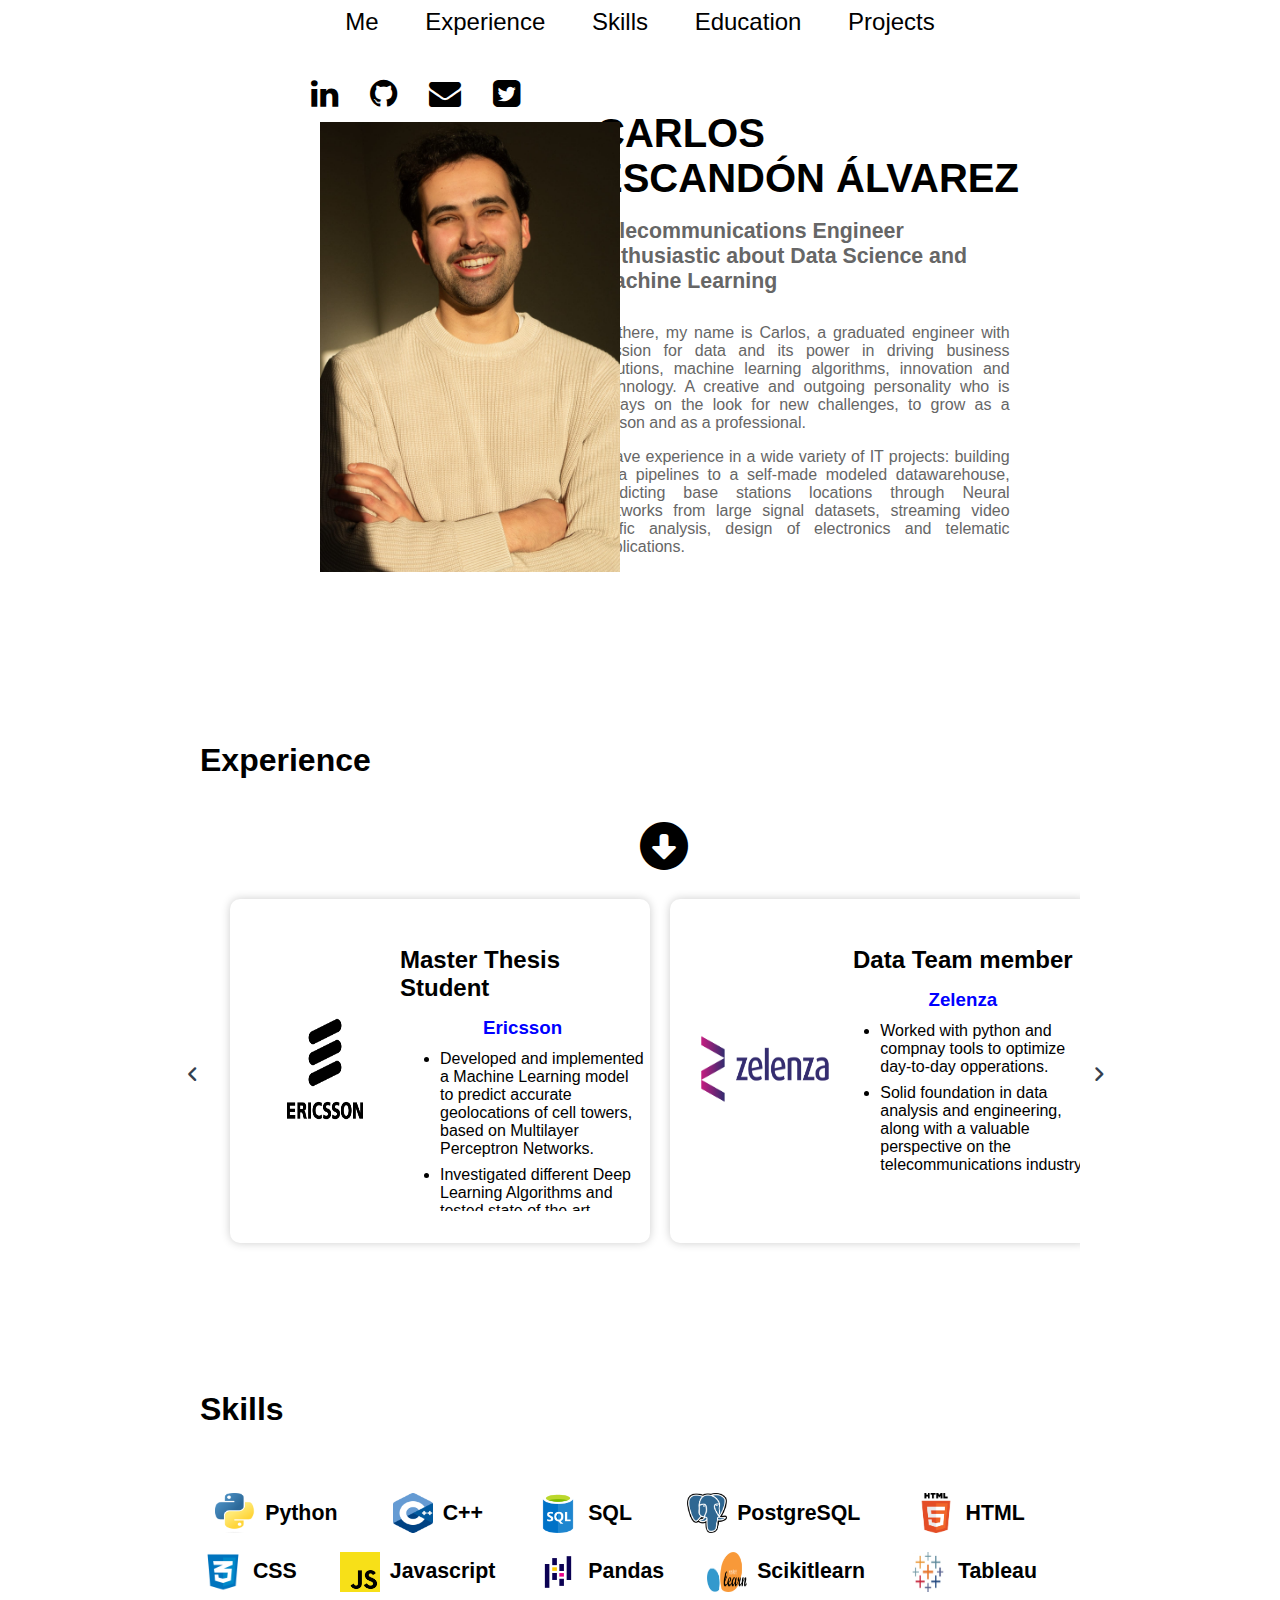
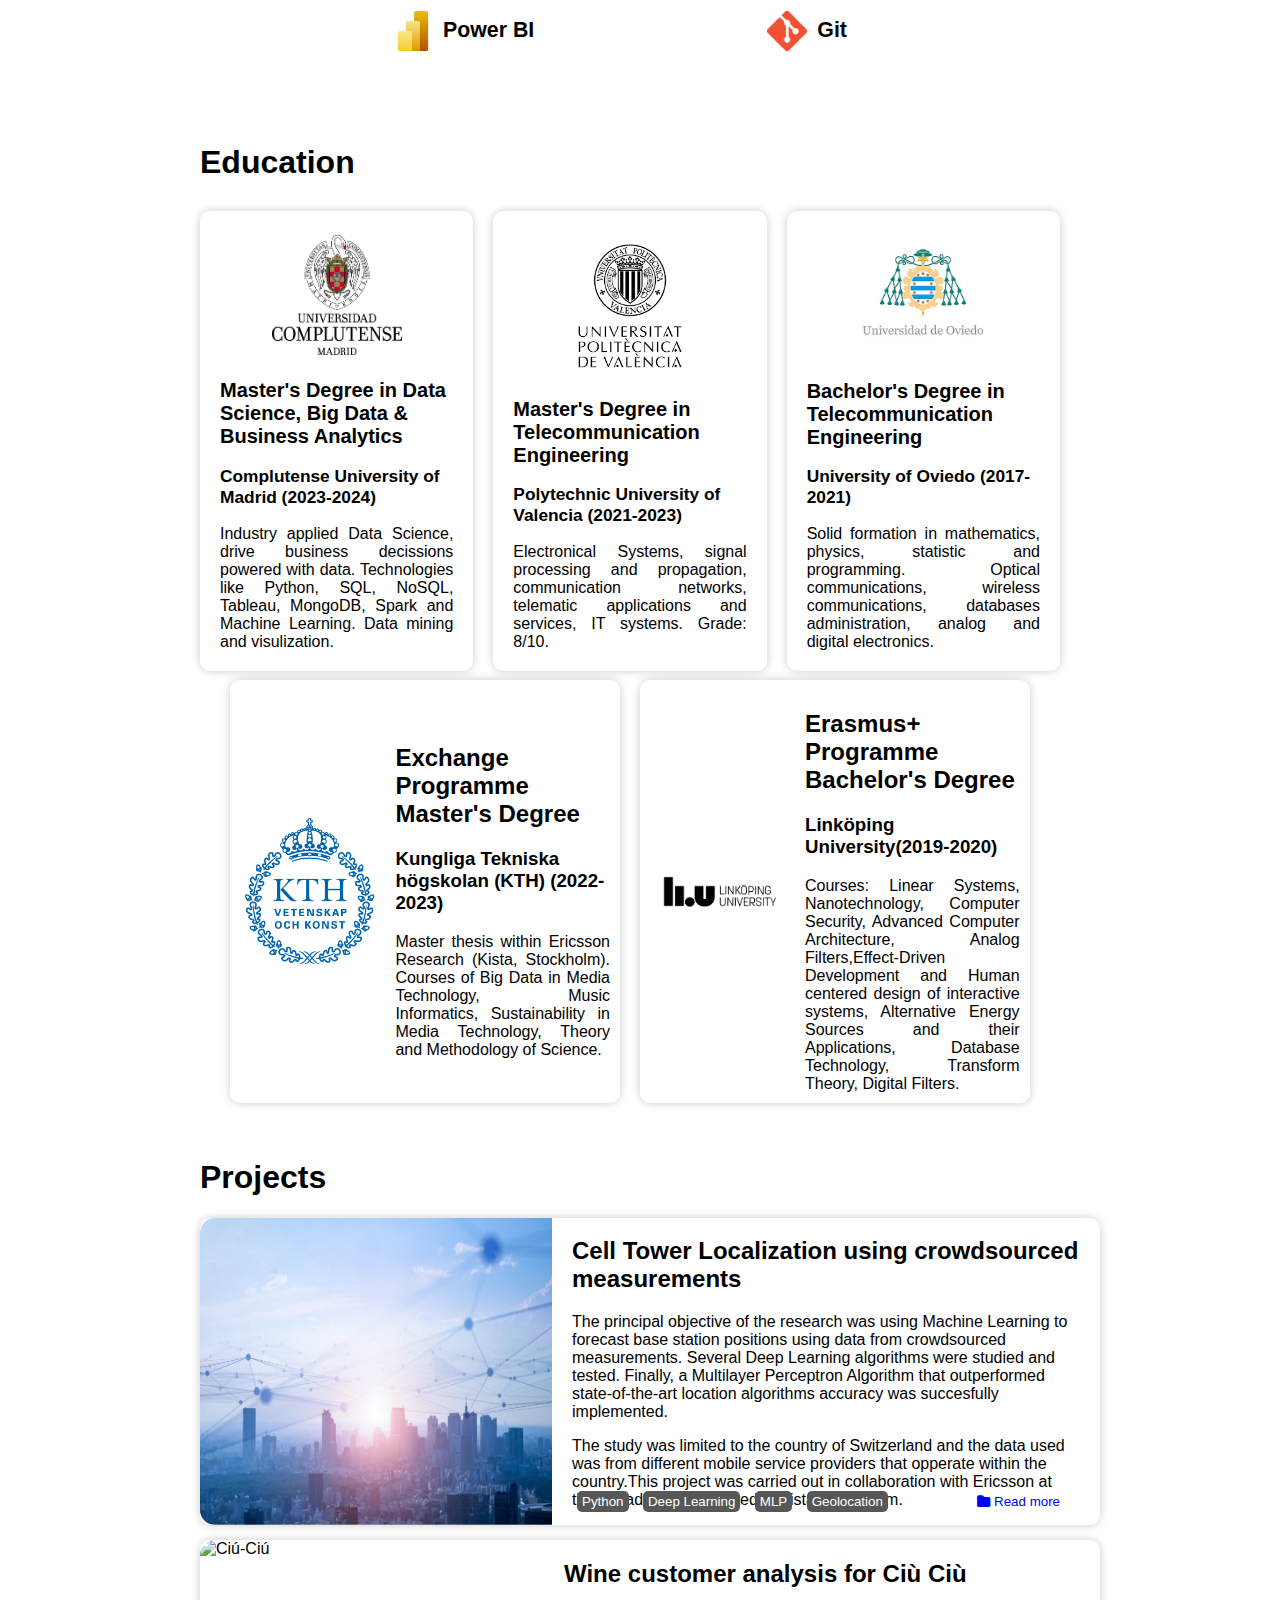
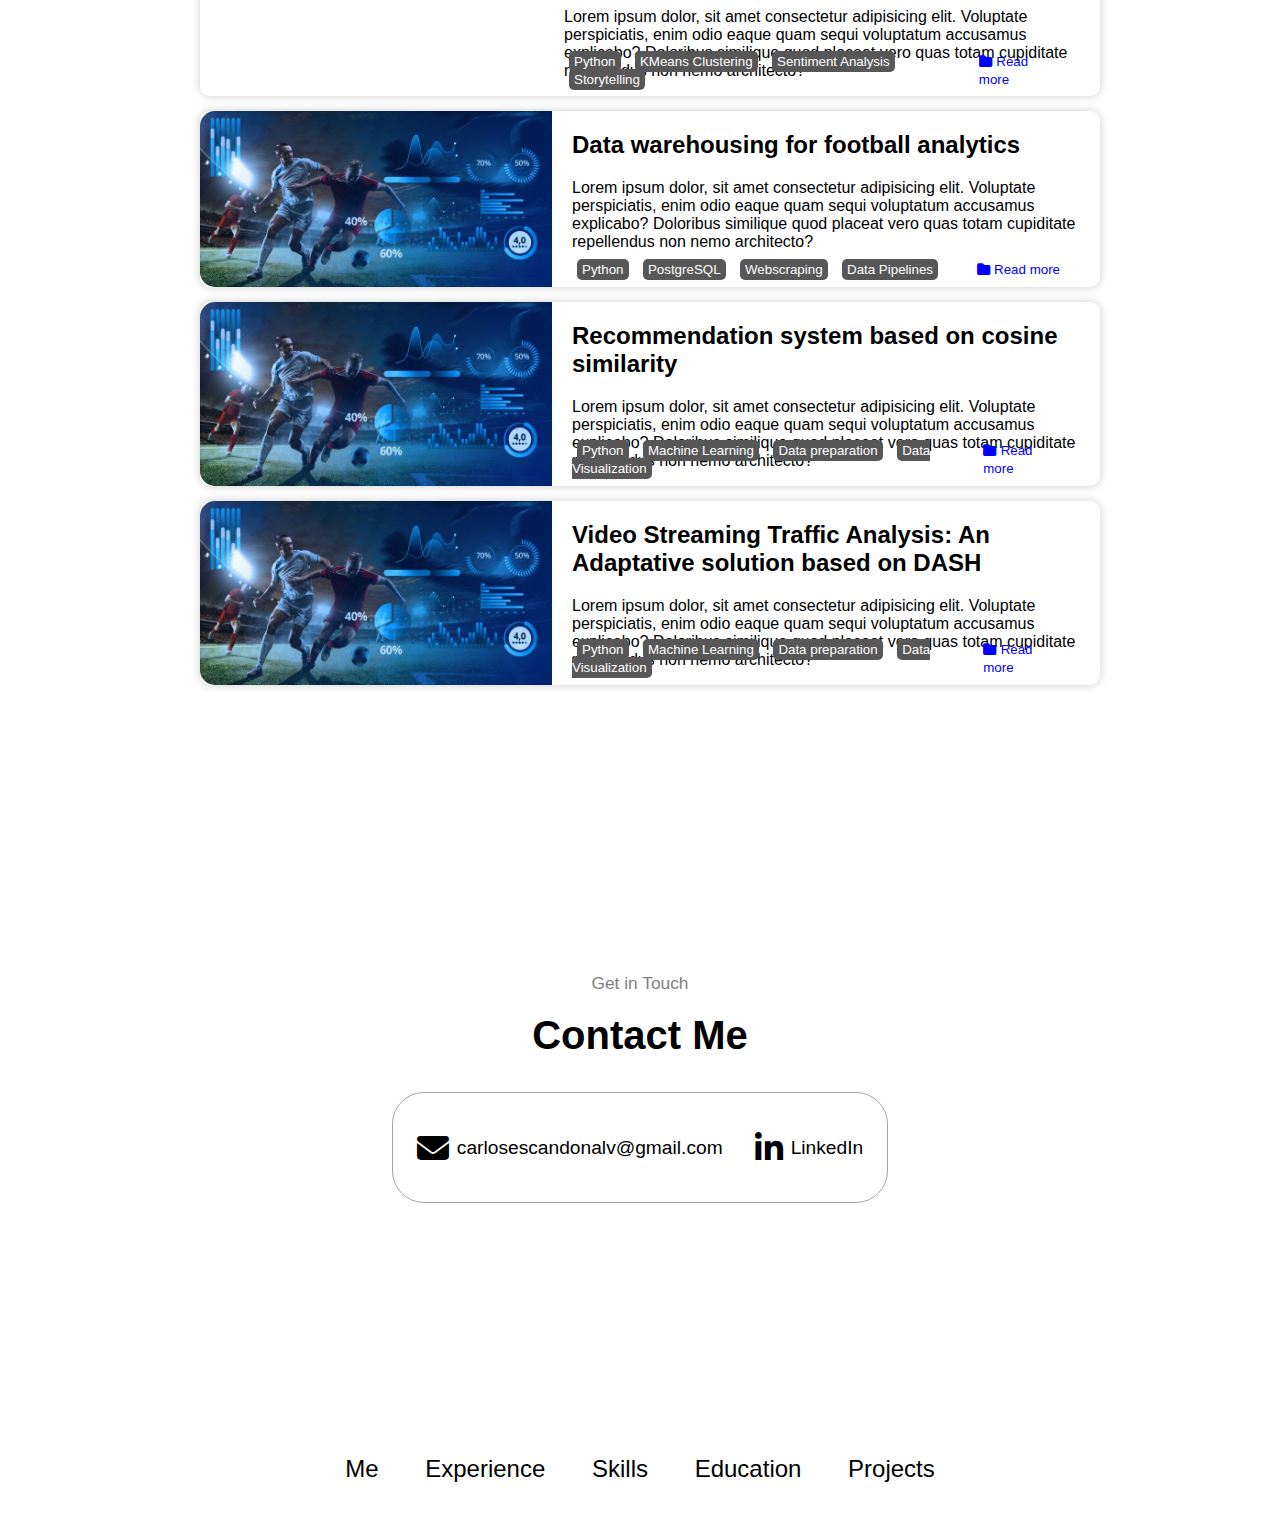
==== index.html @ fb6f3d0a "20/03/2024" ====
<!DOCTYPE html>
<html lang="en">
<head>
    <meta charset="UTF-8">
    <meta name="viewport" content="width=device-width, initial-scale=1.0">
    <title>Personal Portfolio</title>
    <link rel="stylesheet" href="style.css">
    <link rel="stylesheet" href="https://cdnjs.cloudflare.com/ajax/libs/font-awesome/6.2.0/css/all.min.css">
    <link rel="stylesheet" href="https://cdnjs.cloudflare.com/ajax/libs/font-awesome/4.7.0/css/font-awesome.min.css">

    <script src="java"></script>

</head>
<body>
 <!-- Barra de navegación -->
    <nav>
        <ul>
          <li><a href="#me">Me</a></li>
          <li><a href="#experience">Experience</a></li>
          <li><a href="#skills">Skills</a></li>
          <li><a href="#education">Education</a></li>
          <li><a href="#projects">Projects</a></li>
        </ul>
      </nav>
 <!-- Foto nombre y descripción -->
      <header>
        <div class="container" id="me">
            <div class="profile">
              <div class="profile_container">
                <div class="socials">
                  <a href="https://www.linkedin.com/in/carlosescandonalv" class="fa fa-linkedin fa-2x"></a>
                  <a href="https://github.com/carlosescandonalv?tab=repositories" class="fa fa-github fa-2x"></a>
                  <a href="mailto:carlosescandonalv@gmail.com" class="fa fa-envelope fa-2x"></a>
                  <a href="https://twitter.com/xLaFrontal" class="fa fa-square-twitter fa-2x"> </a>
                </div>
                <div class="pic_container">
                  <img src="imagenes/profile_pic.jpeg" alt="Tu Foto">
                </div>
              </div>
              <div class="description">
                <h1>CARLOS <br>ESCANDÓN ÁLVAREZ</h1>
                <h2>Telecommunications Engineer <br> enthusiastic about Data Science 
                  and Machine Learning</h2>
                <p>Hi there, my name is Carlos, a graduated engineer with passion for data and its power 
                  in driving business solutions, machine learning algorithms, innovation and technology. 
                  A creative and outgoing personality who is always on the look for new challenges, to grow 
                  as a person and as a professional.</p>


                <p>I have experience in a wide variety of IT projects: building data pipelines to a 
                  self-made modeled datawarehouse, predicting base stations locations through Neural Networks
                  from large signal datasets, streaming video traffic analysis, design of electronics and telematic applications.
                </p>
              </div>
            </div>
            <div class="next"> 
              <a href="#experience" class="text-next">
                <i class="fa-solid fa-circle-down fa-3x">
                </i>
              </a></div>
          </div>
        </header>

      <main>
        <div class="experience" id="experience"> 
          <h1>Experience</h1>
          <div class="position_container">
            <!-- left arrow -->
            <i id="left" class="fa-solid fa-angle-left"></i>
            <div class = "prof_positions">
                <div class="position">
                    <img src="imagenes/ericsson logo.png" alt="Ericsson">
                    <div class="project-details">
                      <h2>Master Thesis Student</h2>
                      <h3>Ericsson</h3>
                      <ul>
                        <li>Developed and implemented a Machine Learning model to predict accurate geolocations
                        of cell towers, based on Multilayer Perceptron Networks. </li>
                        <li>Investigated different Deep Learning Algorithms and tested state of the art geolocation algorithms.</li> 
                        <li>Performed data extraction tasks, handling and preprocessing of crowdsourced signal datasets. </li>
                      </ul>
                    </div>
                </div>
                <div class="position">
                    <img src="imagenes/zelenza_logo.png" alt="Zelenza">
                    <div class="project-details">
                      <h2>Data Team member</h2>
                      <h3>Zelenza</h3>
                      <ul>
                        <li>Worked with python and compnay tools to optimize day-to-day opperations. </li>
                        <li>Solid foundation in data analysis and engineering, along with a valuable perspective on the
                          telecommunications industry.</li> 
                      </ul>
                    </div>
                </div>
                <div class="position">
                    <img src="imagenes/privatetutor.png" alt="PrivateTutor">
                    <div class="project-details">
                      <h2>Private Tutor</h2>
                      <h3></h3>
                      <ul>
                        <li>Helped students improve academical performance</li>
                        <li>Focused on STEM subjects and languages (Spanish, English, German)</li>
                      </ul>
                    </div>
                </div>
            </div>
            <!-- right arrow -->

            <i id="right" class="fa-solid fa-angle-right"></i>
          </div>
          
           
        </div>

        <div class="skills" id="skills">
          <h1>Skills</h1>
          <div class="skills-container">
            <div class="skill">
              <img src="imagenes/skills_logo/python.png" alt="Python">
              <span class="skill-name">Python</span>
            </div>
            <div class="skill">
              <img src="imagenes/skills_logo/c++.png" alt="C++">
              <span class="skill-name">C++</span>
            </div>
            <div class="skill">
              <img src="imagenes/skills_logo/sql.png" alt="SQL">
              <span class="skill-name">SQL</span>
            </div>
            <div class="skill">
              <img src="imagenes/skills_logo/postgresql.png" alt="PostgreSQL">
              <span class="skill-name">PostgreSQL</span>
            </div>
            <div class="skill">
              <img src="imagenes/skills_logo/html.png" alt="HTML5">
              <span class="skill-name">HTML</span>
            </div>
            <div class="skill">
              <img src="imagenes/skills_logo/css.png" alt="CSS">
              <span class="skill-name">CSS</span>
            </div>
            <div class="skill">
              <img src="imagenes/skills_logo/javascript.png" alt="Javascript">
              <span class="skill-name">Javascript</span>
            </div>
            <div class="skill">
              <img src="imagenes/skills_logo/pndas.png" alt="Pandas">
              <span class="skill-name">Pandas</span>
            </div>
            <div class="skill">
              <img src="imagenes/skills_logo/scikitlearn.png" alt="Scikitlearn">
              <span class="skill-name">Scikitlearn</span>
            </div>
            <div class="skill">
              <img src="imagenes/skills_logo/tableau.jpg" alt="Tableau">
              <span class="skill-name">Tableau</span>
            </div>
            <div class="skill">
              <img src="imagenes/skills_logo/powerbi.png" alt="Powerbi">
              <span class="skill-name">Power BI</span>
            </div>
            <div class="skill">
              <img src="imagenes/skills_logo/git.png" alt="Git">
              <span class="skill-name">Git</span>
            </div>
          </div>    
        </div>
        
        <div class="education" id="education"> 
          <h1>Education</h1>
          <div class="education_container">
            <div class="degree">
              <img src="imagenes/education_logo/ucm_logo.png" alt="UCM">
              <div class="education_details">
                <h2>Master's Degree in Data Science, Big Data & Business Analytics </h2>
                <h3>Complutense University of Madrid (2023-2024)</h3>
                <p>Industry applied Data Science, drive business decissions powered with data. 
                  Technologies like Python, SQL, NoSQL, Tableau, MongoDB, Spark and Machine Learning. Data 
                  mining and visulization.
                </p>
              </div>
            </div>

            <div class="degree">
              <img src="imagenes/education_logo/upv_logo.png" alt="UPV">
              <div class="education_details">
                <h2>Master's Degree in Telecommunication Engineering</h2>
                <h3>Polytechnic University of Valencia (2021-2023)</h3>
                <p>Electronical Systems, signal processing and propagation, communication networks,
                  telematic applications and services, IT systems. Grade: 8/10.
                </p>
              </div>
              
            </div>

            <div class="degree">
              <img src="imagenes/education_logo/uniovi_logo.jpg" alt="UNIOVI" id="uniovi">
              <div class="education_details">
                <h2>Bachelor's Degree in Telecommunication Engineering</h2>
                <h3>University of Oviedo (2017-2021)</h3>
                <p>Solid formation in mathematics, physics, statistic and programming. Optical communications, 
                  wireless communications, databases administration, analog and digital electronics.

                </p>
              </div>  
            </div>
          </div>
          
          <div class="abroad_container">
            <div class="abroad_exp">
              <img src="imagenes/education_logo/kth_logo.png" alt="KTH">
              <div class="abroad_details">
                <h2>Exchange Programme Master's Degree</h2>
                <h3>Kungliga Tekniska högskolan (KTH) (2022-2023)</h3>
                <p> Master thesis within Ericsson Research (Kista, Stockholm). Courses of Big Data 
                  in Media Technology, Music Informatics, Sustainability in Media Technology, Theory 
                  and Methodology of Science. 
                </p>
              </div>  
            </div>

            <div class="abroad_exp">
              <img src="imagenes/education_logo/liu_logo.png" alt="LIU">
              <div class="abroad_details">
                <h2>Erasmus+ Programme Bachelor's Degree</h2>
                <h3>Linköping University(2019-2020)</h3>
                <p>Courses: Linear Systems, Nanotechnology, Computer Security, Advanced Computer Architecture,
                  Analog Filters,Effect-Driven Development and Human centered design of interactive systems,
                   Alternative Energy Sources and their Applications, Database Technology, Transform Theory, Digital Filters.
                </p>
                </p>
              </div>  
            </div>

          </div>
        </div>


        <div class="Projects" id="projects">
          <h1>Projects</h1>
          <div class="project_container">
            <div class="project">
              <img src="imagenes/projects/telecom_cities.jpeg" alt="MLP-city">
              <div class="proj_details">
                <div class="proj_title">
                  <h2>Cell Tower Localization using crowdsourced measurements</h2>
                  <p>The principal objective of the research was using Machine Learning to forecast base station positions
                    using data from crowdsourced measurements. Several Deep Learning algorithms were studied and tested. 
                    Finally, a Multilayer Perceptron Algorithm that outperformed state-of-the-art location algorithms 
                    accuracy was succesfully implemented. 
                  </p>
                  <p>The study was limited to the country of Switzerland and the data used was from different mobile 
                    service providers that opperate within the country.This project was carried out in collaboration with Ericsson at
                    their headquarters located in Kista, Stockholm. 
                  </p>
                </div>
                <div class = "bottom_div">
                  <div class ="tech_div">
                    <span class="tech">Python</span> 
                    <span class="tech">Deep Learning</span>
                    <span class="tech">MLP</span>
                    <span class="tech">Geolocation</span>
                  </div>
                  <div class ="read_div">
                    <i class="fa-sharp fa-solid fa-folder"></i>
                    <span class="read">Read more</span>
                  </div>
                </div>
              </div>
            </div>
          
          
            <div class="project">
              <img src="imagenes/projects/ciuciu.png" alt="Ciú-Ciú">
              <div class="proj_details">
                <div class="proj_title">
                  <h2>Wine customer analysis for Ciù Ciù</h2>
                  <p>Lorem ipsum dolor, sit amet consectetur adipisicing elit. Voluptate perspiciatis, enim odio eaque quam sequi voluptatum accusamus explicabo? Doloribus similique quod placeat vero quas totam cupiditate repellendus non nemo architecto?
                  </p>
                </div>
                <div class = "bottom_div">
                  <div class ="tech_div">
                    <span class="tech">Python</span> 
                    <span class="tech">KMeans Clustering</span>
                    <span class="tech">Sentiment Analysis</span>
                    <span class="tech">Storytelling</span>
                  </div>
                  <div class ="read_div">
                    <i class="fa-sharp fa-solid fa-folder"></i>
                    <span class="read">Read more</span>
                  </div>
                </div>
              </div>
            </div>

            <div class="project">
              <img src="imagenes/projects/football.jpg" alt="Football">
              <div class="proj_details">
                <div class="proj_title">
                  <h2 class="proj_title">Data warehousing for football analytics</h2>
                  <p>Lorem ipsum dolor, sit amet consectetur adipisicing elit. Voluptate perspiciatis, enim odio eaque quam sequi voluptatum accusamus explicabo? Doloribus similique quod placeat vero quas totam cupiditate repellendus non nemo architecto?
                  </p>
                </div>
                <div class = "bottom_div">
                  <div class ="tech_div">
                    <span class="tech">Python</span> 
                    <span class="tech">PostgreSQL</span>
                    <span class="tech">Webscraping</span>
                    <span class="tech">Data Pipelines</span>
                  </div>
                  <div class ="read_div">
                    <i class="fa-sharp fa-solid fa-folder"></i>
                    <span class="read">Read more</span>
                  </div>
                </div>
              </div>
            </div>  

            <div class="project">
              <img src="imagenes/projects/football.jpg" alt="Recommender">
              <div class="proj_details">
                <div class="proj_title">
                  <h2 class="proj_title">Recommendation system based on cosine similarity</h2>
                  <p>Lorem ipsum dolor, sit amet consectetur adipisicing elit. Voluptate perspiciatis, enim odio eaque quam sequi voluptatum accusamus explicabo? Doloribus similique quod placeat vero quas totam cupiditate repellendus non nemo architecto?
                  </p>
                </div>
                <div class = "bottom_div">
                  <div class ="tech_div">
                    <span class="tech">Python</span> 
                    <span class="tech">Machine Learning</span>
                    <span class="tech">Data preparation</span>
                    <span class="tech">Data Visualization</span>
                  </div>
                  <div class ="read_div">
                    <i class="fa-sharp fa-solid fa-folder"></i>
                    <span class="read">Read more</span>
                  </div>
                </div>
              </div> 
            </div>

            <div class="project">
              <img src="imagenes/projects/football.jpg" alt="Recommender">
              <div class="proj_details">
                <div class="proj_title">
                  <h2 class="proj_title">Video Streaming Traffic Analysis: An Adaptative solution based on DASH</h2>
                  <p>Lorem ipsum dolor, sit amet consectetur adipisicing elit. Voluptate perspiciatis, enim odio eaque quam sequi voluptatum accusamus explicabo? Doloribus similique quod placeat vero quas totam cupiditate repellendus non nemo architecto?
                  </p>
                </div>
                <div class = "bottom_div">
                  <div class ="tech_div">
                    <span class="tech">Python</span> 
                    <span class="tech">Machine Learning</span>
                    <span class="tech">Data preparation</span>
                    <span class="tech">Data Visualization</span>
                  </div>
                  <div class ="read_div">
                    <i class="fa-sharp fa-solid fa-folder"></i>
                    <span class="read">Read more</span>
                  </div>
                </div>
              </div> 
            </div>    
            
            </div>
        </div>
        

        <div id="contact" class="Contact">
          <p class="section_text_p1">Get in Touch</p>
          <h1 class="contact_title">Contact Me</h1>
          <div class="contact-info-upper-container">
            <div class="contact_info_container">
              <i class="fa-solid fa-envelope fa-2x"></i>
              <p><a href="mailto:carlosescandonalv@gmail.com">carlosescandonalv@gmail.com</a></p>
            </div>

            <div class="contact_info_container">
              <i class="fa-brands fa-linkedin-in fa-2x"></i>
              <p><a href="https://www.linkedin.com/in/carlosescandonalv">LinkedIn</a></p>
            </div>

          </div>
        </div>




      </main>
      <footer>
        <nav>
          <div class="nav-links-container">
            <ul>
              <li><a href="#me">Me</a></li>
              <li><a href="#experience">Experience</a></li>
              <li><a href="#skills">Skills</a></li>
              <li><a href="#education">Education</a></li>
              <li><a href="#projects">Projects</a></li>
            </ul>
          </div>
        </nav>   
      </nav>
      </footer>
</body>
</html>
---- style.css ----
@import url('https://fonts.googleapis.com/css2?family=Big+Shoulders+Stencil+Display&family=Molengo&family=Questrial&family=Yanone+Kaffeesatz:wght@400;600&display=swap');

html{
  scroll-behavior: smooth;
}
body {
  font-family: 'Helvetica';
  margin-right:200px;
  margin-left:200px;
}

nav {
  background-color: white;
 
}

nav ul {
  list-style-type: none;
  font-size: 1.5rem;
  gap: 2.4rem;
  margin: 0;
  padding: 0;
  text-align:center;
}


nav ul li {
  display: inline;
}

nav ul li a {
  color:black;
  display: inline-block;
  padding: 0px 20px;
  text-decoration: none;
  transition: all 0.2s ease-out;
  scroll-behavior:smooth;
}
 

nav ul li a:hover {
  color: blue;
  font-weight: bold;
  text-decoration: underline;
  text-underline-offset: 1rem;
  text-decoration-color: (181,181,181);
}

header {
  background-color: white;
  padding-bottom: 5%;
}

.container {
  width: 100%;
  margin: 0 ;
  padding-bottom: 100px;
}

.profile {
  width: 100%;
  display: flex;
  align-items: center;
}

.profile_container{
  width:50%;
  display:flex;
  float: left;
  flex-direction: column;
  margin-top: 4%;
}
.socials {
  position:relative;
  display:flex;
  float:top;
  justify-content: center;
  gap: 1rem;
  padding-bottom: 5px;
  margin-right: 8px;
}


.fa {
  border-radius: 50%;
  text-decoration: none;
  font-weight: 400;
  font-size: 40px;
  padding:7px;
  color:black
}
.fa.fa-linkedin{
  color: black;
}
.fa.fa-github{
  color: black;
}
.fa.fa-envelope{
  color: black;
}
.fa.fa-square-twitter{
  color: black;
}

.fa:hover{
  color: blue;
}


.socials a {
  margin-right: 2px; 
}

.pic_container {
  float:left;
  margin-left: 120px; /* Adjust margin for image positioning */
  margin-right: 100px;
  position:relative;

}

.pic_container img {
  height: 450px;
  width:auto;
  object-fit: cover; 
}

.description {
  float: left;
  top:  8vi;
  margin-top: 5%;
  width: 50%;
}

.description h1 {
  width:100%;
  margin-left: -10%;
  text-align: left;
  margin-bottom: 10px;
  font-size: 30pt;
  font-weight: bold;
}

.description h2{
  font-size: 16pt;
  width:100%;
  margin-left: -10%;
  padding-bottom: 1vi;
  font-weight: bold;
  color: #666;
  text-align: left;
}
.description p {
  width:94%;
  margin-left: -10%;
  text-align: justify;
  color: #666;
}

.next{
  position:absolute;
  bottom: 30px;
  left:50%;

}
.text-next{
  text-align: center !important;
}

.next a {
  cursor:pointer; 
  scroll-behavior: smooth;
  transition: color 4s ease-in-out;
  color: #38B;
}



.fa-circle-down{
  display: block;
  margin-top: 18%;
  border-radius: 50%;
  color:black;
 
}


/* Experience Section */
.experience div{
  position:relative;
  margin-top: 1%;
  padding-bottom: 3%;
  display:flex;
 
}

.position_container div{
  position: relative;
  display:flex;
  overflow-x: hidden;
  overflow-y: auto;
  align-items: center;
}

.prof_positions {
  padding-top: 1% ;
  padding-left: 30px;
  padding-right:20px;
  display: flex;
  position: relative;
  justify-content: left;
  scroll-snap-type: x mandatory;
  scroll-behavior: smooth;
  
}

.position {
  width:calc(100%/2.1);
  height:60%;
  flex: 0 0 auto;
  margin-right: 20px;
  background-color:white; /* Shaded background color */
  border-radius: 10px; /* Rounded borders */
  padding: 20px; /* Adds some spacing inside the rectangle */
  padding-right: 5px;
  box-shadow: 0px 0px 10px rgba(0, 0, 0, 0.2); /* Adds a shadow effect */
  
}

.position li{
  margin-bottom: 8px;

}

.position img {
  width: 150px; 
  height:150px;
  top: 5%;
  display:flex;
  align-items: center;
  border-radius: 50%; 
}

.position:hover {
  background-color:#9DC9FB;
  z-index: 2;
}



.project-details {
  display: flex;
  flex-direction: column; /* Allows the details to take up remaining space */
  height:90%;
  width:100%;
}

.project-details h2 {
  margin-top: 1rem; /* Removes default margin */
}

.project-details h3 {
  margin-top: -5px; 
  margin-bottom: -5px;
  color:blue;
}

.project-details p{
  text-align: justify;
  margin: 0;
}


.position_container i{
  top: 50%;
  height: 64px;
  width: 64px;
  color: #343F4F;
  cursor: pointer;
  font-size: 1.15rem;
  position: absolute;
  text-align: center;
  line-height: 44px;
  
  border-radius: 50%;
  transform: translateY(-50%);
  transition: transform 0.1s linear;
}

.position_container i:hover{
  color:black;
  font-weight: bold;
}
.position_container i:active{
  transform: translateY(-50%) scale(1);
}
.position_container i:first-child{
  left: -40px;
 
}
.position_container i:last-child{
  right: -50px;
}

/*Skills Section */
.skills div{
  margin-top: 1%;
 
}

.skills-container {
  padding-top: 4%;
  display: flex;
  flex-wrap: wrap;
  justify-content: space-evenly;
  padding-bottom: 7%;

}

.skill {
  display: flex;
  margin-right: 40px; /* Adjust as needed */
  margin-bottom: 10px; /* Adjust as needed */
  align-items: center;
}

.skill img {
  width: 40px; /* Adjust image size as needed */
  height: 40px; /* Adjust image size as needed */
  margin-right: 10px; /* Adjust as needed */
}

.skill-name {
  font-size: 16pt; /* Adjust font size as needed */
  font-weight: bold;
}


/*Education Section*/
.education{
  position:relative;
  margin-top: 1%;
  padding-bottom: 4%;
}

.education_container {
  display: flex;
  flex-direction: row;
  padding-top: 1%;
  padding-bottom: 1%;
}

.degree {
  width: 33%;
  margin-right: 20px;
  background-color:white;
  align-items: center; 
  border-radius: 10px; 
  padding: 20px; 
  box-shadow: 0px 0px 10px rgba(0, 0, 0, 0.2);  
  display:flex;
  flex-direction: column;
}

.degree img {
  display: block;
  width:130px;
  height: auto;
  top: 5%;
  margin:auto;
}

.education_details{
  margin-top: auto;
  overflow-wrap: break-word;
}

.education_details h2{
  font-size: 15pt;
 
}

.education_details h3{
  font-size: 13pt;
}

.education_details p{
  text-align: justify;
  margin:0;
}

.abroad_container {
  display:flex;
  justify-content: center;
}

.abroad_exp{
  width:42%;
  background-color:white;
  align-items: center; 
  border-radius: 10px; 
  padding: 10px; 
  box-shadow: 0px 0px 10px rgba(0, 0, 0, 0.2);  
  display:flex;
  flex-direction: row;
  margin-right: 20px;
}

.abroad_exp img {
  display: flex;
  align-items: center;
  width:130px;
  height: auto;
  top: 2%;
  margin-right: 20px;
  margin-left: 5px;
}

.abroad_details{
  justify-content: baseline;
}

.abroad_details p{
  text-align: justify;
  margin: 0;
}





/*Projects Section*/

.project_container{
  width:100%;
  display:flex;
  flex-direction: column;
  padding-bottom: 4%;
}

.project{
  width:100%;
  border-radius: 10px; 
  box-shadow: 0px 0px 10px rgba(0, 0, 0, 0.2);  
  display:flex;
  padding-right: 20px;
  margin-bottom: 15px;
 
}

.proj_details{
  width:60%;
  position:relative;
  display:flex;
  flex-direction: column;
}

.project img{
  width:40%;
  padding-right: 20px; 
  border-radius:15px;
}

.bottom_div{
  width:100%;
  position: absolute;
  bottom: 5%;
  display:flex;
  justify-content: space-between;
}

.read_div .tech_div{
  padding-top:1%;
}

.read_div{
 
 align-items: right;
 margin-right: 20px;
}

.read_div span, i{
 color: blue;
 align-items: right;
 font-size: 10pt;
}

.tech{
  justify-content: center;
  color:white;
  background-color: rgb(88, 87, 87);
  border-radius: 5px;
  margin: 5px;
  padding:5px;
  padding-top:3px;
  padding-bottom:3px;
  font-size: 10pt;
  margin-bottom: auto;
}


.Contact{
  display:flex;
  height:80vh;
  align-items: center;
  justify-content: center;
  flex-direction: column;
}

.section_text_p1{
  font-size: 13pt;
  color:grey;
}

.contact_title{
  margin-top:0.1rem;
  font-size: 30pt;
  font-weight: bold;
}

.contact-info-upper-container{
  display: flex;
  justify-content: center;
  border-radius:2rem;
  border: rgb(53,53,53) 0.1rem solid;
  border-color: rgb(163,163,163);
  background: (250,250,250);
  margin: 2rem auto;
  margin-top: 0.5rem;
  padding: 0.5rem;
}

.contact_info_container{
  display: flex;
  align-items: center;
  justify-content: center;
  gap:0.5rem;
  margin: 1rem;
}

.contact_info_container p{
  font-size: larger;
}

.contact_info_container a{
  text-decoration: none;
  color:black
}

.contact_info_container i{
  cursor: default;
  height:2rem;
  color:black;
}

footer {
  padding-bottom: 5%;
}
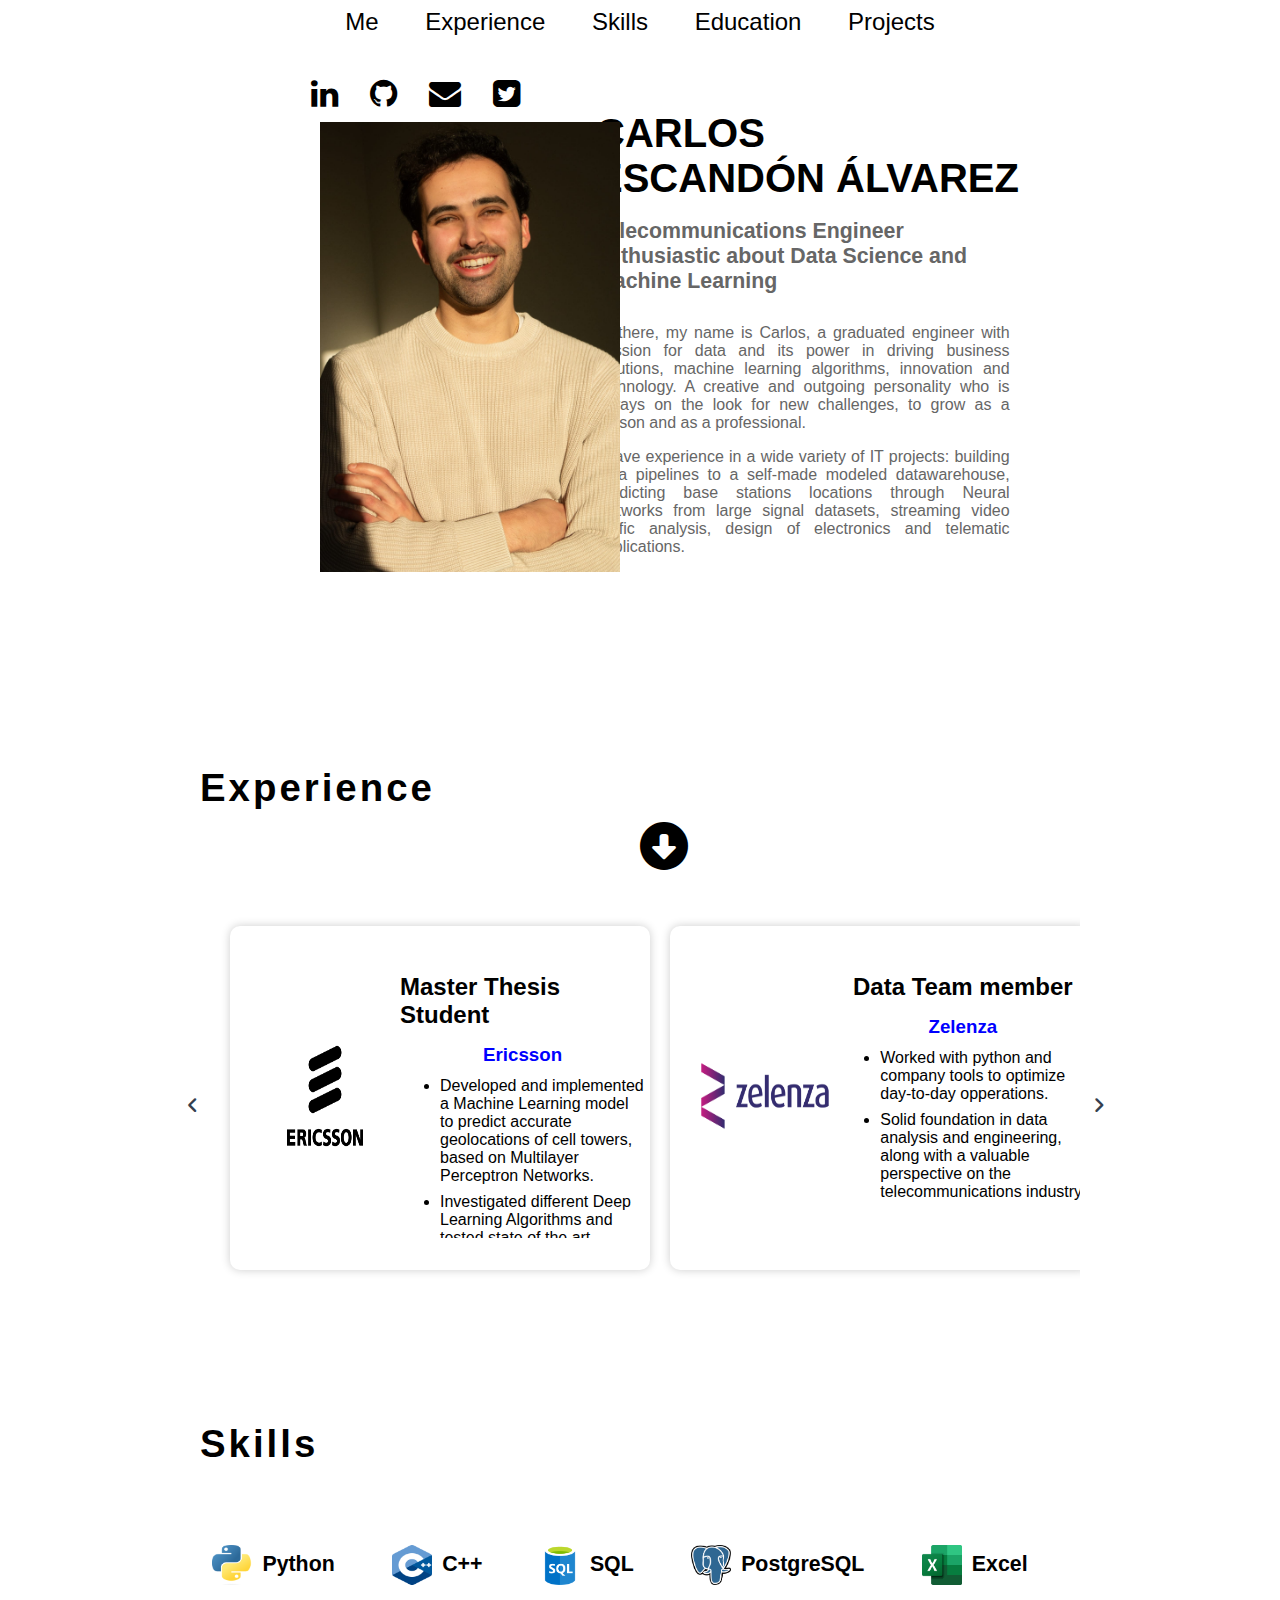
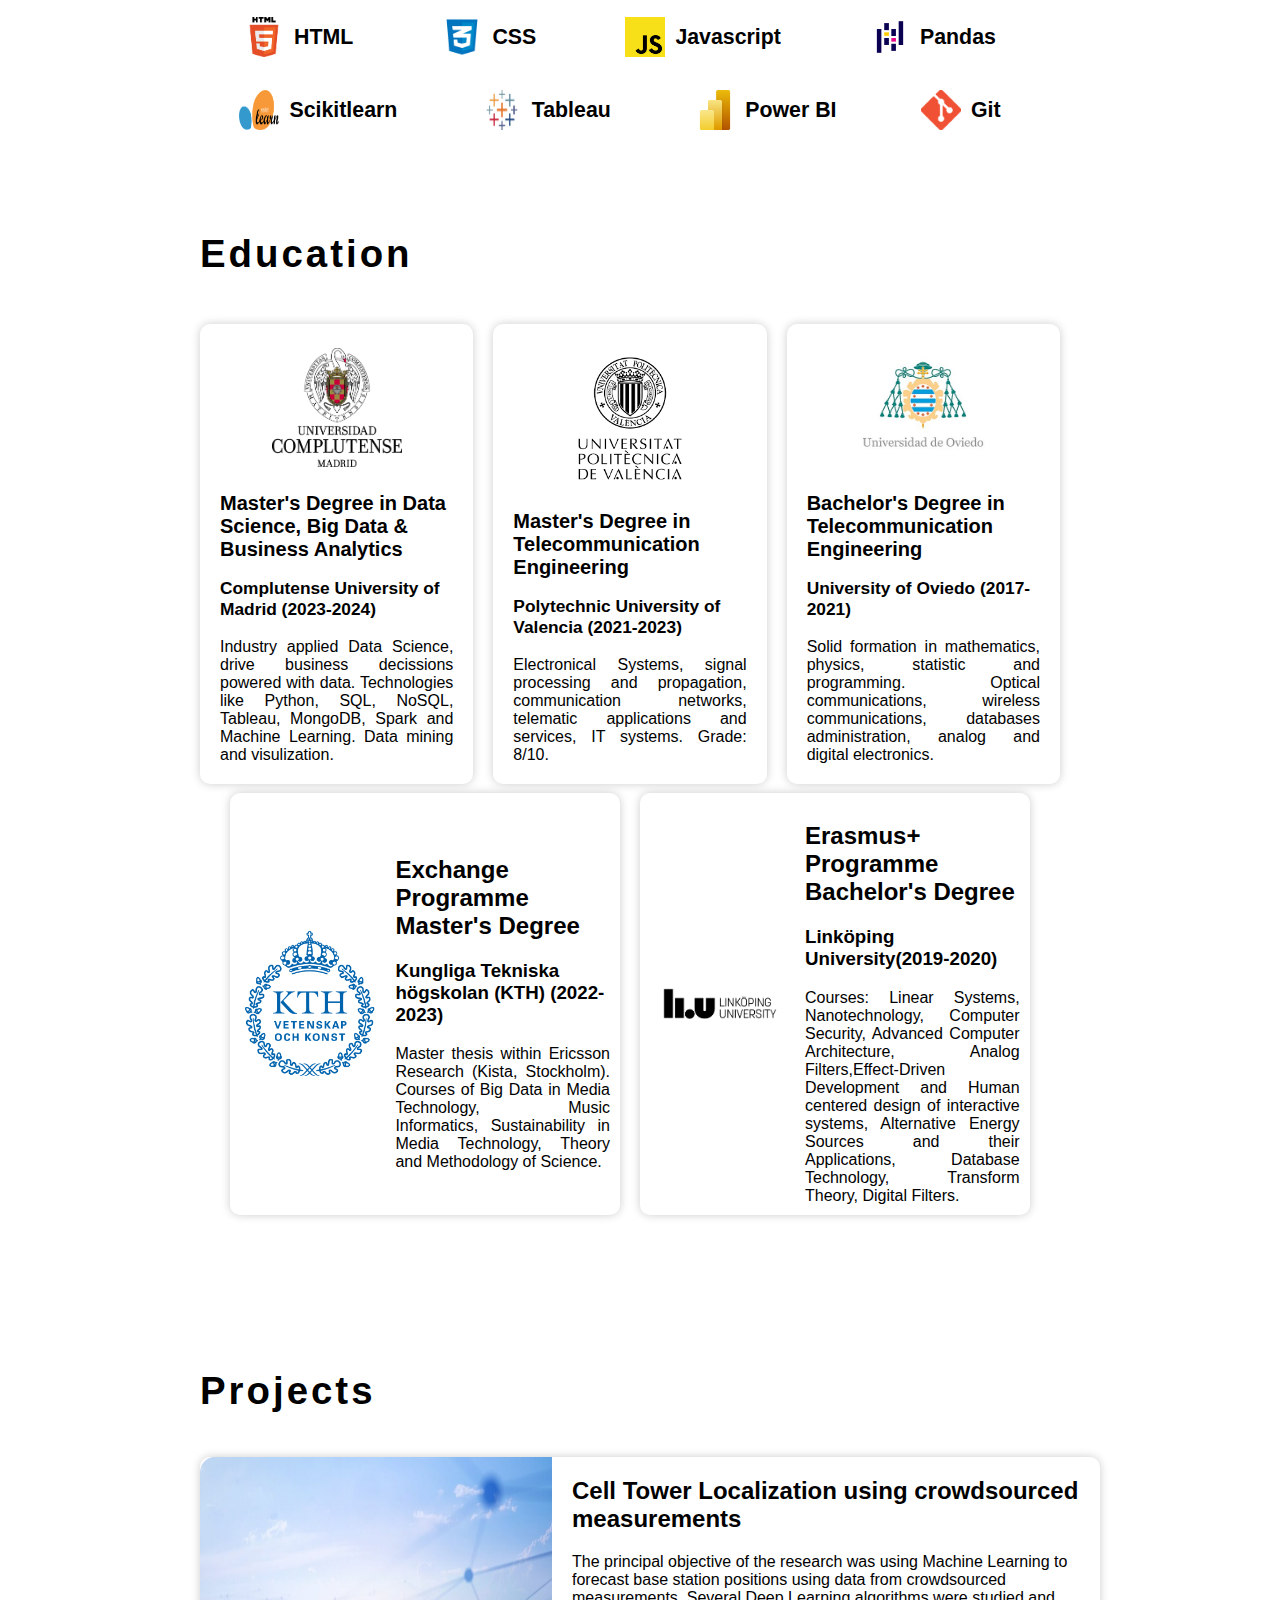
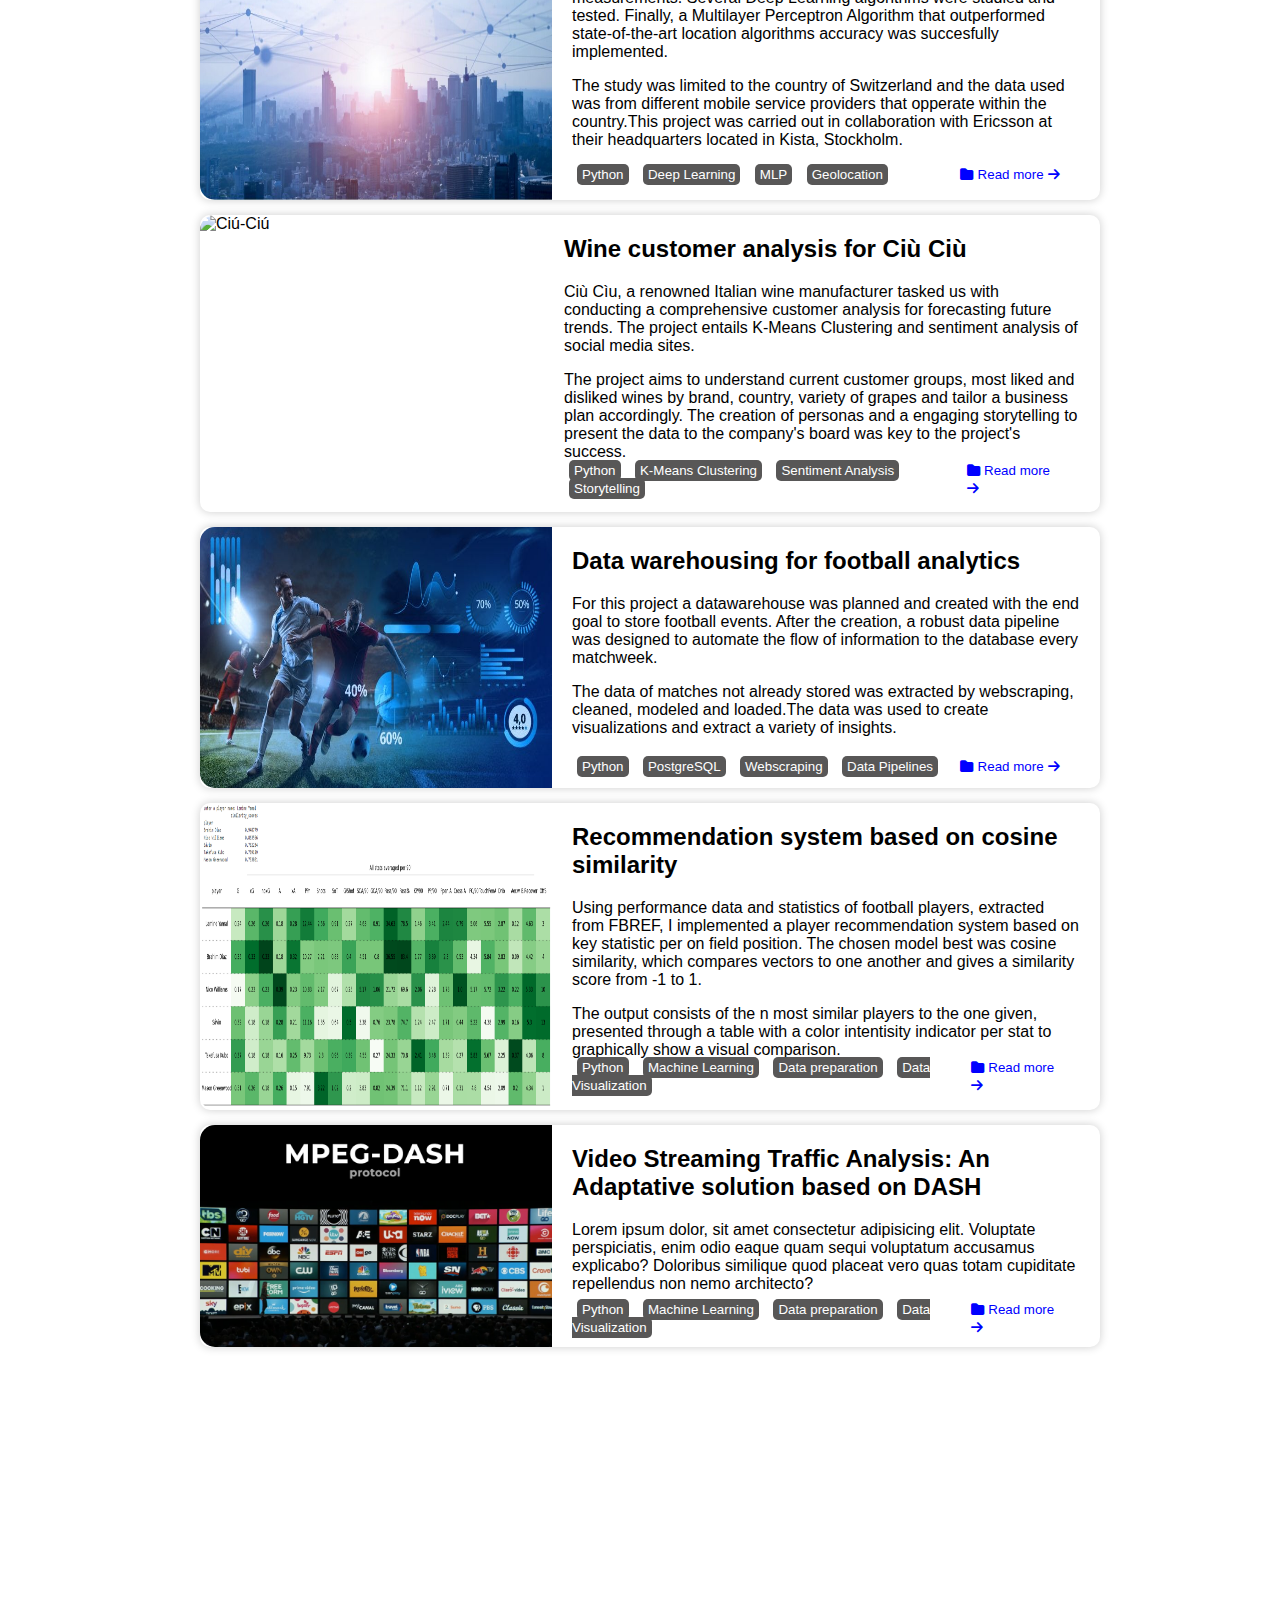
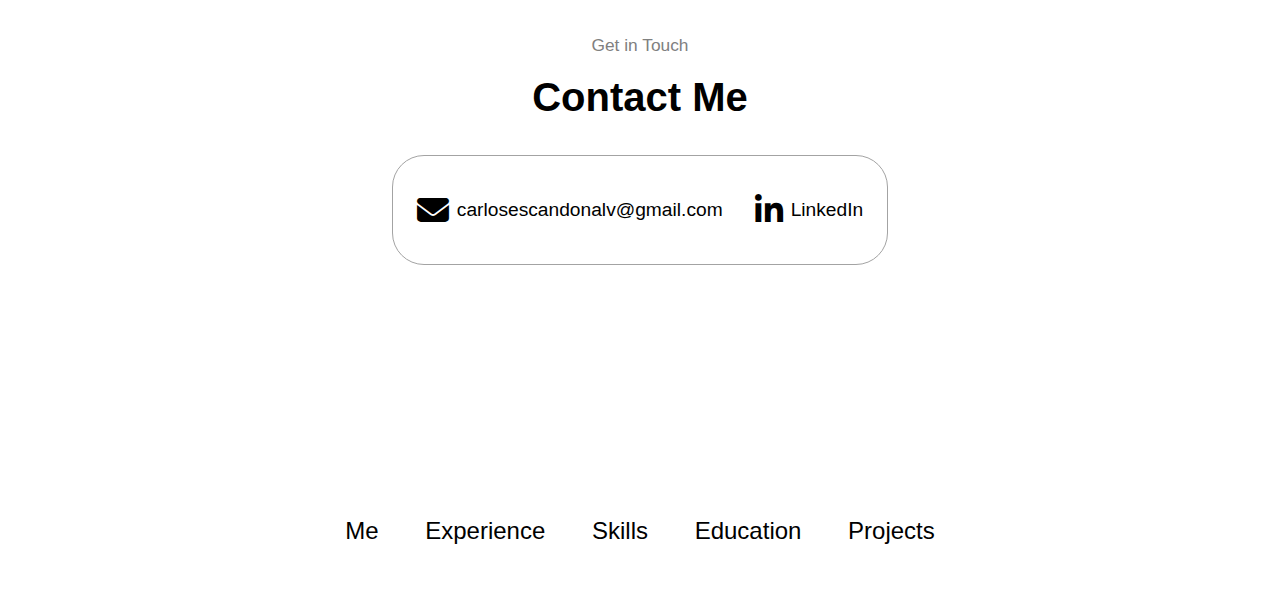
==== commit 17cd889f: "20/03/2024" ====
--- a/index.html
+++ b/index.html
@@ -87,7 +87,7 @@
                       <h2>Data Team member</h2>
                       <h3>Zelenza</h3>
                       <ul>
-                        <li>Worked with python and compnay tools to optimize day-to-day opperations. </li>
+                        <li>Worked with python and company tools to optimize day-to-day opperations. </li>
                         <li>Solid foundation in data analysis and engineering, along with a valuable perspective on the
                           telecommunications industry.</li> 
                       </ul>
@@ -131,6 +131,10 @@
             <div class="skill">
               <img src="imagenes/skills_logo/postgresql.png" alt="PostgreSQL">
               <span class="skill-name">PostgreSQL</span>
+            </div>
+            <div class="skill">
+              <img src="imagenes/skills_logo/excel.png" alt="Excel">
+              <span class="skill-name">Excel</span>
             </div>
             <div class="skill">
               <img src="imagenes/skills_logo/html.png" alt="HTML5">
@@ -265,6 +269,7 @@
                   <div class ="read_div">
                     <i class="fa-sharp fa-solid fa-folder"></i>
                     <span class="read">Read more</span>
+                    <i class="fa-solid fa-arrow-right"></i>
                   </div>
                 </div>
               </div>
@@ -276,19 +281,26 @@
               <div class="proj_details">
                 <div class="proj_title">
                   <h2>Wine customer analysis for Ciù Ciù</h2>
-                  <p>Lorem ipsum dolor, sit amet consectetur adipisicing elit. Voluptate perspiciatis, enim odio eaque quam sequi voluptatum accusamus explicabo? Doloribus similique quod placeat vero quas totam cupiditate repellendus non nemo architecto?
+                  <p>Ciù Cìu, a renowned Italian wine manufacturer tasked us with conducting
+                    a comprehensive customer analysis for forecasting future trends. The project
+                    entails K-Means Clustering and sentiment analysis of social media sites.</p>
+                  <p>The project aims to understand current customer groups, most liked and disliked
+                    wines by brand, country, variety of grapes and tailor a business plan accordingly.
+                    The creation of personas and a engaging storytelling to present the data to the company's 
+                    board was key to the project's success.
                   </p>
                 </div>
                 <div class = "bottom_div">
                   <div class ="tech_div">
                     <span class="tech">Python</span> 
-                    <span class="tech">KMeans Clustering</span>
+                    <span class="tech">K-Means Clustering</span>
                     <span class="tech">Sentiment Analysis</span>
                     <span class="tech">Storytelling</span>
                   </div>
                   <div class ="read_div">
                     <i class="fa-sharp fa-solid fa-folder"></i>
                     <span class="read">Read more</span>
+                    <i class="fa-solid fa-arrow-right"></i>
                   </div>
                 </div>
               </div>
@@ -299,7 +311,11 @@
               <div class="proj_details">
                 <div class="proj_title">
                   <h2 class="proj_title">Data warehousing for football analytics</h2>
-                  <p>Lorem ipsum dolor, sit amet consectetur adipisicing elit. Voluptate perspiciatis, enim odio eaque quam sequi voluptatum accusamus explicabo? Doloribus similique quod placeat vero quas totam cupiditate repellendus non nemo architecto?
+                  <p>For this project a datawarehouse was planned and created with the end goal to store football events. 
+                    After the creation, a robust data pipeline was designed to automate the flow of information to the 
+                    database every matchweek.</p>
+                  <p>The data of matches not already stored was extracted by webscraping, cleaned, modeled 
+                    and loaded.The data was used to create visualizations and extract a variety of insights.
                   </p>
                 </div>
                 <div class = "bottom_div">
@@ -312,17 +328,23 @@
                   <div class ="read_div">
                     <i class="fa-sharp fa-solid fa-folder"></i>
                     <span class="read">Read more</span>
+                    <i class="fa-solid fa-arrow-right"></i>
                   </div>
                 </div>
               </div>
             </div>  
 
             <div class="project">
-              <img src="imagenes/projects/football.jpg" alt="Recommender">
+              <img src="imagenes/projects/player_comp.png" alt="Recommender">
               <div class="proj_details">
                 <div class="proj_title">
                   <h2 class="proj_title">Recommendation system based on cosine similarity</h2>
-                  <p>Lorem ipsum dolor, sit amet consectetur adipisicing elit. Voluptate perspiciatis, enim odio eaque quam sequi voluptatum accusamus explicabo? Doloribus similique quod placeat vero quas totam cupiditate repellendus non nemo architecto?
+                  <p>Using performance data and statistics of football players, extracted from FBREF,
+                    I implemented a player recommendation system based on key statistic per on field position. 
+                    The chosen model best was cosine similarity, which compares vectors to one another and gives
+                    a similarity score from -1 to 1. </p>
+                  <p>The output consists of the n most similar players to the one given, presented through a table 
+                    with a color intentisity indicator per stat to graphically show a visual comparison.
                   </p>
                 </div>
                 <div class = "bottom_div">
@@ -335,13 +357,14 @@
                   <div class ="read_div">
                     <i class="fa-sharp fa-solid fa-folder"></i>
                     <span class="read">Read more</span>
+                    <i class="fa-solid fa-arrow-right"></i>
                   </div>
                 </div>
               </div> 
             </div>
 
             <div class="project">
-              <img src="imagenes/projects/football.jpg" alt="Recommender">
+              <img src="imagenes/projects/dash.png" alt="DASH">
               <div class="proj_details">
                 <div class="proj_title">
                   <h2 class="proj_title">Video Streaming Traffic Analysis: An Adaptative solution based on DASH</h2>
@@ -358,6 +381,7 @@
                   <div class ="read_div">
                     <i class="fa-sharp fa-solid fa-folder"></i>
                     <span class="read">Read more</span>
+                    <i class="fa-solid fa-arrow-right"></i>
                   </div>
                 </div>
               </div> 
--- a/style.css
+++ b/style.css
@@ -8,6 +8,8 @@
   margin-right:200px;
   margin-left:200px;
 }
+
+
 
 nav {
   background-color: white;
@@ -48,7 +50,7 @@
 
 header {
   background-color: white;
-  padding-bottom: 5%;
+  padding-bottom: 5vi;
 }
 
 .container {
@@ -194,16 +196,23 @@
  
 }
 
+.experience h1 {
+  font-size: 2.4rem;
+  font-weight: bold;
+  letter-spacing: 3px;
+}
+
 .position_container div{
   position: relative;
   display:flex;
   overflow-x: hidden;
   overflow-y: auto;
   align-items: center;
+  
 }
 
 .prof_positions {
-  padding-top: 1% ;
+  padding-top: 0vi;
   padding-left: 30px;
   padding-right:20px;
   display: flex;
@@ -211,7 +220,7 @@
   justify-content: left;
   scroll-snap-type: x mandatory;
   scroll-behavior: smooth;
-  
+  padding-bottom: 5vi;
 }
 
 .position {
@@ -304,8 +313,13 @@
 
 /*Skills Section */
 .skills div{
-  margin-top: 1%;
- 
+  margin-top: 1vi;
+}
+
+.skills h1 {
+  font-size: 2.4rem;
+  font-weight: bold;
+  letter-spacing: 3px;
 }
 
 .skills-container {
@@ -322,8 +336,13 @@
   margin-right: 40px; /* Adjust as needed */
   margin-bottom: 10px; /* Adjust as needed */
   align-items: center;
-}
-
+  padding: 5px;
+}
+
+.skill:hover{
+  box-shadow: 0px 0px 10px 10px #9DC9FB;
+  border-radius: 10px;
+}
 .skill img {
   width: 40px; /* Adjust image size as needed */
   height: 40px; /* Adjust image size as needed */
@@ -339,8 +358,15 @@
 /*Education Section*/
 .education{
   position:relative;
-  margin-top: 1%;
-  padding-bottom: 4%;
+  margin-top: 2vi;
+  padding-bottom: 10vi;
+}
+
+.education h1 {
+  font-size: 2.4rem;
+  font-weight: bold;
+  letter-spacing: 3px;
+  margin-bottom: 3vi;
 }
 
 .education_container {
@@ -362,6 +388,10 @@
   flex-direction: column;
 }
 
+.degree:hover{
+  background-color: #E5F0EE
+}
+
 .degree img {
   display: block;
   width:130px;
@@ -406,6 +436,10 @@
   margin-right: 20px;
 }
 
+.abroad_exp:hover{
+  background-color: #E5F0EE
+}
+
 .abroad_exp img {
   display: flex;
   align-items: center;
@@ -432,10 +466,18 @@
 /*Projects Section*/
 
 .project_container{
+  margin-top: 5%;
   width:100%;
   display:flex;
   flex-direction: column;
   padding-bottom: 4%;
+}
+
+.Projects h1 {
+  font-size: 2.4rem;
+  font-weight: bold;
+  letter-spacing: 3px;
+  margin-bottom: 2vi;
 }
 
 .project{
@@ -445,7 +487,7 @@
   display:flex;
   padding-right: 20px;
   margin-bottom: 15px;
- 
+  min-height: 10vi;
 }
 
 .proj_details{
@@ -455,6 +497,9 @@
   flex-direction: column;
 }
 
+.proj_details p:last-child{
+  margin-bottom:4vi;
+}
 .project img{
   width:40%;
   padding-right: 20px; 
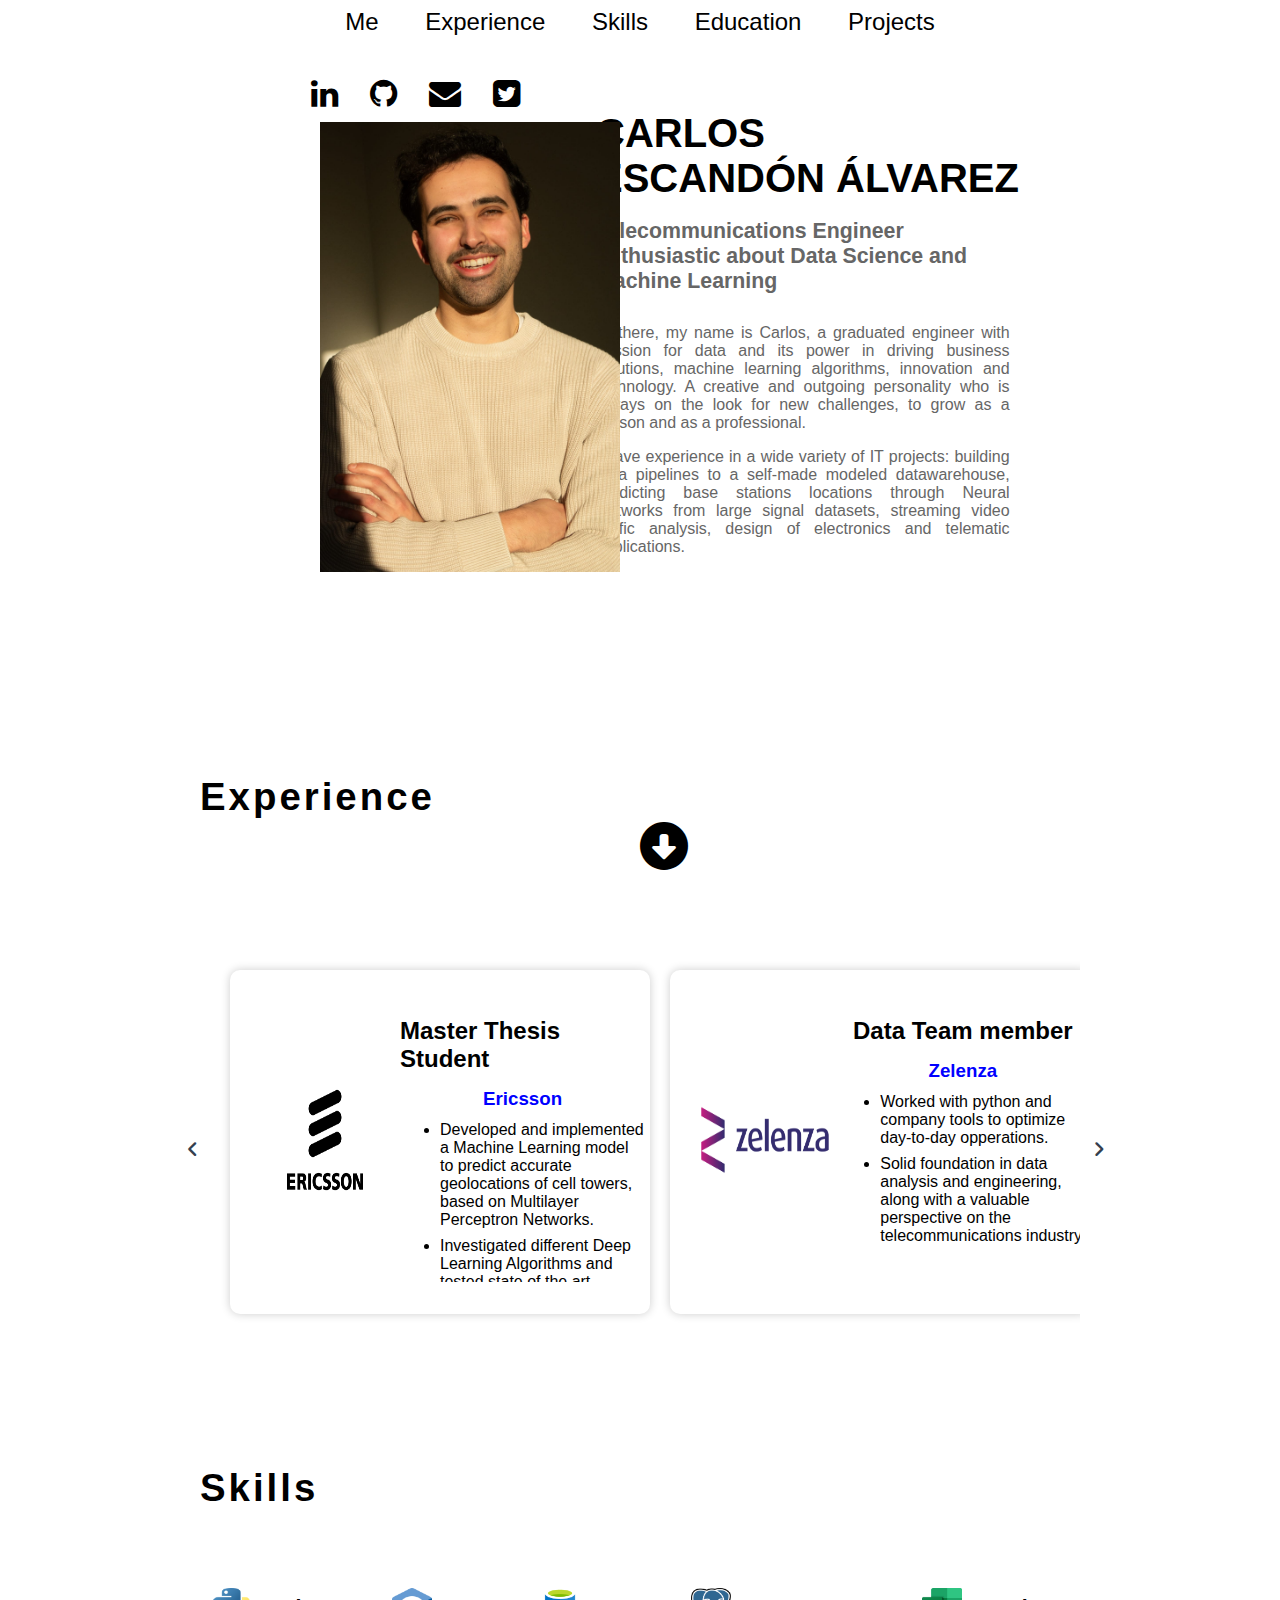
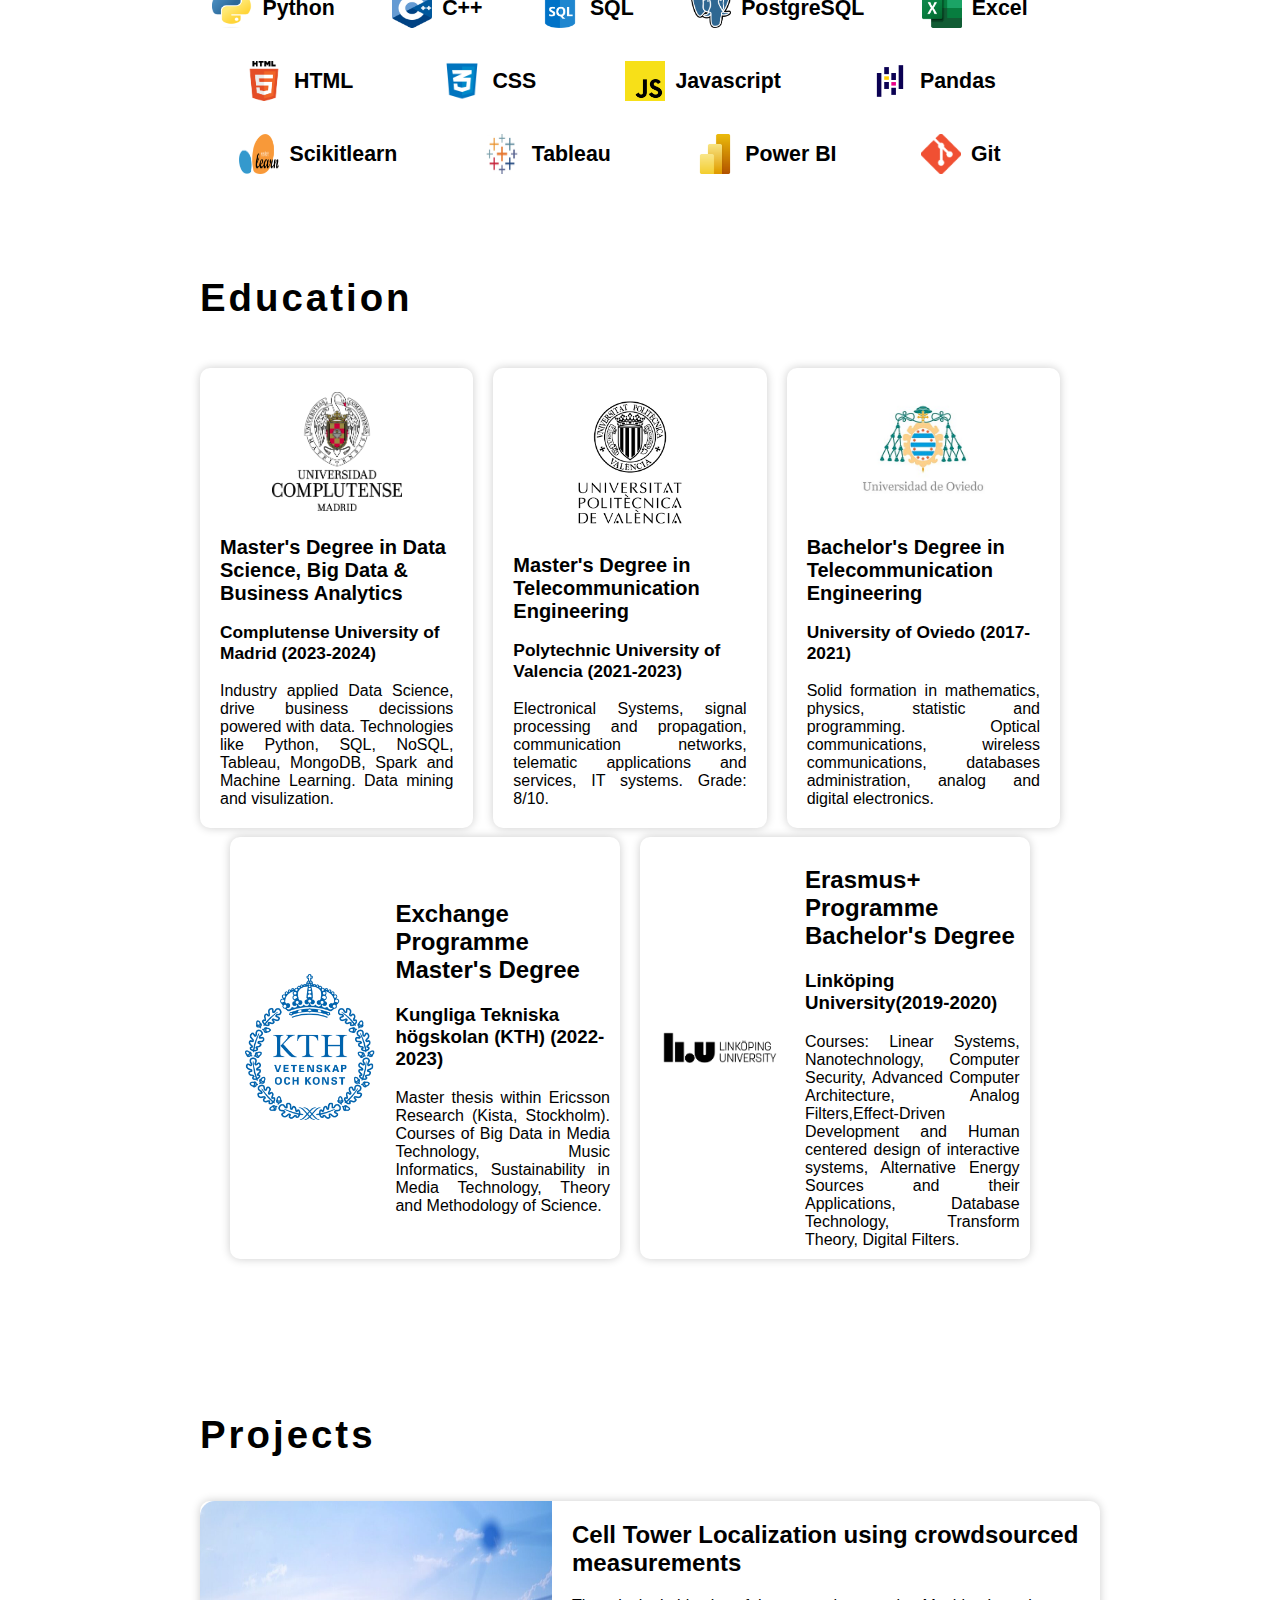
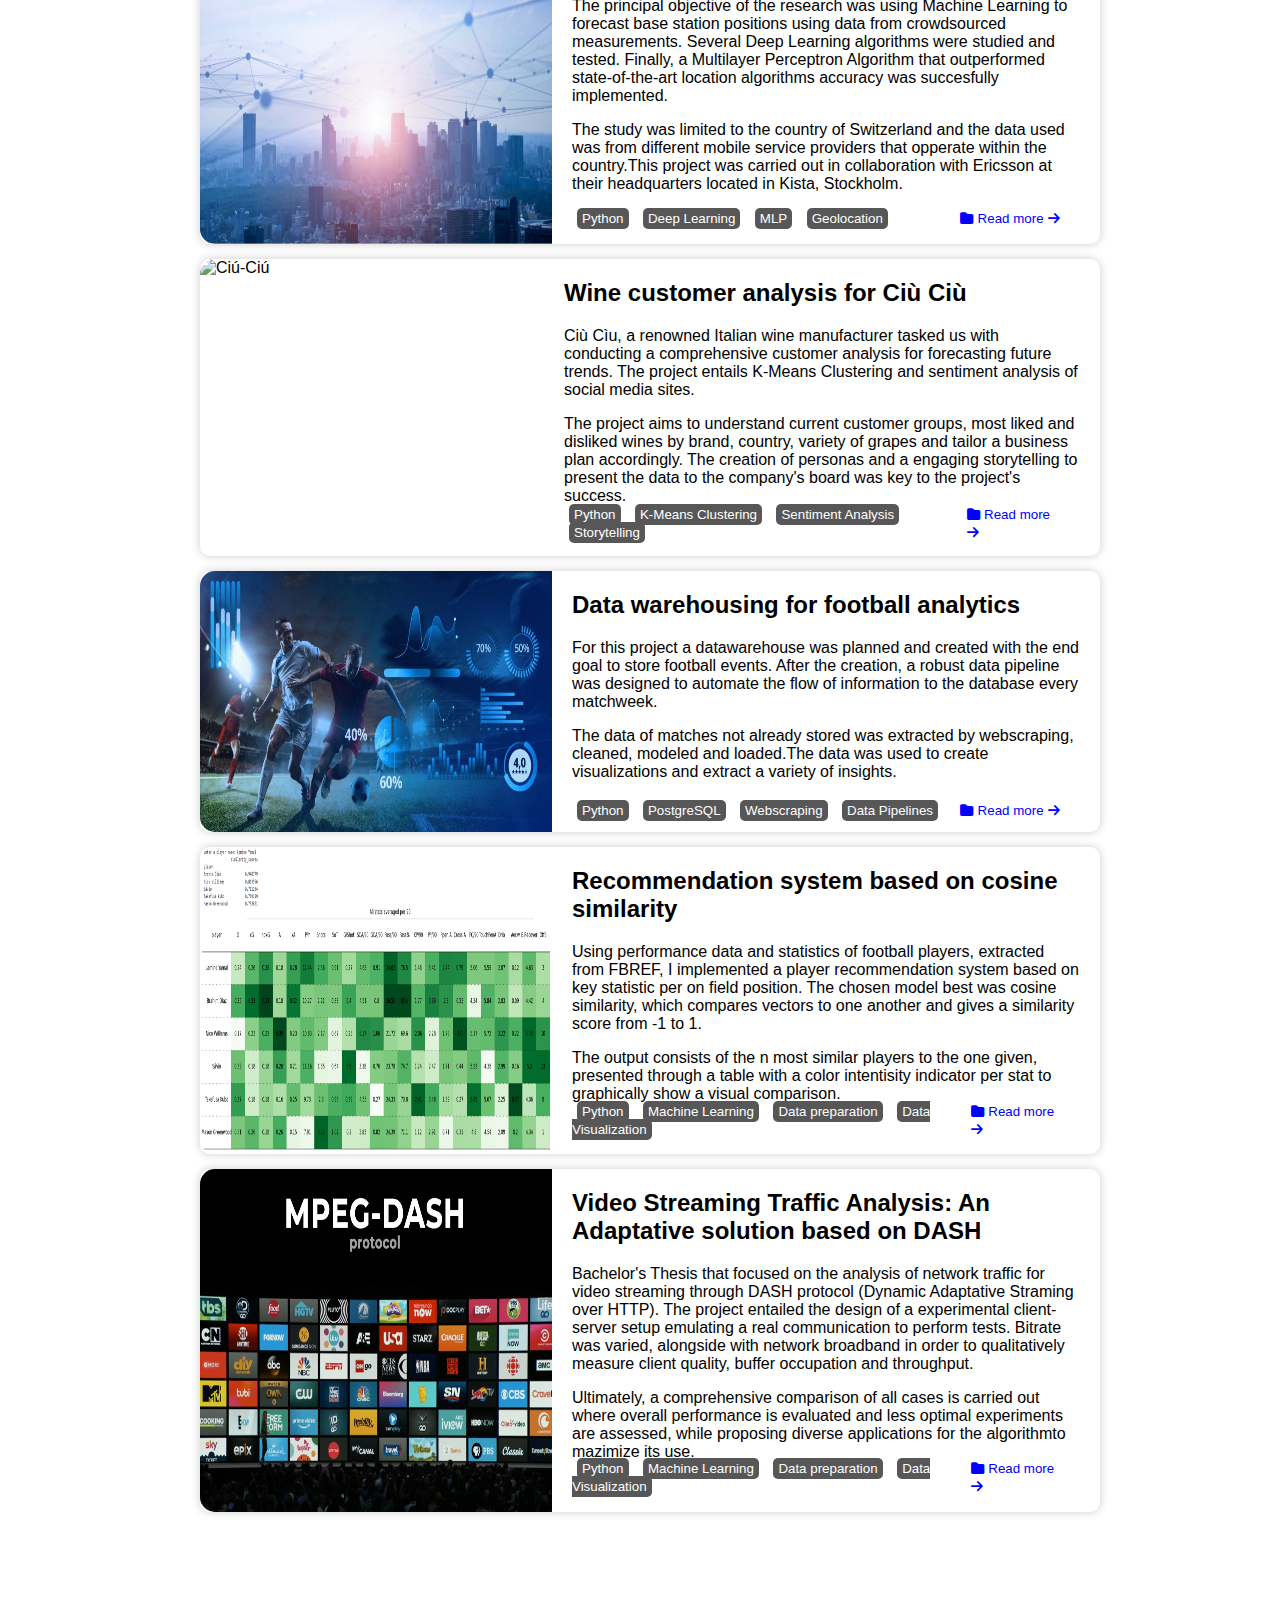
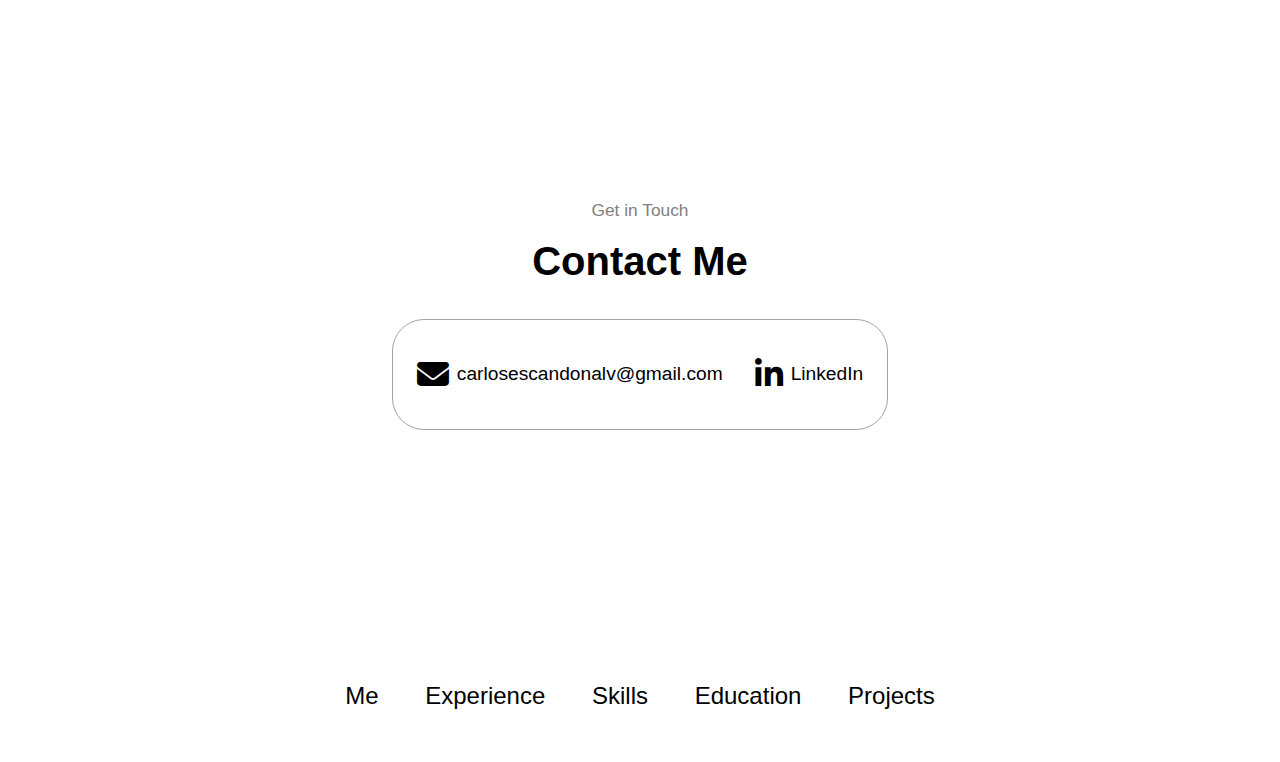
==== commit bd42a146: "21/03/2024" ====
--- a/index.html
+++ b/index.html
@@ -63,7 +63,7 @@
 
       <main>
         <div class="experience" id="experience"> 
-          <h1>Experience</h1>
+          <div class="title_lines"><h1>Experience</h1></div>
           <div class="position_container">
             <!-- left arrow -->
             <i id="left" class="fa-solid fa-angle-left"></i>
@@ -114,7 +114,7 @@
         </div>
 
         <div class="skills" id="skills">
-          <h1>Skills</h1>
+          <div class="title_lines"><h1>Skills</h1></div>
           <div class="skills-container">
             <div class="skill">
               <img src="imagenes/skills_logo/python.png" alt="Python">
@@ -172,7 +172,7 @@
         </div>
         
         <div class="education" id="education"> 
-          <h1>Education</h1>
+          <div class="title_lines"><h1>Education</h1></div>
           <div class="education_container">
             <div class="degree">
               <img src="imagenes/education_logo/ucm_logo.png" alt="UCM">
@@ -242,7 +242,7 @@
 
 
         <div class="Projects" id="projects">
-          <h1>Projects</h1>
+          <div class="title_lines"><h1>Projects</h1></div>
           <div class="project_container">
             <div class="project">
               <img src="imagenes/projects/telecom_cities.jpeg" alt="MLP-city">
@@ -368,7 +368,16 @@
               <div class="proj_details">
                 <div class="proj_title">
                   <h2 class="proj_title">Video Streaming Traffic Analysis: An Adaptative solution based on DASH</h2>
-                  <p>Lorem ipsum dolor, sit amet consectetur adipisicing elit. Voluptate perspiciatis, enim odio eaque quam sequi voluptatum accusamus explicabo? Doloribus similique quod placeat vero quas totam cupiditate repellendus non nemo architecto?
+                  <p>Bachelor's Thesis that focused on the analysis of network traffic for video streaming 
+                    through DASH protocol (Dynamic Adaptative Straming over HTTP). The project entailed the design of a 
+                    experimental client-server setup emulating a real communication to perform tests. Bitrate was varied,
+                    alongside with network broadband in order to qualitatively measure client quality, buffer occupation
+                    and throughput.  
+                  </p>
+                  <p>
+                    Ultimately, a comprehensive comparison of all cases is carried out where overall performance is evaluated
+                    and less optimal experiments are assessed, while proposing diverse applications for the algorithmto mazimize 
+                    its use.
                   </p>
                 </div>
                 <div class = "bottom_div">
--- a/style.css
+++ b/style.css
@@ -490,6 +490,10 @@
   min-height: 10vi;
 }
 
+.project:hover{
+  background-color: #E5F0EE;
+}
+
 .proj_details{
   width:60%;
   position:relative;
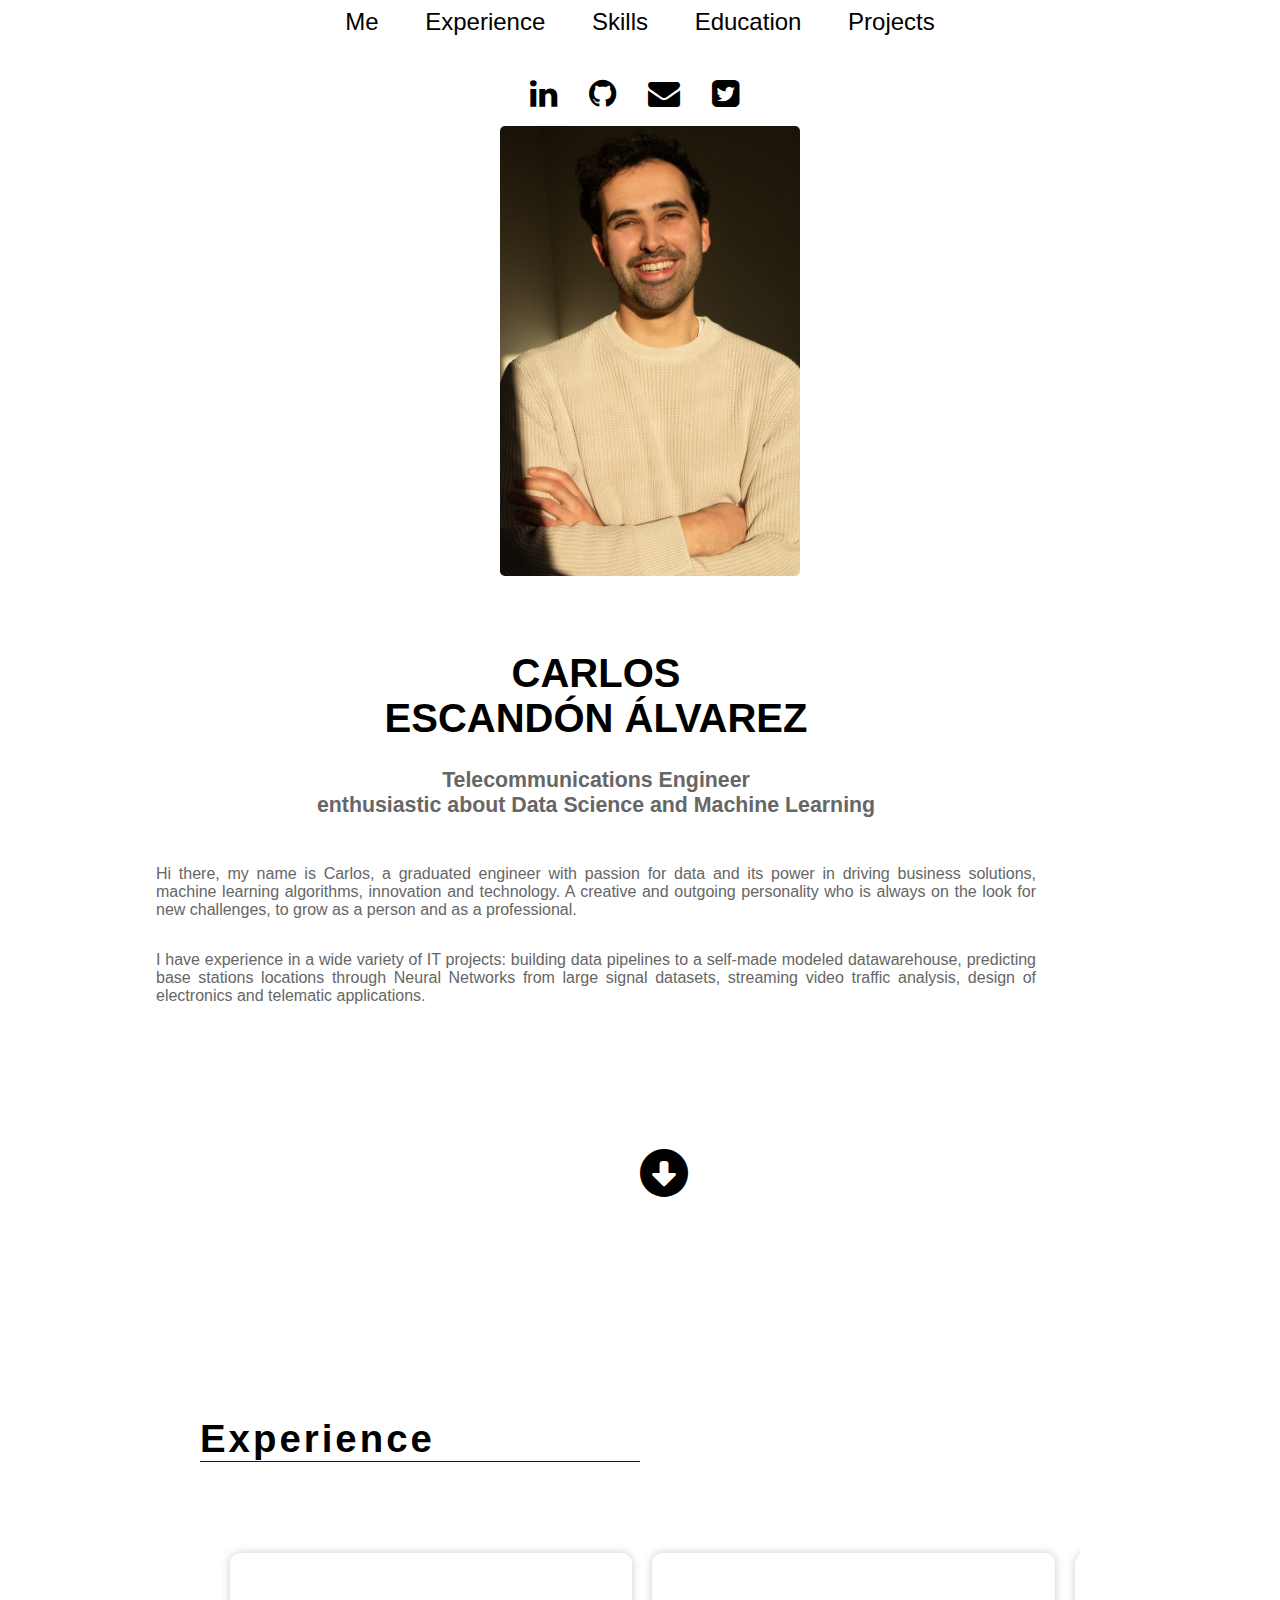
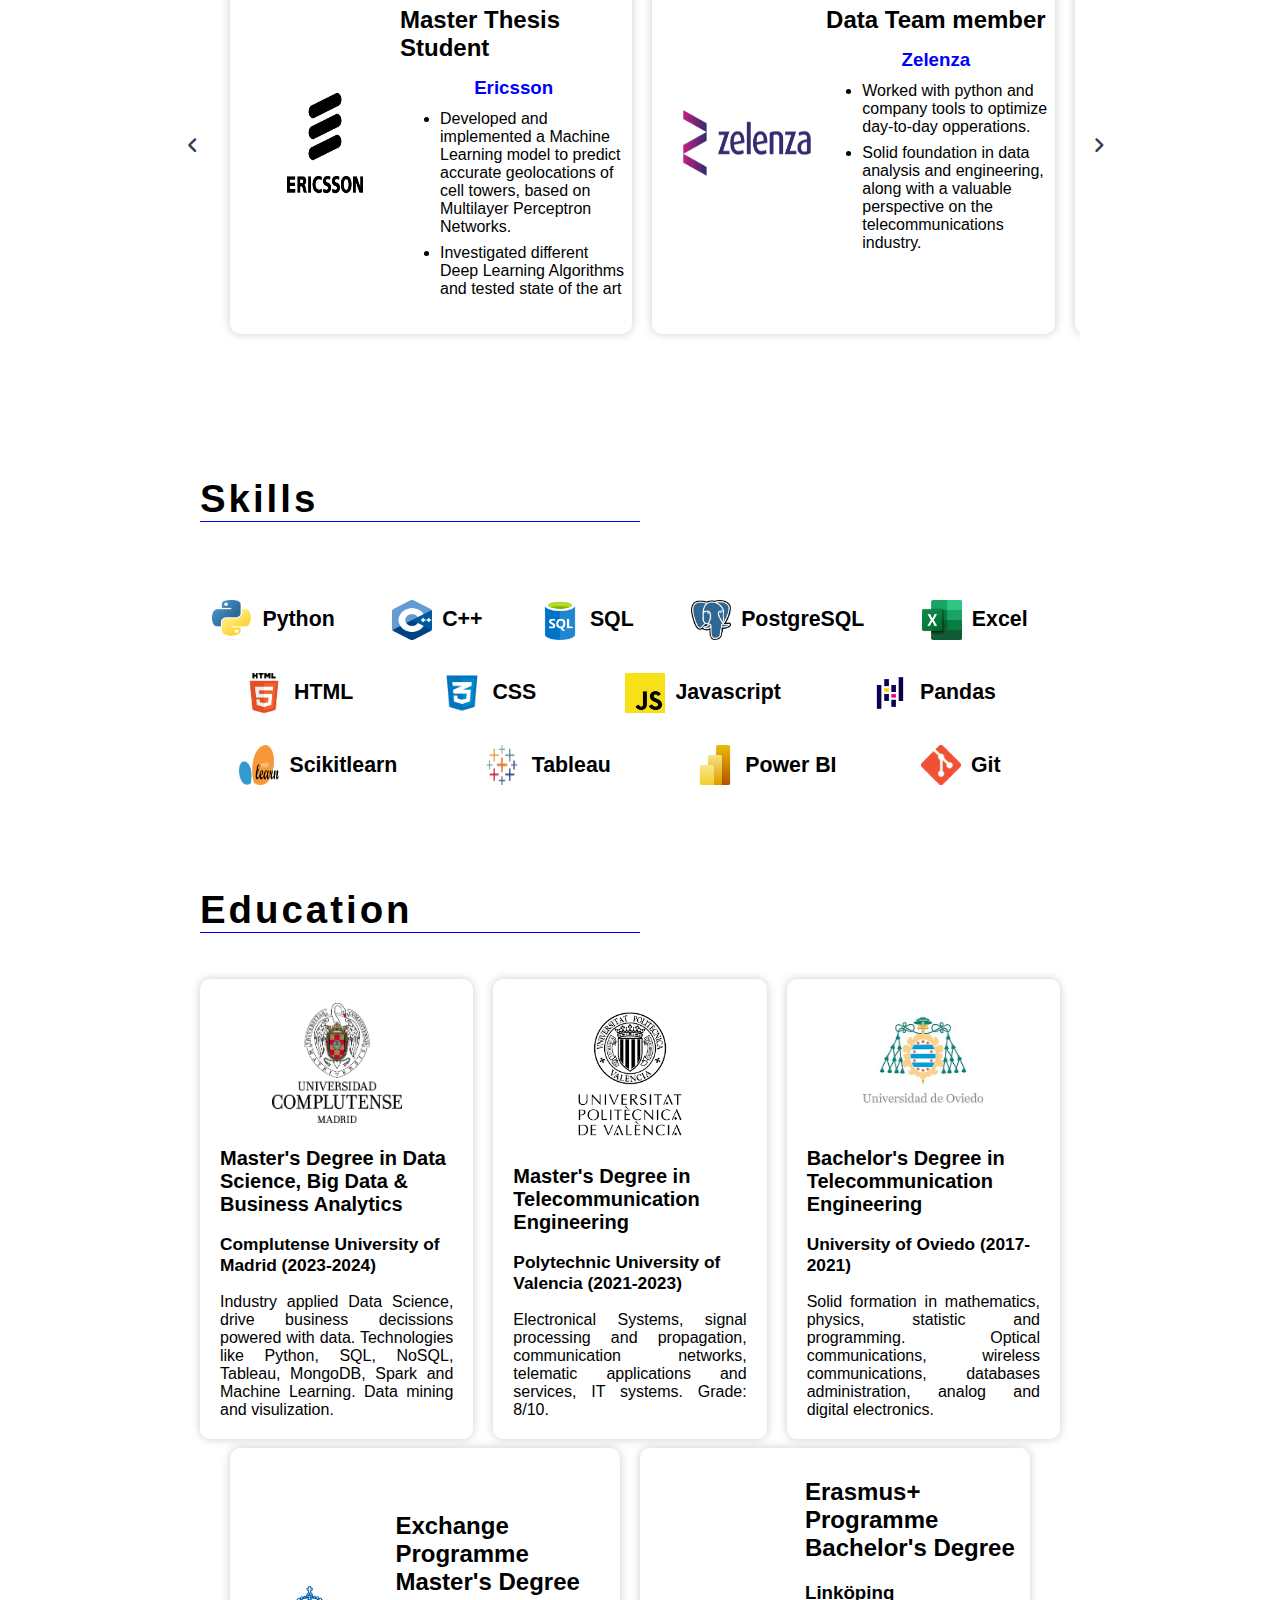
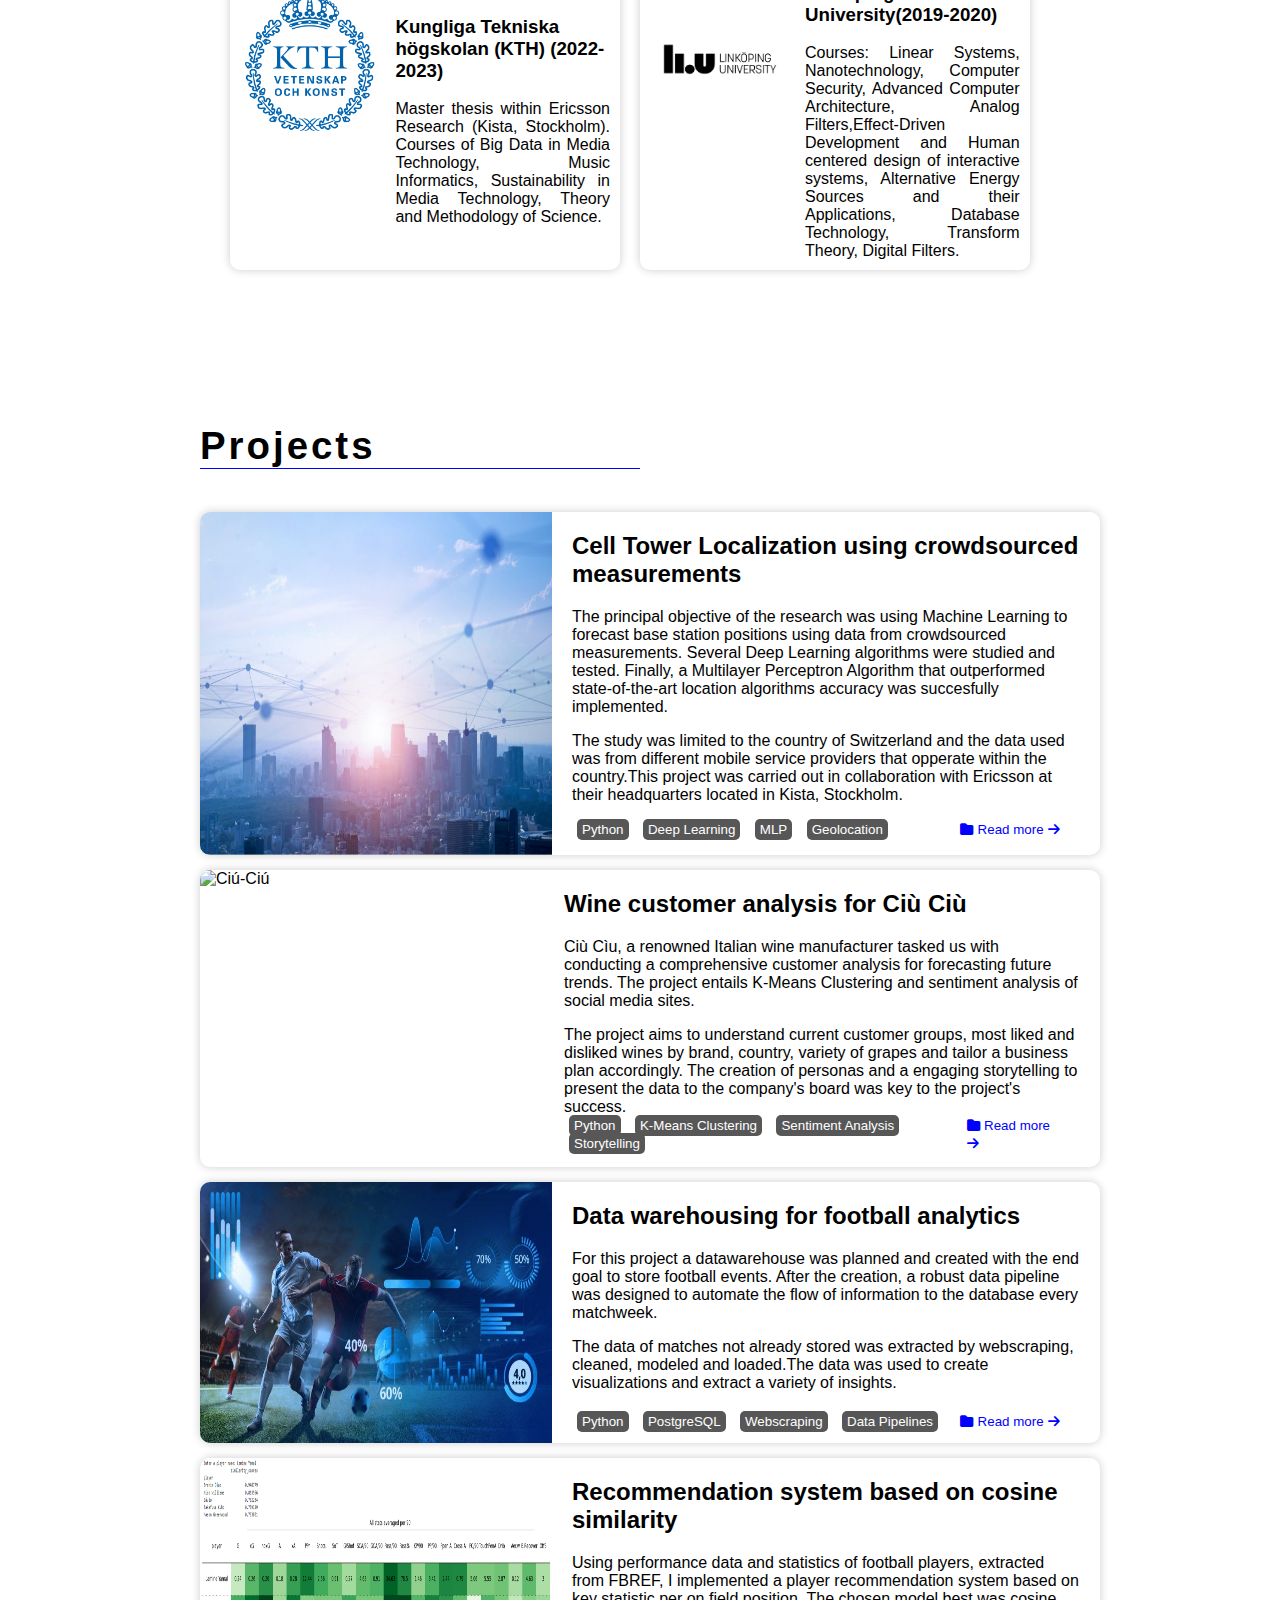
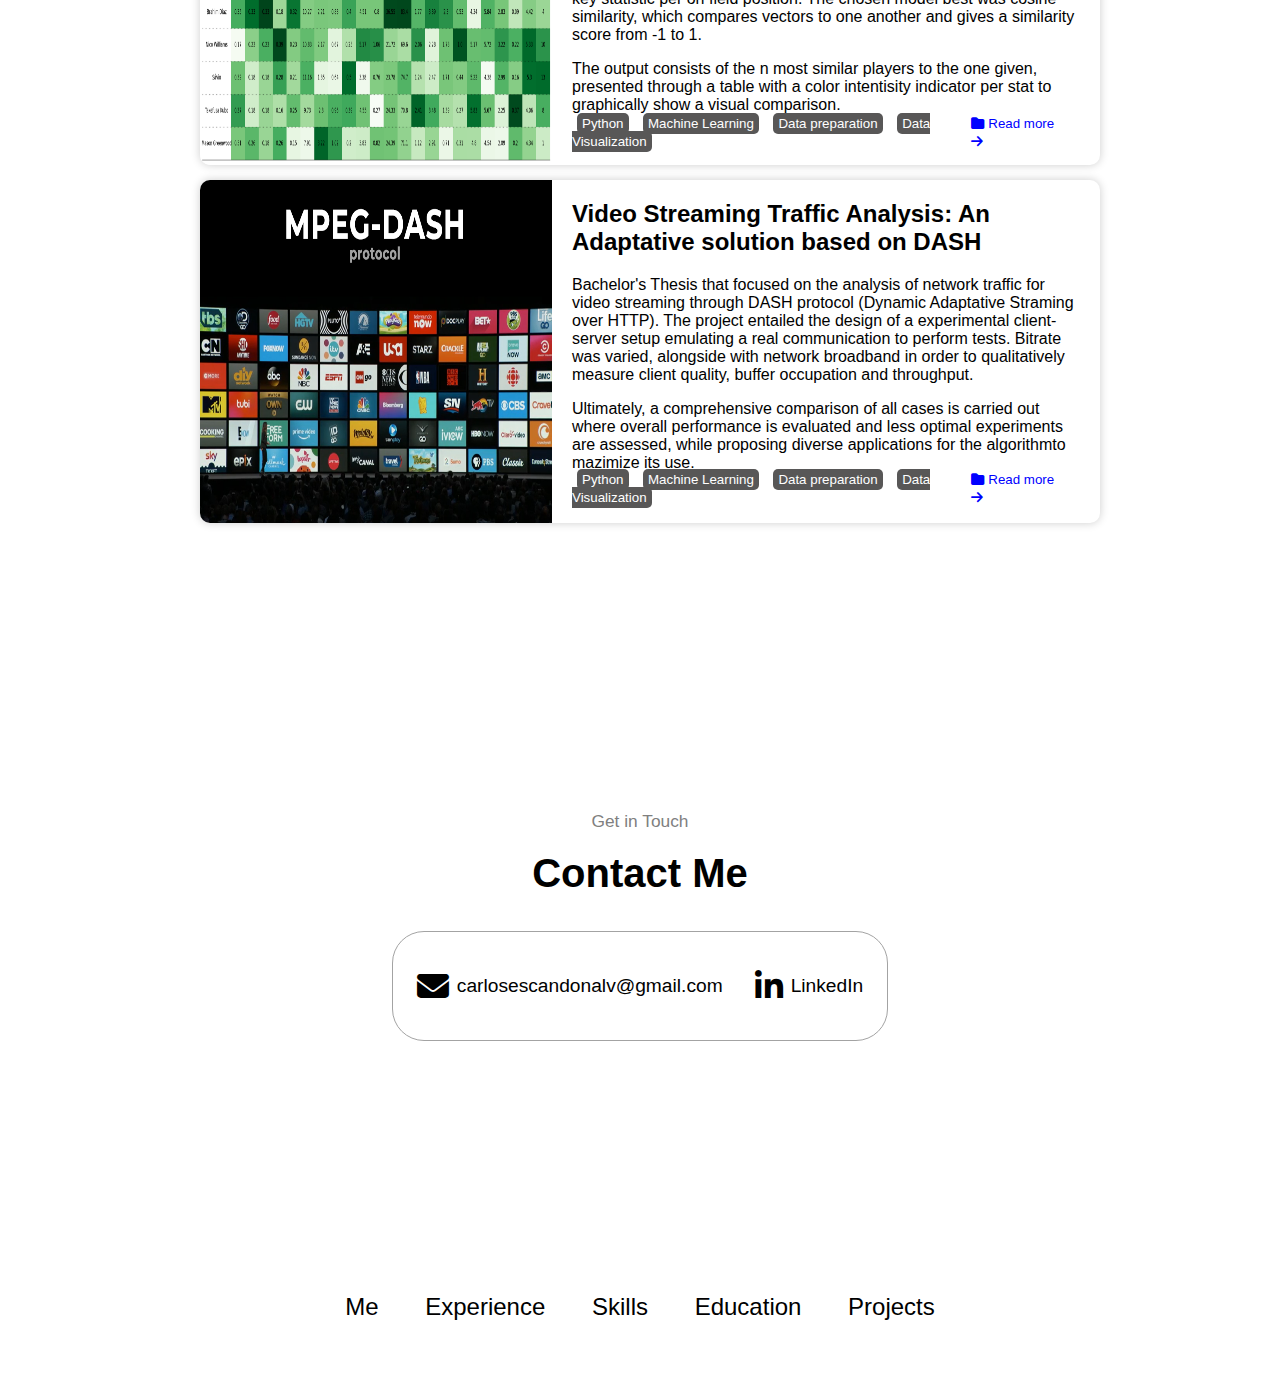
==== commit e299e23c: "21/03/2024" ====
--- a/index.html
+++ b/index.html
@@ -5,6 +5,7 @@
     <meta name="viewport" content="width=device-width, initial-scale=1.0">
     <title>Personal Portfolio</title>
     <link rel="stylesheet" href="style.css">
+    <link rel="stylesheet" href="mediaqueries.css">
     <link rel="stylesheet" href="https://cdnjs.cloudflare.com/ajax/libs/font-awesome/6.2.0/css/all.min.css">
     <link rel="stylesheet" href="https://cdnjs.cloudflare.com/ajax/libs/font-awesome/4.7.0/css/font-awesome.min.css">
 
--- a/style.css
+++ b/style.css
@@ -1,4 +1,6 @@
 @import url('https://fonts.googleapis.com/css2?family=Big+Shoulders+Stencil+Display&family=Molengo&family=Questrial&family=Yanone+Kaffeesatz:wght@400;600&display=swap');
+
+
 
 html{
   scroll-behavior: smooth;
@@ -78,8 +80,8 @@
   float:top;
   justify-content: center;
   gap: 1rem;
-  padding-bottom: 5px;
-  margin-right: 8px;
+  padding-bottom: 1%;
+  margin-right: 1%;
 }
 
 
@@ -125,6 +127,7 @@
   height: 450px;
   width:auto;
   object-fit: cover; 
+  border-radius: 5px;
 }
 
 .description {
@@ -185,22 +188,45 @@
   color:black;
  
 }
+.fa-circle-down:hover{
+  color:blue;
+ 
+}
 
 
 /* Experience Section */
 .experience div{
   position:relative;
-  margin-top: 1%;
-  padding-bottom: 3%;
-  display:flex;
- 
+  display:flex;
 }
 
 .experience h1 {
   font-size: 2.4rem;
   font-weight: bold;
   letter-spacing: 3px;
-}
+  position: relative;
+  margin-bottom: 0;
+}
+
+.title_lines{
+  position:relative
+}
+
+.title_lines:before, .title_lines:after {
+  position: absolute;
+  top: 100%;
+  overflow: hidden;
+  width: 40%;
+  height: 0.01vi;
+  content: '\a0';
+  background-color: blue;
+  margin-left: 10%;
+}
+.title_lines:before {
+  margin-left: 0;
+  text-align: right;
+}
+
 
 .position_container div{
   position: relative;
@@ -212,7 +238,7 @@
 }
 
 .prof_positions {
-  padding-top: 0vi;
+  padding-top: 3vi;
   padding-left: 30px;
   padding-right:20px;
   display: flex;
@@ -224,8 +250,8 @@
 }
 
 .position {
-  width:calc(100%/2.1);
-  height:60%;
+  width:calc(100%/2.2);
+  height:70%;
   flex: 0 0 auto;
   margin-right: 20px;
   background-color:white; /* Shaded background color */
@@ -320,6 +346,8 @@
   font-size: 2.4rem;
   font-weight: bold;
   letter-spacing: 3px;
+  position: relative;
+  
 }
 
 .skills-container {
@@ -367,6 +395,7 @@
   font-weight: bold;
   letter-spacing: 3px;
   margin-bottom: 3vi;
+  position: relative;
 }
 
 .education_container {
@@ -478,6 +507,7 @@
   font-weight: bold;
   letter-spacing: 3px;
   margin-bottom: 2vi;
+  position: relative;
 }
 
 .project{
@@ -494,6 +524,10 @@
   background-color: #E5F0EE;
 }
 
+.project:hover .proj_title h2{
+  text-decoration: underline;
+  font-weight: bold;
+}
 .proj_details{
   width:60%;
   position:relative;
@@ -507,7 +541,7 @@
 .project img{
   width:40%;
   padding-right: 20px; 
-  border-radius:15px;
+  border-radius:10px;
 }
 
 .bottom_div{
@@ -526,7 +560,9 @@
  
  align-items: right;
  margin-right: 20px;
-}
+ cursor: pointer;
+}
+
 
 .read_div span, i{
  color: blue;
@@ -547,6 +583,12 @@
   margin-bottom: auto;
 }
 
+.read_div:hover .fa-arrow-right {
+  transform: translateX(5px);
+}
+
+
+/*Contact section*/
 
 .Contact{
   display:flex;
@@ -604,4 +646,5 @@
 
 footer {
   padding-bottom: 5%;
-}+}
+
--- a/mediaqueries.css
+++ b/mediaqueries.css
@@ -0,0 +1,1309 @@
+@import url('https://fonts.googleapis.com/css2?family=Big+Shoulders+Stencil+Display&family=Molengo&family=Questrial&family=Yanone+Kaffeesatz:wght@400;600&display=swap');
+
+
+@media screen and (max-width:1350px){
+html{
+  scroll-behavior: smooth;
+}
+body {
+  font-family: 'Helvetica';
+  margin-right:200px;
+  margin-left:200px;
+}
+
+
+
+nav {
+  background-color: white;
+ 
+}
+
+nav ul {
+  list-style-type: none;
+  font-size: 1.5rem;
+  gap: 2.4rem;
+  margin: 0;
+  padding: 0;
+  text-align:center;
+}
+
+
+nav ul li {
+  display: inline;
+}
+
+nav ul li a {
+  color:black;
+  display: inline-block;
+  padding: 0px 20px;
+  text-decoration: none;
+  transition: all 0.2s ease-out;
+  scroll-behavior:smooth;
+}
+ 
+
+nav ul li a:hover {
+  color: blue;
+  font-weight: bold;
+  text-decoration: underline;
+  text-underline-offset: 1rem;
+  text-decoration-color: (181,181,181);
+}
+
+header {
+  background-color: white;
+  padding-bottom: 5vi;
+}
+
+.container {
+  width: 100%;
+  margin: 0 ;
+  padding-bottom: 100px;
+}
+
+.profile {
+  width: 100%;
+  display: flex;
+  align-items: center;
+  flex-direction: column;
+}
+
+.profile_container{
+  width:100%;
+  display:flex;
+  float: left;
+  flex-direction: column;
+  align-items: center;
+  margin-top: 4%;
+}
+.socials {
+  position:relative;
+  display:flex;
+  float:top;
+  justify-content: center;
+  gap: 1rem;
+  padding-bottom: 1%;
+  margin-right: 1%;
+}
+
+
+.fa {
+  border-radius: 50%;
+  text-decoration: none;
+  font-weight: 400;
+  font-size: 40px;
+  padding:7px;
+  color:black
+}
+.fa.fa-linkedin{
+  color: black;
+}
+.fa.fa-github{
+  color: black;
+}
+.fa.fa-envelope{
+  color: black;
+}
+.fa.fa-square-twitter{
+  color: black;
+}
+
+.fa:hover{
+  color: blue;
+}
+
+
+.socials a {
+  margin-right: 2px; 
+}
+
+.pic_container {
+  float:left;
+  margin-left: 120px; /* Adjust margin for image positioning */
+  margin-right: 100px;
+  position:relative;
+
+}
+
+.pic_container img {
+  height: 450px;
+  width:auto;
+  object-fit: cover; 
+  border-radius: 5px;
+}
+
+.description {
+  justify-content: center;
+  flex-direction: column;
+  align-items: center;
+  margin-top: 5%;
+  width: 100%;
+  display: flex;
+ 
+}
+
+.description h1 {
+  width:100%;
+  text-align: center;
+  margin-bottom: 10px;
+  font-size: 30pt;
+  font-weight: bold;
+  align-items: center;
+}
+
+.description h2{
+  font-size: 16pt;
+  width:100%;
+  padding-bottom: 1vi;
+  font-weight: bold;
+  color: #666;
+  text-align: center;
+}
+.description p {
+  width:100%;
+  
+  color: #666;
+}
+
+.next{
+  position:relative;
+  bottom: 30px;
+  left:50%;
+
+}
+.text-next{
+  text-align: center !important;
+}
+
+.next a {
+  cursor:pointer; 
+  scroll-behavior: smooth;
+  transition: color 4s ease-in-out;
+  color: #38B;
+}
+
+
+
+.fa-circle-down{
+  display: block;
+  margin-top: 18%;
+  border-radius: 50%;
+  color:black;
+ 
+}
+.fa-circle-down:hover{
+  color:blue;
+ 
+}
+
+
+/* Experience Section */
+.experience div{
+  position:relative;
+  display:flex;
+}
+
+.experience h1 {
+  font-size: 2.4rem;
+  font-weight: bold;
+  letter-spacing: 3px;
+  position: relative;
+  margin-bottom: 0;
+}
+
+.title_lines{
+  position:relative
+}
+
+.title_lines:before, .title_lines:after {
+  position: absolute;
+  top: 100%;
+  overflow: hidden;
+  width: 40%;
+  height: 0.01vi;
+  content: '\a0';
+  background-color: blue;
+  margin-left: 10%;
+}
+.title_lines:before {
+  margin-left: 0;
+  text-align: right;
+}
+
+
+.position_container div{
+  position: relative;
+  display:flex;
+  overflow-x: hidden;
+  overflow-y: auto;
+  align-items: center;
+  
+}
+
+.prof_positions {
+  padding-top: 3vi;
+  padding-left: 30px;
+  padding-right:20px;
+  display: flex;
+  position: relative;
+  justify-content: left;
+  scroll-snap-type: x mandatory;
+  scroll-behavior: smooth;
+  padding-bottom: 5vi;
+}
+
+.position {
+  width:calc(100%/2.2);
+  height:70%;
+  flex: 0 0 auto;
+  margin-right: 20px;
+  background-color:white; /* Shaded background color */
+  border-radius: 10px; /* Rounded borders */
+  padding: 20px; /* Adds some spacing inside the rectangle */
+  padding-right: 5px;
+  box-shadow: 0px 0px 10px rgba(0, 0, 0, 0.2); /* Adds a shadow effect */
+  
+}
+
+.position li{
+  margin-bottom: 8px;
+
+}
+
+.position img {
+  width: 150px; 
+  height:150px;
+  top: 5%;
+  display:flex;
+  align-items: center;
+  border-radius: 50%; 
+}
+
+.position:hover {
+  background-color:#9DC9FB;
+  z-index: 2;
+}
+
+
+
+.project-details {
+  display: flex;
+  flex-direction: column; /* Allows the details to take up remaining space */
+  height:90%;
+  width:100%;
+}
+
+.project-details h2 {
+  margin-top: 1rem; /* Removes default margin */
+}
+
+.project-details h3 {
+  margin-top: -5px; 
+  margin-bottom: -5px;
+  color:blue;
+}
+
+.project-details p{
+  text-align: justify;
+  margin: 0;
+}
+
+
+.position_container i{
+  top: 50%;
+  height: 64px;
+  width: 64px;
+  color: #343F4F;
+  cursor: pointer;
+  font-size: 1.15rem;
+  position: absolute;
+  text-align: center;
+  line-height: 44px;
+  
+  border-radius: 50%;
+  transform: translateY(-50%);
+  transition: transform 0.1s linear;
+}
+
+.position_container i:hover{
+  color:black;
+  font-weight: bold;
+}
+.position_container i:active{
+  transform: translateY(-50%) scale(1);
+}
+.position_container i:first-child{
+  left: -40px;
+ 
+}
+.position_container i:last-child{
+  right: -50px;
+}
+
+/*Skills Section */
+.skills div{
+  margin-top: 1vi;
+}
+
+.skills h1 {
+  font-size: 2.4rem;
+  font-weight: bold;
+  letter-spacing: 3px;
+  position: relative;
+  
+}
+
+.skills-container {
+  padding-top: 4%;
+  display: flex;
+  flex-wrap: wrap;
+  justify-content: space-evenly;
+  padding-bottom: 7%;
+
+}
+
+.skill {
+  display: flex;
+  margin-right: 40px; /* Adjust as needed */
+  margin-bottom: 10px; /* Adjust as needed */
+  align-items: center;
+  padding: 5px;
+}
+
+.skill:hover{
+  box-shadow: 0px 0px 10px 10px #9DC9FB;
+  border-radius: 10px;
+}
+.skill img {
+  width: 40px; /* Adjust image size as needed */
+  height: 40px; /* Adjust image size as needed */
+  margin-right: 10px; /* Adjust as needed */
+}
+
+.skill-name {
+  font-size: 16pt; /* Adjust font size as needed */
+  font-weight: bold;
+}
+
+
+/*Education Section*/
+.education{
+  position:relative;
+  margin-top: 2vi;
+  padding-bottom: 10vi;
+}
+
+.education h1 {
+  font-size: 2.4rem;
+  font-weight: bold;
+  letter-spacing: 3px;
+  margin-bottom: 3vi;
+  position: relative;
+}
+
+.education_container {
+  display: flex;
+  flex-direction: row;
+  padding-top: 1%;
+  padding-bottom: 1%;
+}
+
+.degree {
+  width: 33%;
+  margin-right: 20px;
+  background-color:white;
+  align-items: center; 
+  border-radius: 10px; 
+  padding: 20px; 
+  box-shadow: 0px 0px 10px rgba(0, 0, 0, 0.2);  
+  display:flex;
+  flex-direction: column;
+}
+
+.degree:hover{
+  background-color: #E5F0EE
+}
+
+.degree img {
+  display: block;
+  width:130px;
+  height: auto;
+  top: 5%;
+  margin:auto;
+}
+
+.education_details{
+  margin-top: auto;
+  overflow-wrap: break-word;
+}
+
+.education_details h2{
+  font-size: 15pt;
+ 
+}
+
+.education_details h3{
+  font-size: 13pt;
+}
+
+.education_details p{
+  text-align: justify;
+  margin:0;
+}
+
+.abroad_container {
+  display:flex;
+  justify-content: center;
+}
+
+.abroad_exp{
+  width:42%;
+  background-color:white;
+  align-items: center; 
+  border-radius: 10px; 
+  padding: 10px; 
+  box-shadow: 0px 0px 10px rgba(0, 0, 0, 0.2);  
+  display:flex;
+  flex-direction: row;
+  margin-right: 20px;
+}
+
+.abroad_exp:hover{
+  background-color: #E5F0EE
+}
+
+.abroad_exp img {
+  display: flex;
+  align-items: center;
+  width:130px;
+  height: auto;
+  top: 2%;
+  margin-right: 20px;
+  margin-left: 5px;
+}
+
+.abroad_details{
+  justify-content: baseline;
+}
+
+.abroad_details p{
+  text-align: justify;
+  margin: 0;
+}
+
+
+
+
+
+/*Projects Section*/
+
+.project_container{
+  margin-top: 5%;
+  width:100%;
+  display:flex;
+  flex-direction: column;
+  padding-bottom: 4%;
+}
+
+.Projects h1 {
+  font-size: 2.4rem;
+  font-weight: bold;
+  letter-spacing: 3px;
+  margin-bottom: 2vi;
+  position: relative;
+}
+
+.project{
+  width:100%;
+  border-radius: 10px; 
+  box-shadow: 0px 0px 10px rgba(0, 0, 0, 0.2);  
+  display:flex;
+  padding-right: 20px;
+  margin-bottom: 15px;
+  min-height: 10vi;
+}
+
+.project:hover{
+  background-color: #E5F0EE;
+}
+
+.project:hover .proj_title h2{
+  text-decoration: underline;
+  font-weight: bold;
+}
+.proj_details{
+  width:60%;
+  position:relative;
+  display:flex;
+  flex-direction: column;
+}
+
+.proj_details p:last-child{
+  margin-bottom:4vi;
+}
+.project img{
+  width:40%;
+  padding-right: 20px; 
+  border-radius:10px;
+}
+
+.bottom_div{
+  width:100%;
+  position: absolute;
+  bottom: 5%;
+  display:flex;
+  justify-content: space-between;
+}
+
+.read_div .tech_div{
+  padding-top:1%;
+}
+
+.read_div{
+ 
+ align-items: right;
+ margin-right: 20px;
+ cursor: pointer;
+}
+
+
+.read_div span, i{
+ color: blue;
+ align-items: right;
+ font-size: 10pt;
+}
+
+.tech{
+  justify-content: center;
+  color:white;
+  background-color: rgb(88, 87, 87);
+  border-radius: 5px;
+  margin: 5px;
+  padding:5px;
+  padding-top:3px;
+  padding-bottom:3px;
+  font-size: 10pt;
+  margin-bottom: auto;
+}
+
+.read_div:hover .fa-arrow-right {
+  transform: translateX(5px);
+}
+
+
+/*Contact section*/
+
+.Contact{
+  display:flex;
+  height:80vh;
+  align-items: center;
+  justify-content: center;
+  flex-direction: column;
+}
+
+.section_text_p1{
+  font-size: 13pt;
+  color:grey;
+}
+
+.contact_title{
+  margin-top:0.1rem;
+  font-size: 30pt;
+  font-weight: bold;
+}
+
+.contact-info-upper-container{
+  display: flex;
+  justify-content: center;
+  border-radius:2rem;
+  border: rgb(53,53,53) 0.1rem solid;
+  border-color: rgb(163,163,163);
+  background: (250,250,250);
+  margin: 2rem auto;
+  margin-top: 0.5rem;
+  padding: 0.5rem;
+}
+
+.contact_info_container{
+  display: flex;
+  align-items: center;
+  justify-content: center;
+  gap:0.5rem;
+  margin: 1rem;
+}
+
+.contact_info_container p{
+  font-size: larger;
+}
+
+.contact_info_container a{
+  text-decoration: none;
+  color:black
+}
+
+.contact_info_container i{
+  cursor: default;
+  height:2rem;
+  color:black;
+}
+
+footer {
+  padding-bottom: 5%;
+}
+
+}
+
+
+/*Media query 2*/
+
+@media screen and (max-width:1080px){
+html{
+  scroll-behavior: smooth;
+}
+body {
+  font-family: 'Helvetica';
+  margin-right:200px;
+  margin-left:100px;
+}
+
+
+
+nav {
+  background-color: white;
+ 
+}
+
+nav ul {
+  list-style-type: none;
+  font-size: 1.5rem;
+  gap: 2.4rem;
+  margin: 0;
+  padding: 0;
+  text-align:center;
+}
+
+
+nav ul li {
+  display: inline;
+}
+
+nav ul li a {
+  color:black;
+  display: inline-block;
+  padding: 0px 20px;
+  text-decoration: none;
+  transition: all 0.2s ease-out;
+  scroll-behavior:smooth;
+}
+ 
+
+nav ul li a:hover {
+  color: blue;
+  font-weight: bold;
+  text-decoration: underline;
+  text-underline-offset: 1rem;
+  text-decoration-color: (181,181,181);
+}
+
+header {
+  background-color: white;
+  padding-bottom: 5vi;
+}
+
+.container {
+  width: 100%;
+  margin: 0 ;
+  padding-bottom: 100px;
+}
+
+.profile {
+  width: 100%;
+  display: flex;
+  align-items: center;
+  flex-direction: column;
+}
+
+.profile_container{
+  width:100%;
+  display:flex;
+  float: left;
+  flex-direction: column;
+  align-items: center;
+  margin-top: 4%;
+}
+.socials {
+  position:relative;
+  display:flex;
+  float:top;
+  justify-content: center;
+  gap: 1rem;
+  padding-bottom: 1%;
+  margin-right: 1%;
+}
+
+
+.fa {
+  border-radius: 50%;
+  text-decoration: none;
+  font-weight: 400;
+  font-size: 40px;
+  padding:7px;
+  color:black
+}
+.fa.fa-linkedin{
+  color: black;
+}
+.fa.fa-github{
+  color: black;
+}
+.fa.fa-envelope{
+  color: black;
+}
+.fa.fa-square-twitter{
+  color: black;
+}
+
+.fa:hover{
+  color: blue;
+}
+
+
+.socials a {
+  margin-right: 2px; 
+}
+
+.pic_container {
+  float:left;
+  margin-left: 120px; /* Adjust margin for image positioning */
+  margin-right: 100px;
+  position:relative;
+
+}
+
+.pic_container img {
+  height: 450px;
+  width:auto;
+  object-fit: cover; 
+  border-radius: 5px;
+}
+
+.description {
+  justify-content: center;
+  flex-direction: column;
+  align-items: center;
+  margin-top: 5%;
+  width: 100%;
+  display: flex;
+ 
+}
+
+.description h1 {
+  width:100%;
+  text-align: center;
+  margin-bottom: 10px;
+  font-size: 30pt;
+  font-weight: bold;
+  align-items: center;
+}
+
+.description h2{
+  font-size: 16pt;
+  width:100%;
+  padding-bottom: 1vi;
+  font-weight: bold;
+  color: #666;
+  text-align: center;
+}
+.description p {
+  width:100%;
+  color: #666;
+}
+
+.next{
+  position:relative;
+  bottom: 30px;
+  left:50%;
+
+}
+.text-next{
+  text-align: center !important;
+}
+
+.next a {
+  cursor:pointer; 
+  scroll-behavior: smooth;
+  transition: color 4s ease-in-out;
+  color: #38B;
+}
+
+
+
+.fa-circle-down{
+  display: block;
+  margin-top: 18%;
+  border-radius: 50%;
+  color:black;
+ 
+}
+.fa-circle-down:hover{
+  color:blue;
+ 
+}
+
+
+/* Experience Section */
+.experience div{
+  position:relative;
+  display:flex;
+}
+
+.experience h1 {
+  font-size: 2.4rem;
+  font-weight: bold;
+  letter-spacing: 3px;
+  position: relative;
+  margin-bottom: 0;
+}
+
+.title_lines{
+  position:relative
+}
+
+.title_lines:before, .title_lines:after {
+  position: absolute;
+  top: 100%;
+  overflow: hidden;
+  width: 40%;
+  height: 0.01vi;
+  content: '\a0';
+  background-color: blue;
+  margin-left: 10%;
+  margin-bottom: 3vi;
+}
+.title_lines:before {
+  margin-left: 0;
+  text-align: right;
+}
+
+
+.position_container div{
+  position: relative;
+  display:flex;
+  overflow-x: hidden;
+  overflow-y: hidden;
+  align-items: center;
+  flex-direction: column;
+}
+
+.prof_positions {
+  padding-top: 3vi;
+  padding-left: 30px;
+  padding-right:20px;
+  display: flex;
+  position: relative;
+  justify-content: left;
+  scroll-snap-type: x mandatory;
+  scroll-behavior: smooth;
+  padding-bottom: 5vi;
+}
+
+.position {
+  width:80%;
+  height:30%;
+  flex: 0 0 auto;
+  margin-bottom: 20px;
+  background-color:white; /* Shaded background color */
+  border-radius: 10px; /* Rounded borders */
+  padding: 20px; /* Adds some spacing inside the rectangle */
+  padding-right: 5px;
+  box-shadow: 0px 0px 10px rgba(0, 0, 0, 0.2); /* Adds a shadow effect */
+  
+}
+
+.position li{
+  margin-bottom: 8px;
+
+}
+
+.position img {
+  width: 150px; 
+  height:150px;
+  top: 5%;
+  display:flex;
+  align-items: center;
+  border-radius: 50%; 
+}
+
+.position:hover {
+  background-color:#9DC9FB;
+  z-index: 2;
+}
+
+
+
+.project-details {
+  display: flex;
+  flex-direction: column; /* Allows the details to take up remaining space */
+  height:90%;
+  width:100%;
+}
+
+.project-details h2 {
+  margin-top: 1rem; /* Removes default margin */
+}
+
+.project-details h3 {
+  margin-top: -5px; 
+  margin-bottom: -5px;
+  color:blue;
+}
+
+.project-details p{
+  text-align: justify;
+  margin: 0;
+}
+
+
+.position_container i{
+  top: 50%;
+  height: 64px;
+  width: 64px;
+  color: #343F4F;
+  cursor: pointer;
+  font-size: 1.15rem;
+  position: absolute;
+  text-align: center;
+  line-height: 44px;
+  
+  border-radius: 50%;
+  transform: translateY(-50%);
+  transition: transform 0.1s linear;
+}
+
+.position_container i:hover{
+  color:black;
+  font-weight: bold;
+}
+.position_container i:active{
+  transform: translateY(-50%) scale(1);
+}
+.position_container i:first-child{
+  left: -40px;
+ 
+}
+.position_container i:last-child{
+  right: -50px;
+}
+
+/*Skills Section */
+.skills div{
+  margin-top: 1vi;
+}
+
+.skills h1 {
+  font-size: 2.4rem;
+  font-weight: bold;
+  letter-spacing: 3px;
+  position: relative;
+  
+}
+
+.skills-container {
+  padding-top: 4%;
+  display: flex;
+  flex-wrap: wrap;
+  justify-content: space-evenly;
+  padding-bottom: 7%;
+
+}
+
+.skill {
+  display: flex;
+  margin-right: 40px; /* Adjust as needed */
+  margin-bottom: 10px; /* Adjust as needed */
+  align-items: center;
+  padding: 5px;
+}
+
+.skill:hover{
+  box-shadow: 0px 0px 10px 10px #9DC9FB;
+  border-radius: 10px;
+}
+.skill img {
+  width: 40px; /* Adjust image size as needed */
+  height: 40px; /* Adjust image size as needed */
+  margin-right: 10px; /* Adjust as needed */
+}
+
+.skill-name {
+  font-size: 16pt; /* Adjust font size as needed */
+  font-weight: bold;
+}
+
+
+/*Education Section*/
+.education{
+  position:relative;
+  margin-top: 2vi;
+  padding-bottom: 10vi;
+}
+
+.education h1 {
+  font-size: 2.4rem;
+  font-weight: bold;
+  letter-spacing: 3px;
+  margin-bottom: 3vi;
+  position: relative;
+}
+
+.education_container {
+  display: flex;
+  flex-direction: column;
+  padding-top: 1%;
+  padding-bottom: 1%;
+}
+
+.degree {
+  width: 90%;
+  margin-bottom: 20px;
+  background-color:white;
+  align-items: center; 
+  border-radius: 10px; 
+  padding: 20px; 
+  box-shadow: 0px 0px 10px rgba(0, 0, 0, 0.2);  
+  display:flex;
+  flex-direction: column;
+}
+
+.degree:hover{
+  background-color: #E5F0EE
+}
+
+.degree img {
+  display: block;
+  width:130px;
+  height: auto;
+  top: 5%;
+  margin:auto;
+}
+
+.education_details{
+  margin-top: auto;
+  overflow-wrap: break-word;
+}
+
+.education_details h2{
+  font-size: 15pt;
+ 
+}
+
+.education_details h3{
+  font-size: 13pt;
+}
+
+.education_details p{
+  text-align: justify;
+  margin:0;
+}
+
+.abroad_container {
+  display:flex;
+  flex-direction: column;
+}
+
+.abroad_exp{
+  width:90%;
+  background-color:white;
+  align-items: center; 
+  border-radius: 10px; 
+  padding: 20px; 
+  box-shadow: 0px 0px 10px rgba(0, 0, 0, 0.2);  
+  display:flex;
+  flex-direction: column;
+  margin-bottom: 20px;
+}
+
+.abroad_exp:hover{
+  background-color: #E5F0EE
+}
+
+.abroad_exp img {
+  display: flex;
+  align-items: center;
+  width:130px;
+  height: auto;
+  top: 2%;
+  margin-right: 20px;
+  margin-left: 5px;
+}
+
+
+
+.abroad_details p{
+  text-align: justify;
+  margin: 0;
+}
+
+
+
+
+
+/*Projects Section*/
+
+.project_container{
+  margin-top: 5%;
+  width:100%;
+  display:flex;
+  flex-direction: column;
+  padding-bottom: 4%;
+}
+
+.Projects h1 {
+  font-size: 2.4rem;
+  font-weight: bold;
+  letter-spacing: 3px;
+  margin-bottom: 2vi;
+  position: relative;
+}
+
+.project{
+  width:100%;
+  border-radius: 10px; 
+  box-shadow: 0px 0px 10px rgba(0, 0, 0, 0.2);  
+  display:flex;
+  flex-direction: column;
+  margin-bottom: 25px;
+
+  padding-right: 0px;
+}
+
+.project:hover{
+  background-color: #E5F0EE;
+}
+
+.project:hover .proj_title h2{
+  text-decoration: underline;
+  font-weight: bold;
+}
+.proj_details{
+  width: 100%;
+  width:100%;
+  padding-left: 5px;
+  position:relative;
+  display:flex;
+  flex-direction: column;
+  
+}
+
+.proj_details p:last-child{
+  margin-bottom:4vi;
+}
+.project img{
+  width:100%;
+  border-radius: 10px;
+}
+
+.bottom_div{
+  width:100%;
+  position: absolute;
+  bottom: 5%;
+  display:flex;
+  justify-content: space-between;
+}
+
+.read_div .tech_div{
+  padding-top:1%;
+}
+
+.read_div{
+ align-items: right;
+ cursor: pointer;
+ padding-right: 10px;
+  
+}
+
+
+.read_div span, i{
+ color: blue;
+ align-items: right;
+ font-size: 10pt;
+}
+
+.tech{
+  justify-content: center;
+  color:white;
+  background-color: rgb(88, 87, 87);
+  border-radius: 5px;
+  margin: 5px;
+  padding-top:3px;
+  padding-bottom:3px;
+  font-size: 10pt;
+  margin-bottom: auto;
+}
+
+.read_div:hover .fa-arrow-right {
+  transform: translateX(5px);
+}
+
+
+/*Contact section*/
+
+.Contact{
+  display:flex;
+  height:80vh;
+  align-items: center;
+  justify-content: center;
+  flex-direction: column;
+}
+
+.section_text_p1{
+  font-size: 13pt;
+  color:grey;
+}
+
+.contact_title{
+  margin-top:0.1rem;
+  font-size: 30pt;
+  font-weight: bold;
+}
+
+.contact-info-upper-container{
+  display: flex;
+  justify-content: center;
+  border-radius:2rem;
+  border: rgb(53,53,53) 0.1rem solid;
+  border-color: rgb(163,163,163);
+  background: (250,250,250);
+  margin: 2rem auto;
+  margin-top: 0.5rem;
+  padding: 0.5rem;
+}
+
+.contact_info_container{
+  display: flex;
+  align-items: center;
+  justify-content: center;
+  gap:0.5rem;
+  margin: 1rem;
+}
+
+.contact_info_container p{
+  font-size: larger;
+}
+
+.contact_info_container a{
+  text-decoration: none;
+  color:black
+}
+
+.contact_info_container i{
+  cursor: default;
+  height:2rem;
+  color:black;
+}
+
+footer {
+  padding-bottom: 5%;
+}
+
+}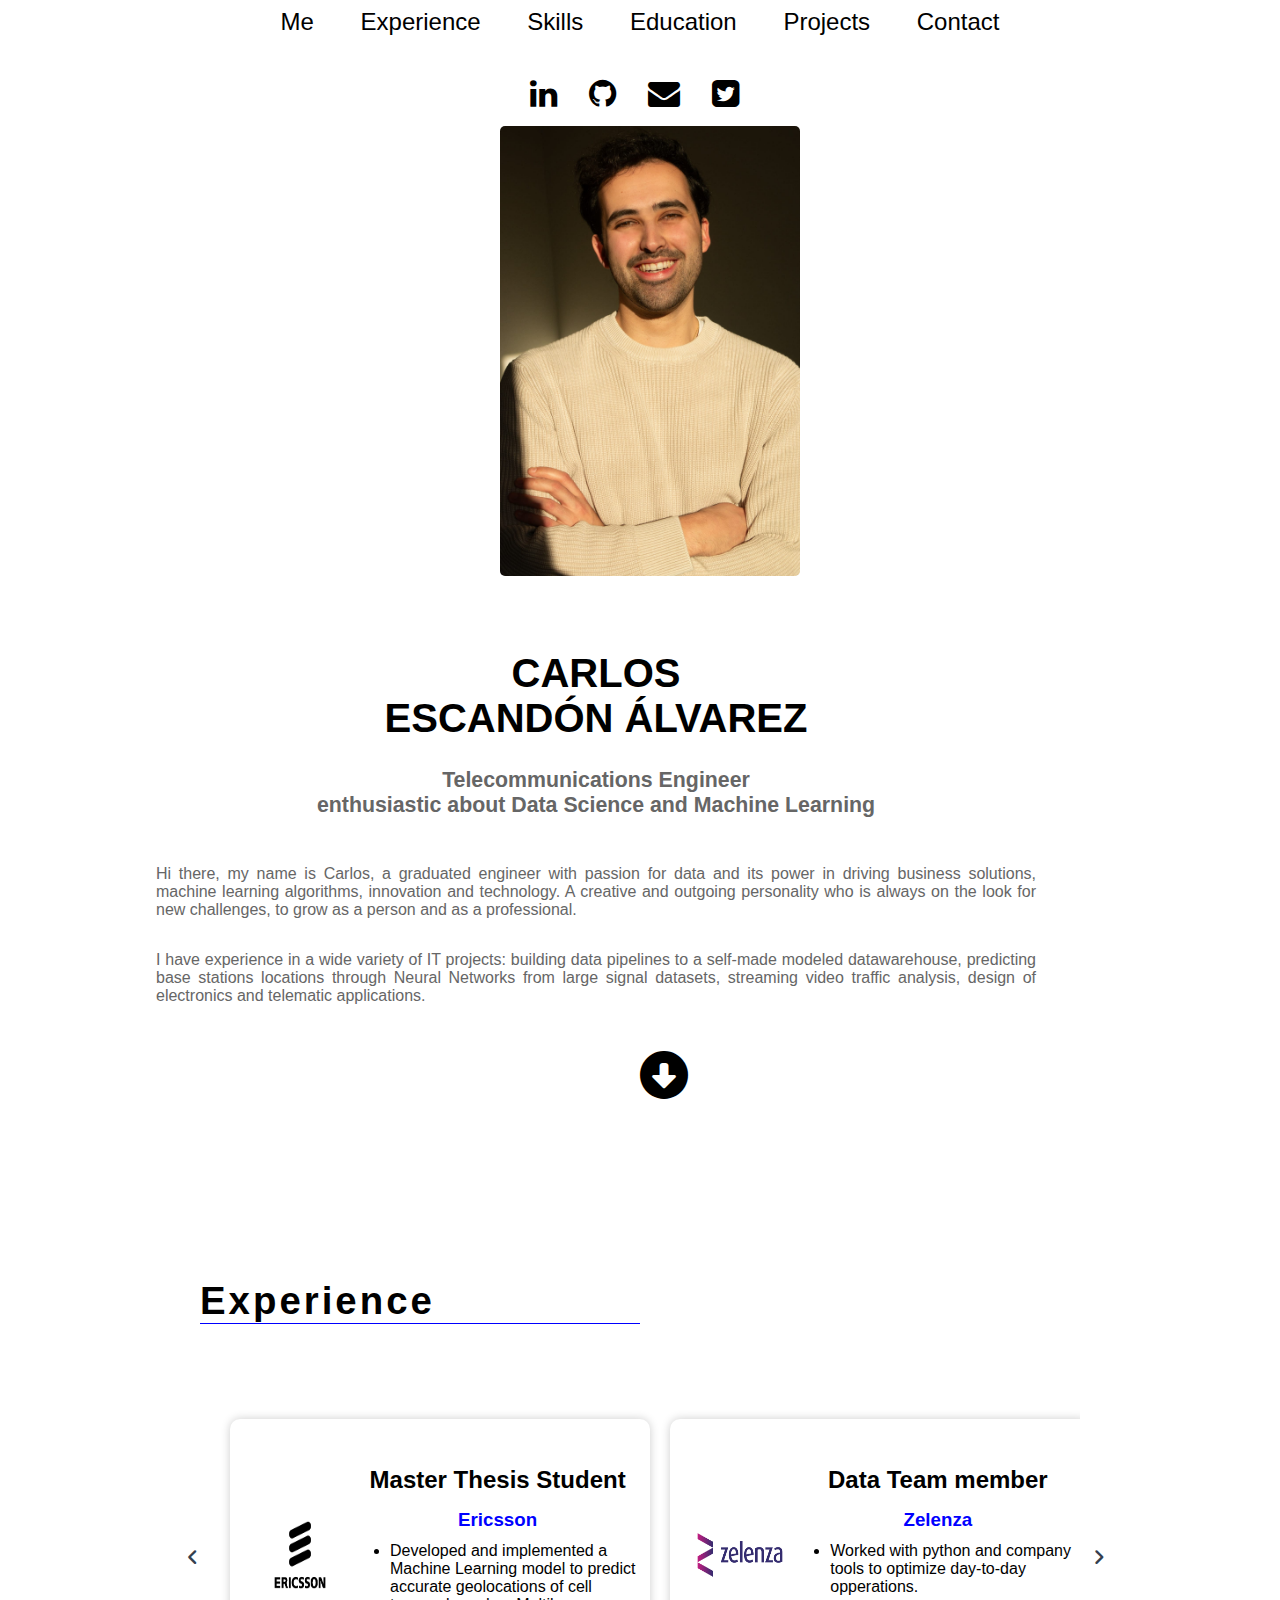
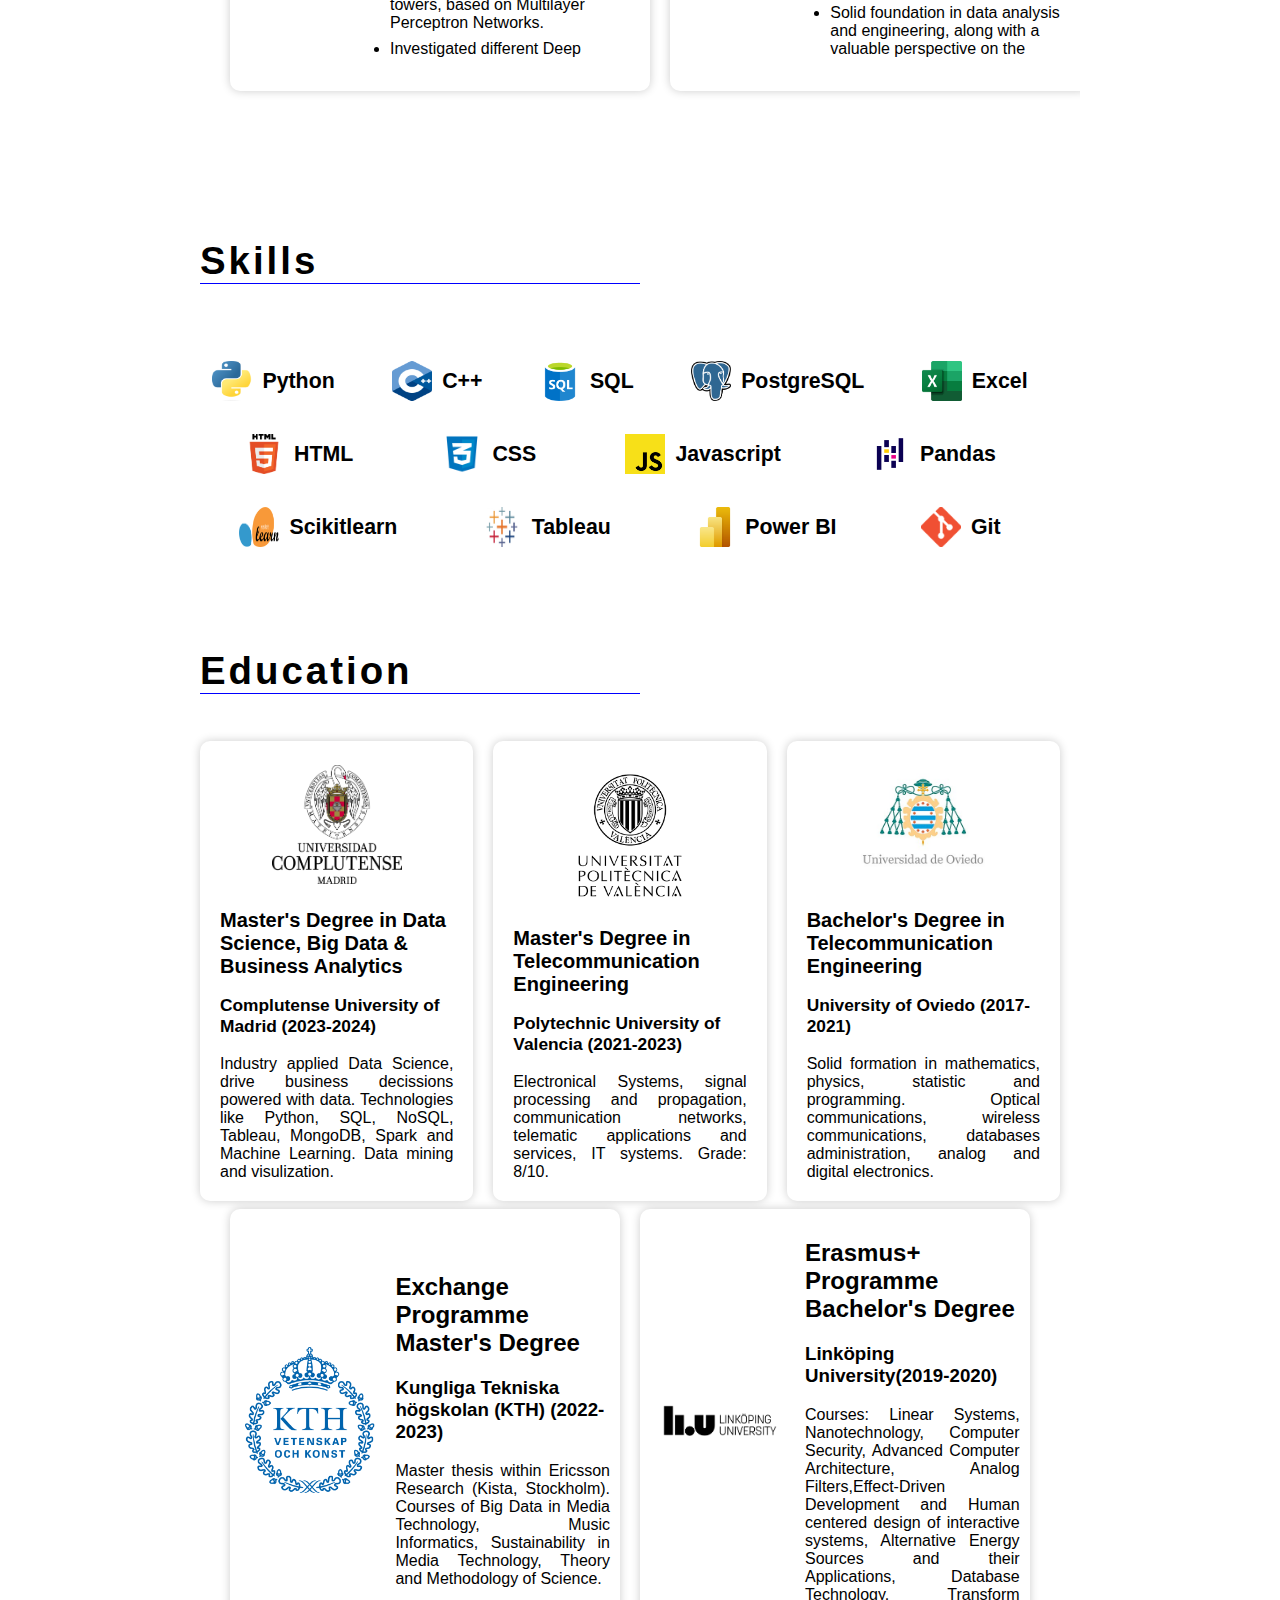
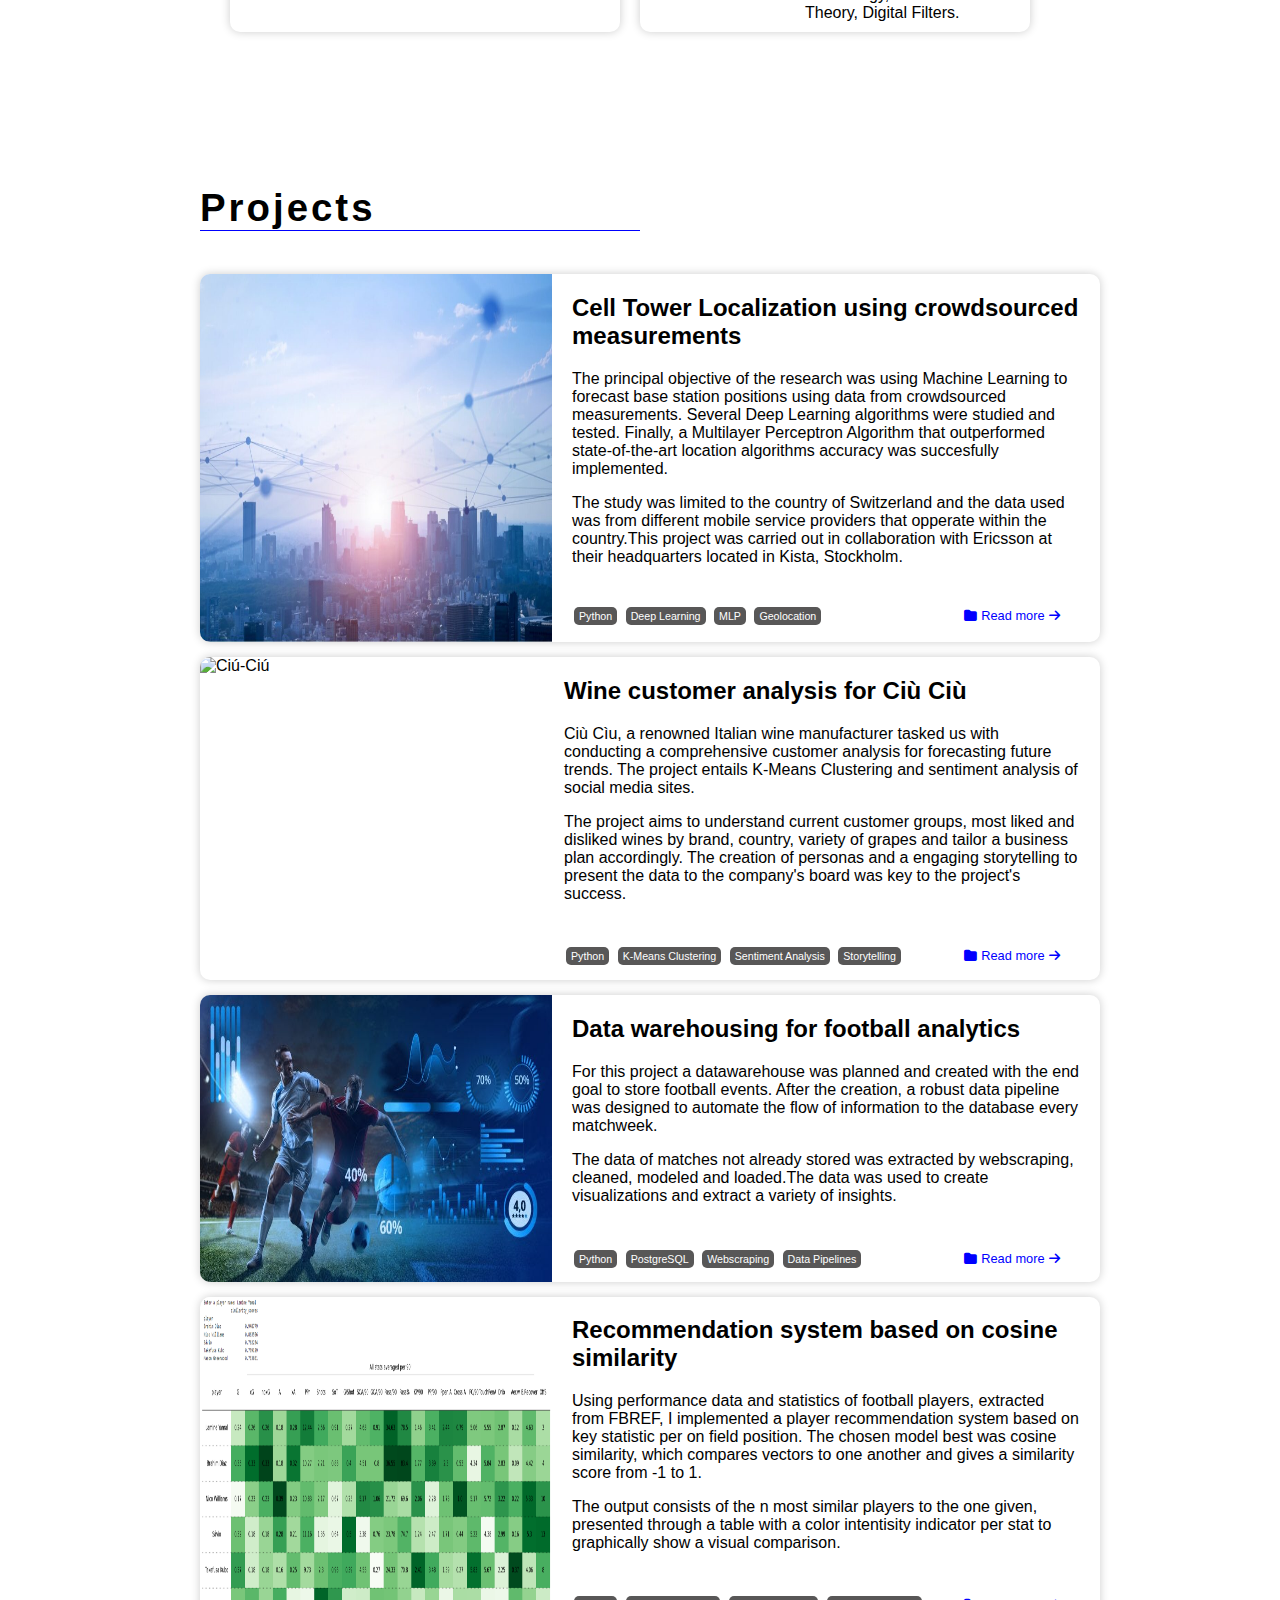
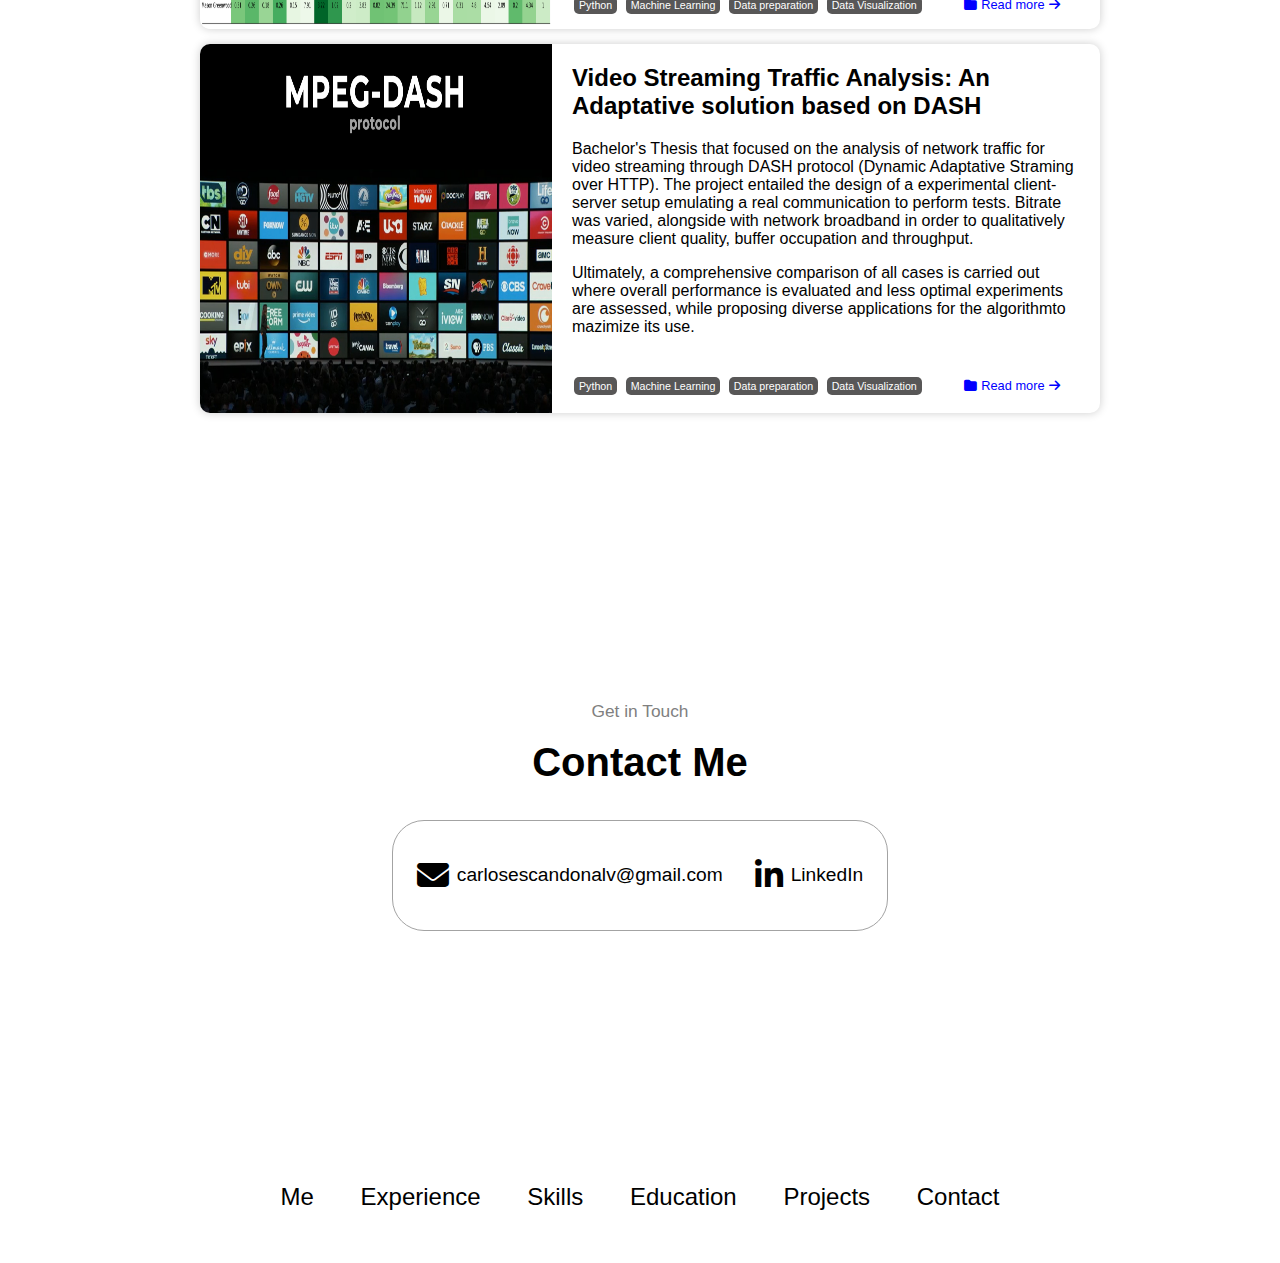
==== commit 1cd2ce51: "24/03/2024" ====
--- a/index.html
+++ b/index.html
@@ -2,7 +2,7 @@
 <html lang="en">
 <head>
     <meta charset="UTF-8">
-    <meta name="viewport" content="width=device-width, initial-scale=1.0">
+    <meta name="viewport" content="width=device-width, initial-scale=1">
     <title>Personal Portfolio</title>
     <link rel="stylesheet" href="style.css">
     <link rel="stylesheet" href="mediaqueries.css">
@@ -21,6 +21,7 @@
           <li><a href="#skills">Skills</a></li>
           <li><a href="#education">Education</a></li>
           <li><a href="#projects">Projects</a></li>
+          <li><a href="#contact">Contact</a></li>
         </ul>
       </nav>
  <!-- Foto nombre y descripción -->
@@ -431,6 +432,7 @@
               <li><a href="#skills">Skills</a></li>
               <li><a href="#education">Education</a></li>
               <li><a href="#projects">Projects</a></li>
+              <li><a href="#contact">Contact</a></li>
             </ul>
           </div>
         </nav>   
--- a/style.css
+++ b/style.css
@@ -9,9 +9,12 @@
   font-family: 'Helvetica';
   margin-right:200px;
   margin-left:200px;
-}
-
-
+  
+}
+
+main{
+  width: 100%;
+}
 
 nav {
   background-color: white;
@@ -52,13 +55,13 @@
 
 header {
   background-color: white;
-  padding-bottom: 5vi;
+  padding-bottom: 2vi;
 }
 
 .container {
   width: 100%;
   margin: 0 ;
-  padding-bottom: 100px;
+  padding-bottom: 0px;
 }
 
 .profile {
@@ -163,13 +166,15 @@
 }
 
 .next{
-  position:absolute;
-  bottom: 30px;
-  left:50%;
+  position:relative;
+  bottom: 10vi;
+  justify-content:  center;
 
 }
 .text-next{
-  text-align: center !important;
+  text-align: center ;
+  padding-left: 50%;
+  padding-top:40%;
 }
 
 .next a {
@@ -635,9 +640,17 @@
 
 .contact_info_container a{
   text-decoration: none;
-  color:black
-}
-
+  color:black;
+}
+
+.contact_info_container:hover a{
+  text-decoration: none;
+  color:blue;
+}
+.contact_info_container:hover i {
+  text-decoration: none;
+  color:blue;
+}
 .contact_info_container i{
   cursor: default;
   height:2rem;
--- a/mediaqueries.css
+++ b/mediaqueries.css
@@ -1,6 +1,204 @@
 @import url('https://fonts.googleapis.com/css2?family=Big+Shoulders+Stencil+Display&family=Molengo&family=Questrial&family=Yanone+Kaffeesatz:wght@400;600&display=swap');
 
-
+@media screen and (min-width:1600px){
+  html{
+    scroll-behavior: smooth;
+  }
+  body {
+    font-family: 'Helvetica';
+    margin-right:200px;
+    margin-left:200px;
+    
+  }
+  
+  main{
+    width: 100%;
+  }
+  
+  nav {
+    background-color: white;
+   
+  }
+  
+  nav ul {
+    list-style-type: none;
+    font-size: 1.5rem;
+    gap: 2.4rem;
+    margin: 0;
+    padding: 0;
+    text-align:center;
+  }
+  
+  
+  nav ul li {
+    display: inline;
+  }
+  
+  nav ul li a {
+    color:black;
+    display: inline-block;
+    padding: 0px 20px;
+    text-decoration: none;
+    transition: all 0.2s ease-out;
+    scroll-behavior:smooth;
+  }
+   
+  
+  nav ul li a:hover {
+    color: blue;
+    font-weight: bold;
+    text-decoration: underline;
+    text-underline-offset: 1rem;
+    text-decoration-color: (181,181,181);
+  }
+  
+  header {
+    background-color: white;
+    padding-bottom: 2vi;
+  }
+  
+  .container {
+    width: 100%;
+
+    margin: 0 ;
+    padding-bottom: 0px;
+  }
+  
+  .profile {
+    width: 100%;
+    align-items: center;
+  }
+  
+  .profile_container{
+    width:50%;
+    display:flex;
+    float: left;
+    flex-direction: column;
+    align-items: center;
+    margin-top: 4%;
+  }
+  .socials {
+    margin-left: 2vi;
+    position:relative;
+    display:flex;
+    float:top;
+    justify-content: center;
+    align-items: center;
+    gap: 1rem;
+    padding-bottom: 1%;
+    width:100%;
+  }
+  
+  
+  .fa {
+    border-radius: 50%;
+    text-decoration: none;
+    font-weight: 400;
+    font-size: 40px;
+    padding:7px;
+    color:black
+  }
+  .fa.fa-linkedin{
+    color: black;
+  }
+  .fa.fa-github{
+    color: black;
+  }
+  .fa.fa-envelope{
+    color: black;
+  }
+  .fa.fa-square-twitter{
+    color: black;
+  }
+  
+  .fa:hover{
+    color: blue;
+  }
+  
+  
+  .socials a {
+    margin-right: 2px; 
+  }
+  
+  .pic_container {
+    float:left;
+    margin-left: 120px; /* Adjust margin for image positioning */
+    margin-right: 100px;
+    position:relative;
+  
+  }
+  
+  .pic_container img {
+    height: 450px;
+    width:auto;
+    object-fit: cover; 
+    border-radius: 5px;
+  }
+  
+  .description {
+    width: 50%;
+    float: left;
+    top:  8vi;
+    margin-top: 5%;
+  }
+  
+  .description h1 {
+    width:100%;
+    text-align: left;
+    margin-bottom: 10px;
+    font-size: 30pt;
+    font-weight: bold;
+  }
+  
+  .description h2{
+    font-size: 16pt;
+    width:100%;
+    padding-bottom: 1vi;
+    font-weight: bold;
+    color: #666;
+    text-align: left;
+  }
+  .description p {
+    width:100%;
+    text-align: justify;
+    color: #666;
+  }
+  
+  .next{
+    position:relative;
+    bottom: 10vi;
+    justify-content:  center;
+  
+  }
+  .text-next{
+    text-align: center ;
+    padding-left: 50%;
+    padding-top:40%;
+  }
+  
+  .next a {
+    cursor:pointer; 
+    scroll-behavior: smooth;
+    transition: color 4s ease-in-out;
+    color: #38B;
+  }
+  
+  
+  
+  .fa-circle-down{
+    display: block;
+    margin-top: 18%;
+    border-radius: 50%;
+    color:black;
+   
+  }
+  .fa-circle-down:hover{
+    color:blue;
+   
+  }
+  
+
+}
 @media screen and (max-width:1350px){
 html{
   scroll-behavior: smooth;
@@ -52,13 +250,12 @@
 
 header {
   background-color: white;
-  padding-bottom: 5vi;
+  padding-bottom: 2vi;
 }
 
 .container {
   width: 100%;
   margin: 0 ;
-  padding-bottom: 100px;
 }
 
 .profile {
@@ -161,18 +358,16 @@
 }
 .description p {
   width:100%;
-  
   color: #666;
 }
 
 .next{
   position:relative;
-  bottom: 30px;
-  left:50%;
-
+  bottom: 10vi;
 }
 .text-next{
-  text-align: center !important;
+  text-align: center;
+  padding-left: 50%;
 }
 
 .next a {
@@ -253,8 +448,8 @@
 }
 
 .position {
-  width:calc(100%/2.2);
-  height:70%;
+  width:calc(100%/2.1);
+  height:60%;
   flex: 0 0 auto;
   margin-right: 20px;
   background-color:white; /* Shaded background color */
@@ -271,8 +466,8 @@
 }
 
 .position img {
-  width: 150px; 
-  height:150px;
+  width: 100px; 
+  height:100px;
   top: 5%;
   display:flex;
   align-items: center;
@@ -539,7 +734,7 @@
 }
 
 .proj_details p:last-child{
-  margin-bottom:4vi;
+  margin-bottom:6vi;
 }
 .project img{
   width:40%;
@@ -552,6 +747,7 @@
   position: absolute;
   bottom: 5%;
   display:flex;
+  margin-top: 2vi;
   justify-content: space-between;
 }
 
@@ -560,9 +756,7 @@
 }
 
 .read_div{
- 
  align-items: right;
- margin-right: 20px;
  cursor: pointer;
 }
 
@@ -570,7 +764,7 @@
 .read_div span, i{
  color: blue;
  align-items: right;
- font-size: 10pt;
+ font-size: 1vi;
 }
 
 .tech{
@@ -578,11 +772,11 @@
   color:white;
   background-color: rgb(88, 87, 87);
   border-radius: 5px;
-  margin: 5px;
+  margin: 2px;
   padding:5px;
   padding-top:3px;
   padding-bottom:3px;
-  font-size: 10pt;
+  font-size: 8pt;
   margin-bottom: auto;
 }
 
@@ -647,6 +841,16 @@
   color:black;
 }
 
+.contact_info_container:hover a{
+  text-decoration: none;
+  color:blue;
+}
+
+.contact_info_container:hover i {
+  text-decoration: none;
+  color:blue;
+}
+
 footer {
   padding-bottom: 5%;
 }
@@ -654,16 +858,18 @@
 }
 
 
+
 /*Media query 2*/
 
 @media screen and (max-width:1080px){
+
 html{
   scroll-behavior: smooth;
 }
 body {
   font-family: 'Helvetica';
   margin-right:200px;
-  margin-left:100px;
+  margin-left:200px;
 }
 
 
@@ -675,7 +881,7 @@
 
 nav ul {
   list-style-type: none;
-  font-size: 1.5rem;
+  font-size: 1rem;
   gap: 2.4rem;
   margin: 0;
   padding: 0;
@@ -713,7 +919,6 @@
 .container {
   width: 100%;
   margin: 0 ;
-  padding-bottom: 100px;
 }
 
 .profile {
@@ -731,7 +936,9 @@
   align-items: center;
   margin-top: 4%;
 }
+
 .socials {
+  margin-left: 2vi;
   position:relative;
   display:flex;
   float:top;
@@ -799,6 +1006,7 @@
 
 .description h1 {
   width:100%;
+  padding-left: 10%;
   text-align: center;
   margin-bottom: 10px;
   font-size: 30pt;
@@ -808,6 +1016,7 @@
 
 .description h2{
   font-size: 16pt;
+  padding-left: 10%;
   width:100%;
   padding-bottom: 1vi;
   font-weight: bold;
@@ -817,16 +1026,16 @@
 .description p {
   width:100%;
   color: #666;
+  padding-left: 10%;
 }
 
 .next{
   position:relative;
-  bottom: 30px;
-  left:50%;
-
+  bottom: 10vi;
 }
 .text-next{
   text-align: center !important;
+  padding-left: 50%;
 }
 
 .next a {
@@ -1302,8 +1511,1358 @@
   color:black;
 }
 
+.contact_info_container:hover a{
+  text-decoration: none;
+  color:blue;
+}
+.contact_info_container:hover i {
+  text-decoration: none;
+  color:blue;
+}
+
 footer {
   padding-bottom: 5%;
 }
 
+}
+
+
+/*Media query 3*/
+
+@media screen and (max-width:800px){
+
+  html{
+    scroll-behavior: smooth;
+  }
+
+  body {
+    font-family: 'Helvetica';
+    margin:0;
+    margin-left: 10%;
+  }
+
+  main{
+    width:100%;
+  }
+  
+  
+  
+  nav {
+    background-color: white;
+   
+  }
+  
+  nav ul {
+    list-style-type: none;
+    font-size: 1rem;
+    gap: 2.4rem;
+    margin: 0;
+    padding: 0;
+    text-align:center;
+  }
+  
+  
+  nav ul li {
+    display: inline;
+  }
+  
+  nav ul li a {
+    color:black;
+    display: inline-block;
+    padding: 0px 20px;
+    text-decoration: none;
+    transition: all 0.2s ease-out;
+    scroll-behavior:smooth;
+  }
+   
+  
+  nav ul li a:hover {
+    color: blue;
+    font-weight: bold;
+    text-decoration: underline;
+    text-underline-offset: 1rem;
+    text-decoration-color: (181,181,181);
+  }
+  
+  header {
+    background-color: white;
+    padding-bottom: 5vi;
+  }
+  
+  .container {
+    width: 100%;
+    margin: 0 ;
+  }
+  
+  .profile {
+    width: 100%;
+    display: flex;
+    align-items: center;
+    flex-direction: column;
+  }
+  
+  .profile_container{
+    width:100%;
+    display:flex;
+    float: left;
+    flex-direction: column;
+    align-items: center;
+    margin-top: 4%;
+  }
+  .socials {
+    position:relative;
+    display:flex;
+    float:top;
+    justify-content: center;
+    gap: 1rem;
+    padding-bottom: 1%;
+    margin-right: 1%;
+  }
+  
+  
+  .fa {
+    border-radius: 50%;
+    text-decoration: none;
+    font-weight: 400;
+    font-size: 40px;
+    padding:7px;
+    color:black
+  }
+  .fa.fa-linkedin{
+    color: black;
+  }
+  .fa.fa-github{
+    color: black;
+  }
+  .fa.fa-envelope{
+    color: black;
+  }
+  .fa.fa-square-twitter{
+    color: black;
+  }
+  
+  .fa:hover{
+    color: blue;
+  }
+  
+  
+  .socials a {
+    margin-right: 2px; 
+  }
+  
+  .pic_container {
+    float:left;
+    margin-left: 120px; /* Adjust margin for image positioning */
+    margin-right: 100px;
+    position:relative;
+  
+  }
+  
+  .pic_container img {
+    height: 450px;
+    width:auto;
+    object-fit: cover; 
+    border-radius: 5px;
+  }
+  
+  .description {
+    justify-content: center;
+    flex-direction: column;
+    align-items: center;
+    margin-top: 5%;
+    width: 100%;
+    display: flex;
+   
+  }
+  
+  .description h1 {
+    width:100%;
+    text-align: center;
+    margin-bottom: 10px;
+    font-size: 30pt;
+    font-weight: bold;
+    align-items: center;
+  }
+  
+  .description h2{
+    font-size: 16pt;
+    width:100%;
+    padding-bottom: 1vi;
+    font-weight: bold;
+    color: #666;
+    text-align: center;
+  }
+  .description p {
+    width:100%;
+    color: #666;
+  }
+  
+  .next{
+    position:relative;
+    bottom:10vi;
+  }
+
+  .text-next{
+    text-align: center !important;
+    padding-left: 50%;
+  }
+  
+  .next a {
+    cursor:pointer; 
+    scroll-behavior: smooth;
+    transition: color 4s ease-in-out;
+    color: #38B;
+  }
+  
+  
+  
+  .fa-circle-down{
+    display: block;
+    margin-top: 18%;
+    border-radius: 50%;
+    color:black;
+   
+  }
+  .fa-circle-down:hover{
+    color:blue;
+   
+  }
+  
+  
+  /* Experience Section */
+  .experience div{
+    position:relative;
+    display:flex;
+  }
+  
+  .experience h1 {
+    font-size: 2.4rem;
+    font-weight: bold;
+    letter-spacing: 3px;
+    position: relative;
+    margin-bottom: 0;
+  }
+  
+  .title_lines{
+    position:relative
+  }
+  
+  .title_lines:before, .title_lines:after {
+    position: absolute;
+    top: 100%;
+    overflow: hidden;
+    width: 60%;
+    height: 0.1vi;
+    content: '\a0';
+    background-color: blue;
+    margin-left: 10%;
+    margin-bottom: 2vi;
+  }
+  .title_lines:before {
+    margin-left: 0;
+    text-align: right;
+  }
+  
+  
+  .position_container div{
+    position: relative;
+    display:flex;
+    overflow-x: hidden;
+    overflow-y: auto;
+    align-items: center;
+    flex-direction: column;
+  }
+  
+  .prof_positions {
+    padding-top: 3vi;
+    padding-left: 30px;
+    padding-right:20px;
+    display: flex;
+    position: relative;
+    justify-content: left;
+    scroll-snap-type: x mandatory;
+    scroll-behavior: smooth;
+    padding-bottom: 5vi;
+  }
+  
+  .position {
+    width:80%;
+    height:25%;
+    flex: 0 0 auto;
+    margin-bottom: 20px;
+    background-color:white; /* Shaded background color */
+    border-radius: 10px; /* Rounded borders */
+    padding: 20px; /* Adds some spacing inside the rectangle */
+    padding-right: 5px;
+    box-shadow: 0px 0px 10px rgba(0, 0, 0, 0.2); /* Adds a shadow effect */
+    
+  }
+  
+  .position li{
+    margin-bottom: 8px;
+  
+  }
+  
+  .position img {
+    width: 150px; 
+    height:150px;
+    top: 5%;
+    display:flex;
+    align-items: center;
+    border-radius: 50%; 
+  }
+  
+  .position:hover {
+    background-color:#9DC9FB;
+    z-index: 2;
+  }
+  
+  
+  
+  .project-details {
+    display: flex;
+    flex-direction: column; /* Allows the details to take up remaining space */
+    height:90%;
+    width:100%;
+  }
+  
+  .project-details h2 {
+    margin-top: 1rem; /* Removes default margin */
+  }
+  
+  .project-details h3 {
+    margin-top: -5px; 
+    margin-bottom: -5px;
+    color:blue;
+  }
+  
+  .project-details p{
+    text-align: justify;
+    margin: 0;
+  }
+  
+  
+  .position_container i{
+    top: 50%;
+    height: 64px;
+    width: 64px;
+    color: #343F4F;
+    cursor: pointer;
+    font-size: 1.15rem;
+    position: absolute;
+    text-align: center;
+    line-height: 44px;
+    
+    border-radius: 50%;
+    transform: translateY(-50%);
+    transition: transform 0.1s linear;
+  }
+  
+  .position_container i:hover{
+    color:black;
+    font-weight: bold;
+  }
+  .position_container i:active{
+    transform: translateY(-50%) scale(1);
+  }
+  .position_container i:first-child{
+    left: -40px;
+   
+  }
+  .position_container i:last-child{
+    right: -50px;
+  }
+  
+  /*Skills Section */
+  .skills div{
+    margin-top: 1vi;
+  }
+  
+  .skills h1 {
+    font-size: 2.4rem;
+    font-weight: bold;
+    letter-spacing: 3px;
+    position: relative;
+    
+  }
+  
+  .skills-container {
+    padding-top: 4%;
+    display: flex;
+    flex-wrap: wrap;
+    justify-content: space-evenly;
+    padding-bottom: 7%;
+  
+  }
+  
+  .skill {
+    display: flex;
+    margin-right: 40px; /* Adjust as needed */
+    margin-bottom: 10px; /* Adjust as needed */
+    align-items: center;
+    padding: 5px;
+  }
+  
+  .skill:hover{
+    box-shadow: 0px 0px 10px 10px #9DC9FB;
+    border-radius: 10px;
+  }
+  .skill img {
+    width: 40px; /* Adjust image size as needed */
+    height: 40px; /* Adjust image size as needed */
+    margin-right: 10px; /* Adjust as needed */
+  }
+  
+  .skill-name {
+    font-size: 16pt; /* Adjust font size as needed */
+    font-weight: bold;
+  }
+  
+  
+  /*Education Section*/
+  .education{
+    position:relative;
+    margin-top: 2vi;
+    padding-bottom: 10vi;
+  }
+  
+  .education h1 {
+    font-size: 2.4rem;
+    font-weight: bold;
+    letter-spacing: 3px;
+    margin-bottom: 3vi;
+    position: relative;
+  }
+  
+  .education_container {
+    display: flex;
+    flex-direction: column;
+    padding-top: 1%;
+    padding-bottom: 1%;
+  }
+  
+  .degree {
+    width: 90%;
+    margin-bottom: 20px;
+    background-color:white;
+    align-items: center; 
+    border-radius: 10px; 
+    padding: 20px; 
+    box-shadow: 0px 0px 10px rgba(0, 0, 0, 0.2);  
+    display:flex;
+    flex-direction: column;
+  }
+  
+  .degree:hover{
+    background-color: #E5F0EE
+  }
+  
+  .degree img {
+    display: block;
+    width:130px;
+    height: auto;
+    top: 5%;
+    margin:auto;
+  }
+  
+  .education_details{
+    margin-top: auto;
+    overflow-wrap: break-word;
+  }
+  
+  .education_details h2{
+    font-size: 15pt;
+   
+  }
+  
+  .education_details h3{
+    font-size: 13pt;
+  }
+  
+  .education_details p{
+    text-align: justify;
+    margin:0;
+  }
+  
+  .abroad_container {
+    display:flex;
+    flex-direction: column;
+  }
+  
+  .abroad_exp{
+    width:90%;
+    background-color:white;
+    align-items: center; 
+    border-radius: 10px; 
+    padding: 20px; 
+    box-shadow: 0px 0px 10px rgba(0, 0, 0, 0.2);  
+    display:flex;
+    flex-direction: column;
+    margin-bottom: 20px;
+  }
+  
+  .abroad_exp:hover{
+    background-color: #E5F0EE
+  }
+  
+  .abroad_exp img {
+    display: flex;
+    align-items: center;
+    width:130px;
+    height: auto;
+    top: 2%;
+    margin-right: 20px;
+    margin-left: 5px;
+  }
+  
+  
+  
+  .abroad_details p{
+    text-align: justify;
+    margin: 0;
+  }
+  
+  
+  
+  
+  
+  /*Projects Section*/
+  
+  .project_container{
+    margin-top: 5%;
+    width:100%;
+    display:flex;
+    flex-direction: column;
+    padding-bottom: 4%;
+  }
+  
+  .Projects h1 {
+    font-size: 2.4rem;
+    font-weight: bold;
+    letter-spacing: 3px;
+    margin-bottom: 2vi;
+    position: relative;
+  }
+  
+  .project{
+    width:100%;
+    border-radius: 10px; 
+    box-shadow: 0px 0px 10px rgba(0, 0, 0, 0.2);  
+    display:flex;
+    flex-direction: column;
+    margin-bottom: 25px;
+  
+    padding-right: 0px;
+  }
+  
+  .project:hover{
+    background-color: #E5F0EE;
+  }
+  
+  .project:hover .proj_title h2{
+    text-decoration: underline;
+    font-weight: bold;
+  }
+  .proj_details{
+    width: 100%;
+    height:100%;
+    padding-left: 5px;
+    position:relative;
+    display:flex;
+    flex-direction: column;
+    
+  }
+  
+  .proj_details p:last-child{
+    margin-bottom:4vi;
+  }
+  .project img{
+    width:100%;
+    border-radius: 10px;
+  }
+  
+  .bottom_div{
+    width:100%;
+    position: relative;
+    bottom: 5%;
+    padding-bottom: 15px;
+    display:flex;
+    justify-content: space-between;
+  }
+  
+  .read_div .tech_div{
+    padding-top:1%;
+  }
+  
+  .read_div{
+   align-items: right;
+   cursor: pointer;
+   padding-right:5px;
+    
+  }
+  
+  
+  .read_div span, i{
+   color: blue;
+   align-items: right;
+   font-size: 10pt;
+  }
+  
+  .tech{
+    justify-content: center;
+    color:white;
+    background-color: rgb(88, 87, 87);
+    border-radius: 5px;
+    margin: 4px;
+    padding-top:3px;
+    padding-bottom:3px;
+    font-size: 8pt;
+    margin-bottom: auto;
+  }
+  
+  .read_div:hover .fa-arrow-right {
+    transform: translateX(5px);
+  }
+  
+  
+  /*Contact section*/
+  
+  .Contact{
+    display:flex;
+    height:80vh;
+    align-items: center;
+    justify-content: center;
+    flex-direction: column;
+  }
+  
+  .section_text_p1{
+    font-size: 13pt;
+    color:grey;
+  }
+  
+  .contact_title{
+    margin-top:0.1rem;
+    font-size: 30pt;
+    font-weight: bold;
+  }
+  
+  .contact-info-upper-container{
+    display: flex;
+    justify-content: center;
+    flex-direction: column;
+    border-radius:2rem;
+    border: rgb(53,53,53) 0.1rem solid;
+    border-color: rgb(163,163,163);
+    background: (250,250,250);
+    margin: 2rem auto;
+    margin-top: 0.5rem;
+    padding: 0.5rem;
+  }
+  
+  .contact_info_container{
+    display: flex;
+    align-items: center;
+    justify-content: center;
+    gap:0.2rem;
+    margin: 0.5rem;
+  }
+  
+  .contact_info_container p{
+    font-size: 10pt;
+  }
+  
+  .contact_info_container a{
+    text-decoration: none;
+    color:black
+  }
+  
+  .contact_info_container i{
+    cursor: default;
+    height:2rem;
+    color:black;
+  }
+
+  .contact_info_container:hover a{
+    text-decoration: none;
+    color:blue;
+  }
+  .contact_info_container:hover i {
+    text-decoration: none;
+    color:blue;
+  }
+  footer {
+    padding-bottom: 5%;
+  }
+  
+  }
+
+  /*Media query 4*/
+
+@media screen and (max-width:430px){
+
+  *{
+    margin:0;
+    padding:0;
+    box-sizing: border-box;
+  }
+  html{
+    scroll-behavior: smooth;
+    width:100%;
+  }
+  body {
+    font-family: 'Helvetica';
+    top:70px;
+  }
+  
+  
+  
+  nav {
+    background-color: white;
+   
+  }
+  
+  nav ul {
+    list-style-type: none;
+    font-size: 1rem;
+    gap: 2.4rem;
+    margin: 0;
+    padding: 0;
+    text-align:center;
+  }
+  
+  
+  nav ul li {
+    display: inline;
+  }
+  
+  nav ul li a {
+    color:black;
+    display: inline-block;
+    padding: 0px 20px;
+    text-decoration: none;
+    transition: all 0.2s ease-out;
+    scroll-behavior:smooth;
+  }
+   
+  
+  nav ul li a:hover {
+    color: blue;
+    font-weight: bold;
+    text-decoration: underline;
+    text-underline-offset: 1rem;
+    text-decoration-color: (181,181,181);
+  }
+  
+  header {
+    background-color: white;
+    padding-bottom: 5vi;
+  }
+  
+  .container {
+    width: 100%;
+    margin: 0 ;
+  }
+  
+  .profile {
+    width: 100%;
+    display: flex;
+    align-items: center;
+    flex-direction: column;
+  }
+  
+  .profile_container{
+    width:100%;
+    display:flex;
+    float: left;
+    flex-direction: column;
+    align-items: center;
+    margin-top: 4%;
+  }
+  .socials {
+    position:relative;
+    display:flex;
+    float:top;
+    justify-content: center;
+    gap: 1rem;
+    padding-bottom: 1%;
+    margin-left: 7%;
+  }
+  
+  
+  .fa {
+    border-radius: 50%;
+    text-decoration: none;
+    font-weight: 400;
+    font-size: 40px;
+    
+    color:black
+  }
+  .fa.fa-linkedin{
+    color: black;
+  }
+  .fa.fa-github{
+    color: black;
+  }
+  .fa.fa-envelope{
+    color: black;
+  }
+  .fa.fa-square-twitter{
+    color: black;
+  }
+  
+  .fa:hover{
+    color: blue;
+  }
+  
+  
+  .socials a {
+    margin-right: 4px; 
+  }
+  
+  .pic_container {
+    float:left;
+    position:relative;
+  }
+  
+  .pic_container img {
+    height: 350px;
+    width:auto;
+    object-fit: cover; 
+    border-radius: 5px;
+  }
+  
+  .description {
+    justify-content: center;
+    flex-direction: column;
+    align-items: center;
+    width: 100%;
+    display: flex;
+   
+  }
+  
+  .description h1 {
+    width:100%;
+    text-align: center;
+    margin-bottom: 10px;
+    font-size: 30pt;
+    font-weight: bold;
+    align-items: center;
+  }
+  
+  .description h2{
+    font-size: 16pt;
+    width:100%;
+    padding-bottom: 4vi;
+    font-weight: bold;
+    color: #666;
+    text-align: center;
+
+  }
+  .description p {
+    width:100%;
+    padding-top:2vi;
+    color: #666;
+  }
+  
+  .next{
+    position:relative;
+    bottom: 10vi;
+  
+  }
+  .text-next{
+    text-align: center !important;
+    padding-left: 50%;
+  }
+  
+  .next a {
+    cursor:pointer; 
+    scroll-behavior: smooth;
+    transition: color 4s ease-in-out;
+    color: #38B;
+  }
+  
+  
+  
+  .fa-circle-down{
+    display: block;
+    margin-top: 18%;
+    border-radius: 50%;
+    color:black;
+   
+  }
+  .fa-circle-down:hover{
+    color:blue;
+   
+  }
+  
+  
+  /* Experience Section */
+  .experience div{
+    position:relative;
+    display:flex;
+  }
+  
+  .experience h1 {
+    font-size: 2.4rem;
+    font-weight: bold;
+    letter-spacing: 3px;
+    position: relative;
+    margin-bottom: 0;
+  }
+  
+  .title_lines{
+    position:relative
+  }
+  
+  .title_lines:before, .title_lines:after {
+    position: absolute;
+    top: 100%;
+    overflow: hidden;
+    width: 60%;
+    height: 0.2vi;
+    content: '\a0';
+    background-color: blue;
+    margin-left: 10%;
+    margin-bottom: 3vi;
+  }
+  .title_lines:before {
+    margin-left: 0;
+    text-align: right;
+  }
+  
+  
+  .position_container div{
+    position: relative;
+    display:flex;
+    overflow-x: hidden;
+    overflow-y: hidden;
+    align-items: center;
+    flex-direction: column;
+  }
+  
+  .prof_positions {
+    padding-top: 3vi;
+    padding-left: 30px;
+    padding-right:20px;
+    display: flex;
+    position: relative;
+    justify-content: left;
+    scroll-snap-type: x mandatory;
+    scroll-behavior: smooth;
+    padding-bottom: 5vi;
+  }
+  
+  .position {
+    width:100%;
+    height:30%;
+    flex: 0 0 auto;
+    margin-bottom: 20px;
+    background-color:white; /* Shaded background color */
+    border-radius: 10px; /* Rounded borders */
+    padding: 20px; /* Adds some spacing inside the rectangle */
+    
+    box-shadow: 0px 0px 10px rgba(0, 0, 0, 0.2); /* Adds a shadow effect */
+    
+  }
+  
+  .position li{
+    margin-bottom: 8px;
+  }
+  
+  .position img {
+    width: 150px; 
+    height:150px;
+    top: 5%;
+    display:flex;
+    align-items: center;
+    border-radius: 50%; 
+  }
+  
+  .position:hover {
+    background-color:#9DC9FB;
+    z-index: 2;
+  }
+  
+  
+  
+  .project-details {
+    display: flex;
+    flex-direction: column; /* Allows the details to take up remaining space */
+    height:90%;
+    width:100%;
+  }
+  
+  .project-details h2 {
+    margin-top: 2vi; /* Removes default margin */
+  }
+  
+  .project-details h3 {
+    margin-top: 2vi; 
+    margin-bottom: -5px;
+    color:blue;
+  }
+  
+  .project-details ul{
+    padding-top: 4vi;
+    text-align: justify;
+    margin: 0;
+  }
+  
+  
+  .position_container i{
+    top: 50%;
+    height: 64px;
+    width: 64px;
+    color: #343F4F;
+    cursor: pointer;
+    font-size: 0rem;
+    position: absolute;
+    text-align: center;
+    line-height: 44px;
+    visibility:hidden;
+    border-radius: 50%;
+    transform: translateY(-50%);
+    transition: transform 0.1s linear;
+  }
+  
+
+  
+  
+  
+  /*Skills Section */
+  .skills div{
+    margin-top: 1vi;
+  }
+  
+  .skills h1 {
+    font-size: 2.4rem;
+    font-weight: bold;
+    letter-spacing: 3px;
+    position: relative;
+    
+  }
+  
+  .skills-container {
+    padding-top: 4%;
+    display: flex;
+    flex-wrap: wrap;
+    justify-content: space-evenly;
+    padding-bottom: 7%;
+  
+  }
+  
+  .skill {
+    display: flex;
+    margin-right: 20px; /* Adjust as needed */
+    margin-bottom: 10px; /* Adjust as needed */
+    align-items: center;
+    padding: 2px;
+  }
+  
+  .skill:hover{
+    box-shadow: 0px 0px 10px 10px #9DC9FB;
+    border-radius: 10px;
+  }
+  .skill img {
+    width: 20px; /* Adjust image size as needed */
+    height: 20px; /* Adjust image size as needed */
+    margin-right: 10px; /* Adjust as needed */
+  }
+  
+  .skill-name {
+    font-size: 12pt; /* Adjust font size as needed */
+    font-weight: bold;
+  }
+  
+  
+  /*Education Section*/
+  .education{
+    position:relative;
+    margin-top: 2vi;
+    padding-bottom: 10vi;
+  }
+  
+  .education h1 {
+    font-size: 2.4rem;
+    font-weight: bold;
+    letter-spacing: 3px;
+    margin-bottom: 3vi;
+    position: relative;
+  }
+  
+  .education_container {
+    display: flex;
+    flex-direction: column;
+    padding-top: 1%;
+    padding-bottom: 1%;
+  }
+  
+  .degree {
+    width: 90%;
+    margin-bottom: 20px;
+    background-color:white;
+    align-items: center; 
+    border-radius: 10px; 
+    padding: 20px; 
+    box-shadow: 0px 0px 10px rgba(0, 0, 0, 0.2);  
+    display:flex;
+    flex-direction: column;
+  }
+  
+  .degree:hover{
+    background-color: #E5F0EE
+  }
+  
+  .degree img {
+    display: block;
+    width:130px;
+    height: auto;
+    top: 5%;
+    margin:auto;
+  }
+  
+  .education_details{
+    margin-top: 3vi;
+    overflow-wrap: break-word;
+  }
+  
+  .education_details h2{
+    margin-top: 2vi;
+    font-size: 15pt;
+   
+  }
+  
+  .education_details h3{
+    font-size: 13pt;
+    margin-top: 2vi;
+  }
+  
+  .education_details p{
+    text-align: justify;
+    margin-top:2vi;
+  }
+  
+  .abroad_container {
+    display:flex;
+    flex-direction: column;
+  }
+  
+  .abroad_exp{
+    width:90%;
+    background-color:white;
+    align-items: center; 
+    border-radius: 10px; 
+    padding: 20px; 
+    box-shadow: 0px 0px 10px rgba(0, 0, 0, 0.2);  
+    display:flex;
+    flex-direction: column;
+    margin-bottom: 20px;
+  }
+  
+  .abroad_exp:hover{
+    background-color: #E5F0EE
+  }
+  .abroad_exp h2{
+    margin-top: 5vi;
+    font-size: 15pt;
+   
+  }
+  
+  .abroad_exp h3{
+    font-size: 13pt;
+    margin-top: 2vi;
+  }
+  .abroad_exp img {
+    display: flex;
+    align-items: center;
+    width:130px;
+    height: auto;
+    top: 2%;
+    margin-right: 20px;
+    margin-left: 5px;
+  }
+  
+  
+  
+  .abroad_details p{
+    text-align: justify;
+    margin-top:2vi;
+  }
+  
+  
+  
+  
+  
+  /*Projects Section*/
+  
+  .project_container{
+    margin-top: 5%;
+    width:100%;
+    display:flex;
+    flex-direction: column;
+    padding-bottom: 4%;
+  }
+  
+  .Projects h1 {
+    font-size: 2.4rem;
+    font-weight: bold;
+    letter-spacing: 3px;
+    margin-bottom: 2vi;
+    position: relative;
+  }
+  
+  .project{
+    width:100%;
+    border-radius: 10px; 
+    box-shadow: 0px 0px 10px rgba(0, 0, 0, 0.2);  
+    display:flex;
+    flex-direction: column;
+    margin-bottom: 25px;
+    padding-right: 0px;
+  }
+  
+  .project:hover{
+    background-color: #E5F0EE;
+  }
+  
+  .project .proj_title{
+    margin-top: 3vi;
+  }
+  .project:hover .proj_title h2{
+    text-decoration: underline;
+    font-weight: bold;
+  }
+  .proj_details{
+    width: 100%;
+    width:100%;
+    padding-left: 5px;
+    padding-right: 5px;
+    position:relative;
+    display:flex;
+    flex-direction: column;
+    
+  }
+  .proj_details p{
+    margin-top: 2vi;
+  }
+  .proj_details p:last-child{
+    margin-bottom:4vi;
+  }
+  .project img{
+    width:106%;
+    border-radius: 10px;
+    position: relative;
+  }
+  
+  .bottom_div{
+    margin-top: 3vi;
+    width:100%;
+    position: relative;
+    bottom: 3vi;
+    display:flex;
+    justify-content: space-between;
+  }
+  
+  .read_div .tech_div{
+    padding-top:1%;
+  }
+  
+  .read_div{
+   align-items: right;
+   cursor: pointer; 
+  }
+  
+  
+  .read_div span, i{
+   color: blue;
+   align-items: right;
+   font-size: 10pt;
+  }
+  
+  .tech{
+    justify-content: center;
+    color:white;
+    background-color: rgb(88, 87, 87);
+    border-radius: 5px;
+    margin: 5px;
+    padding-top:3px;
+    padding-bottom:3px;
+    font-size: 8pt;
+    margin-bottom: auto;
+  }
+  
+  .read_div:hover .fa-arrow-right {
+    transform: translateX(5px);
+  }
+  
+  
+  /*Contact section*/
+  
+  .Contact{
+    display:flex;
+    height:80vh;
+    align-items: center;
+    justify-content: center;
+    flex-direction: column;
+  }
+  
+  .section_text_p1{
+    font-size: 13pt;
+    color:grey;
+  }
+  
+  .contact_title{
+    margin-top:0.1rem;
+    font-size: 30pt;
+    font-weight: bold;
+  }
+  
+  .contact-info-upper-container{
+    display: flex;
+    justify-content: center;
+    flex-direction: column;
+    border-radius:2rem;
+    border: rgb(53,53,53) 0.1rem solid;
+    border-color: rgb(163,163,163);
+    background: (250,250,250);
+    margin: 2rem auto;
+    margin-top: 0.5rem;
+    padding: 0.5rem;
+  }
+  
+  .contact_info_container{
+    display: flex;
+    align-items: center;
+    justify-content: center;
+    gap:0.2rem;
+    margin: 0.5rem;
+  }
+  
+  .contact_info_container p{
+    font-size: 10pt;
+  }
+  
+  .contact_info_container a{
+    text-decoration: none;
+    color:black
+  }
+  
+  .contact_info_container i{
+    cursor: default;
+    height:2rem;
+    color:black;
+  }
+
+  .contact_info_container:hover a{
+    text-decoration: none;
+    color:blue;
+  }
+  .contact_info_container:hover i {
+    text-decoration: none;
+    color:blue;
+  }
+  footer {
+    padding-bottom: 5%;
+  }
+  
 }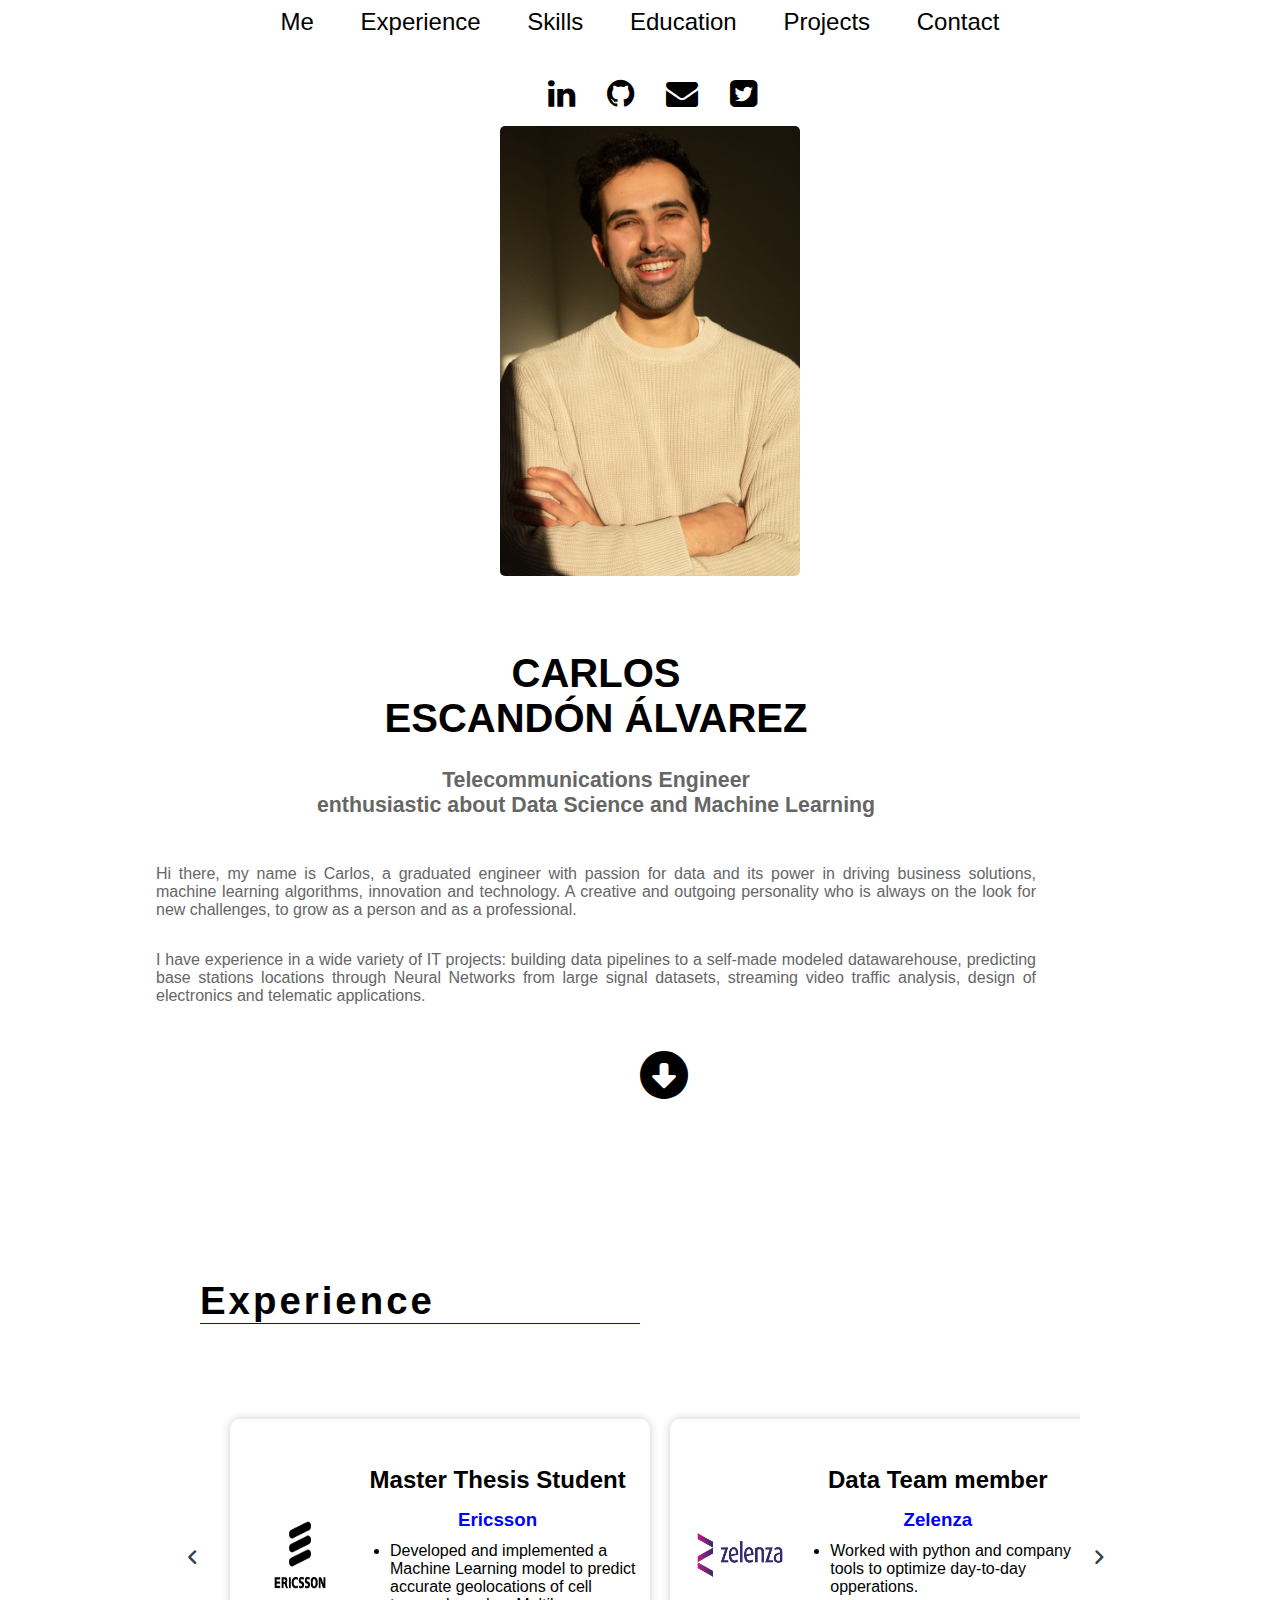
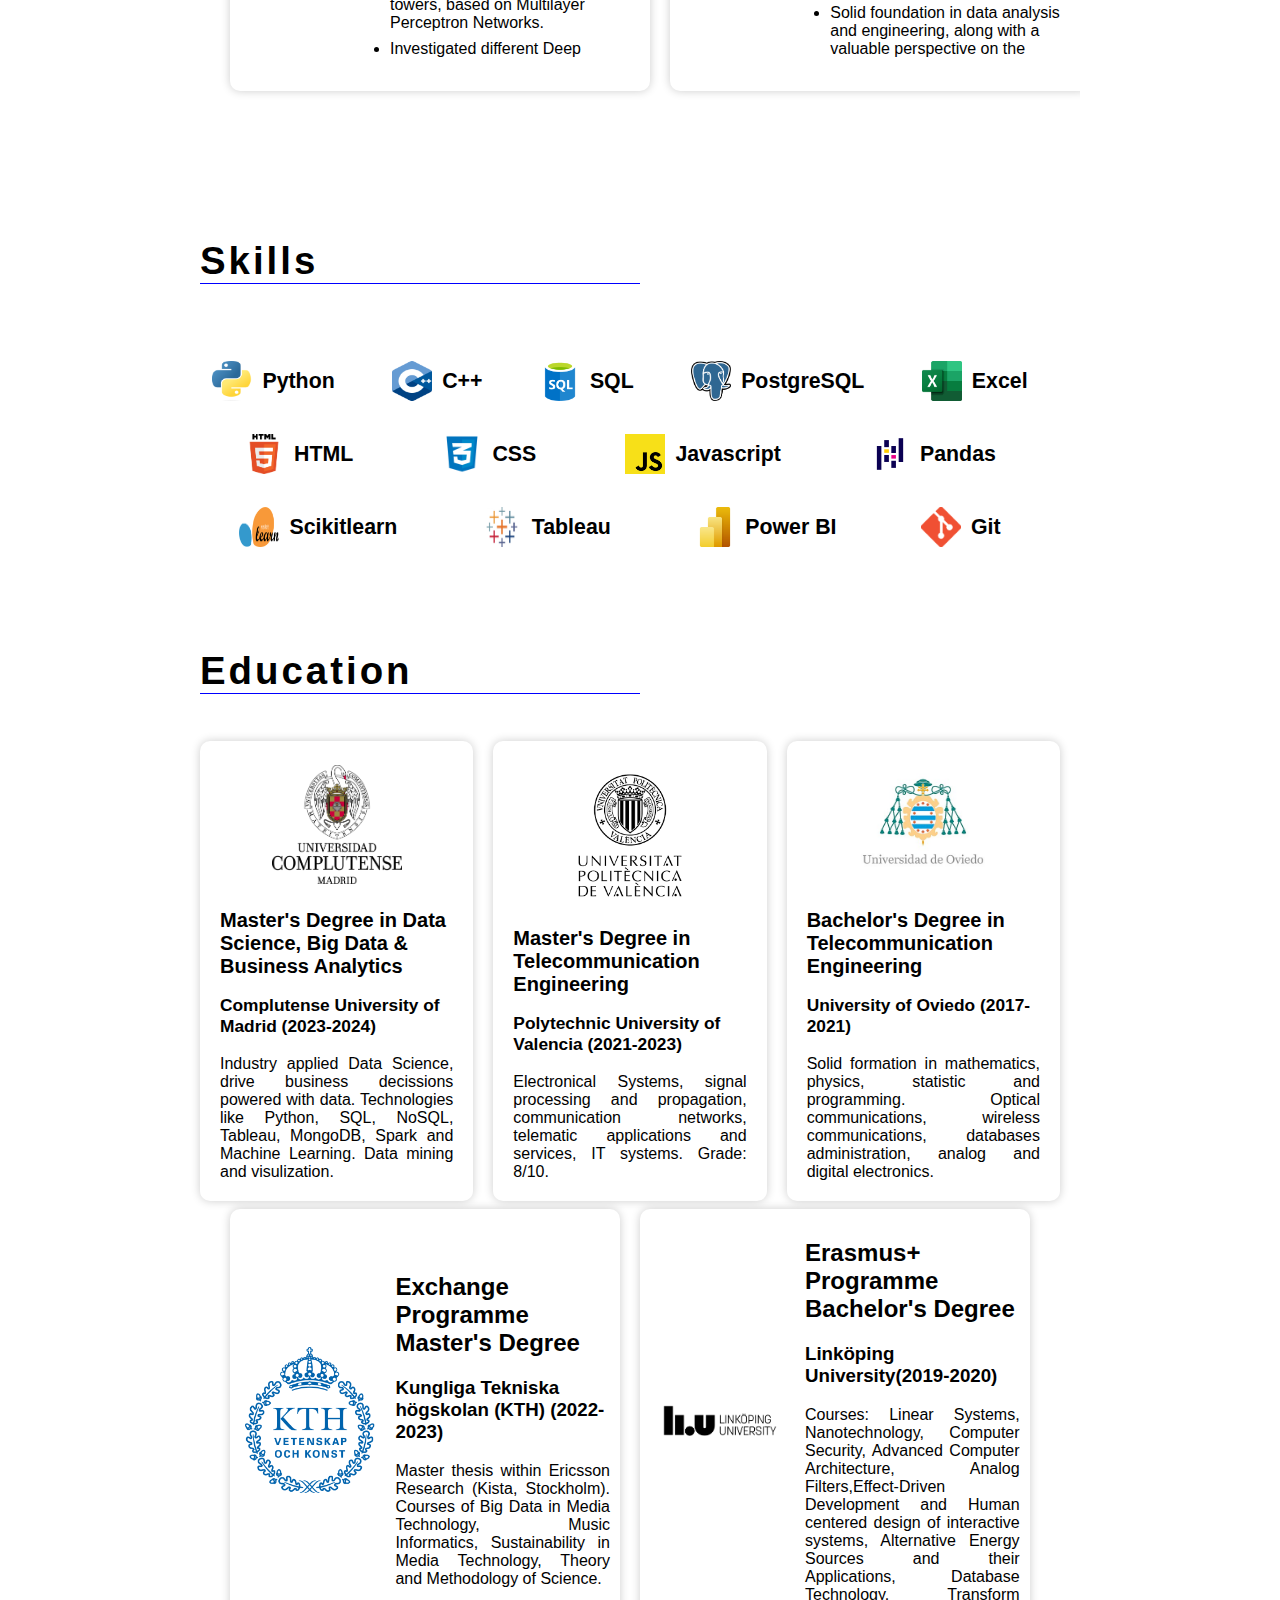
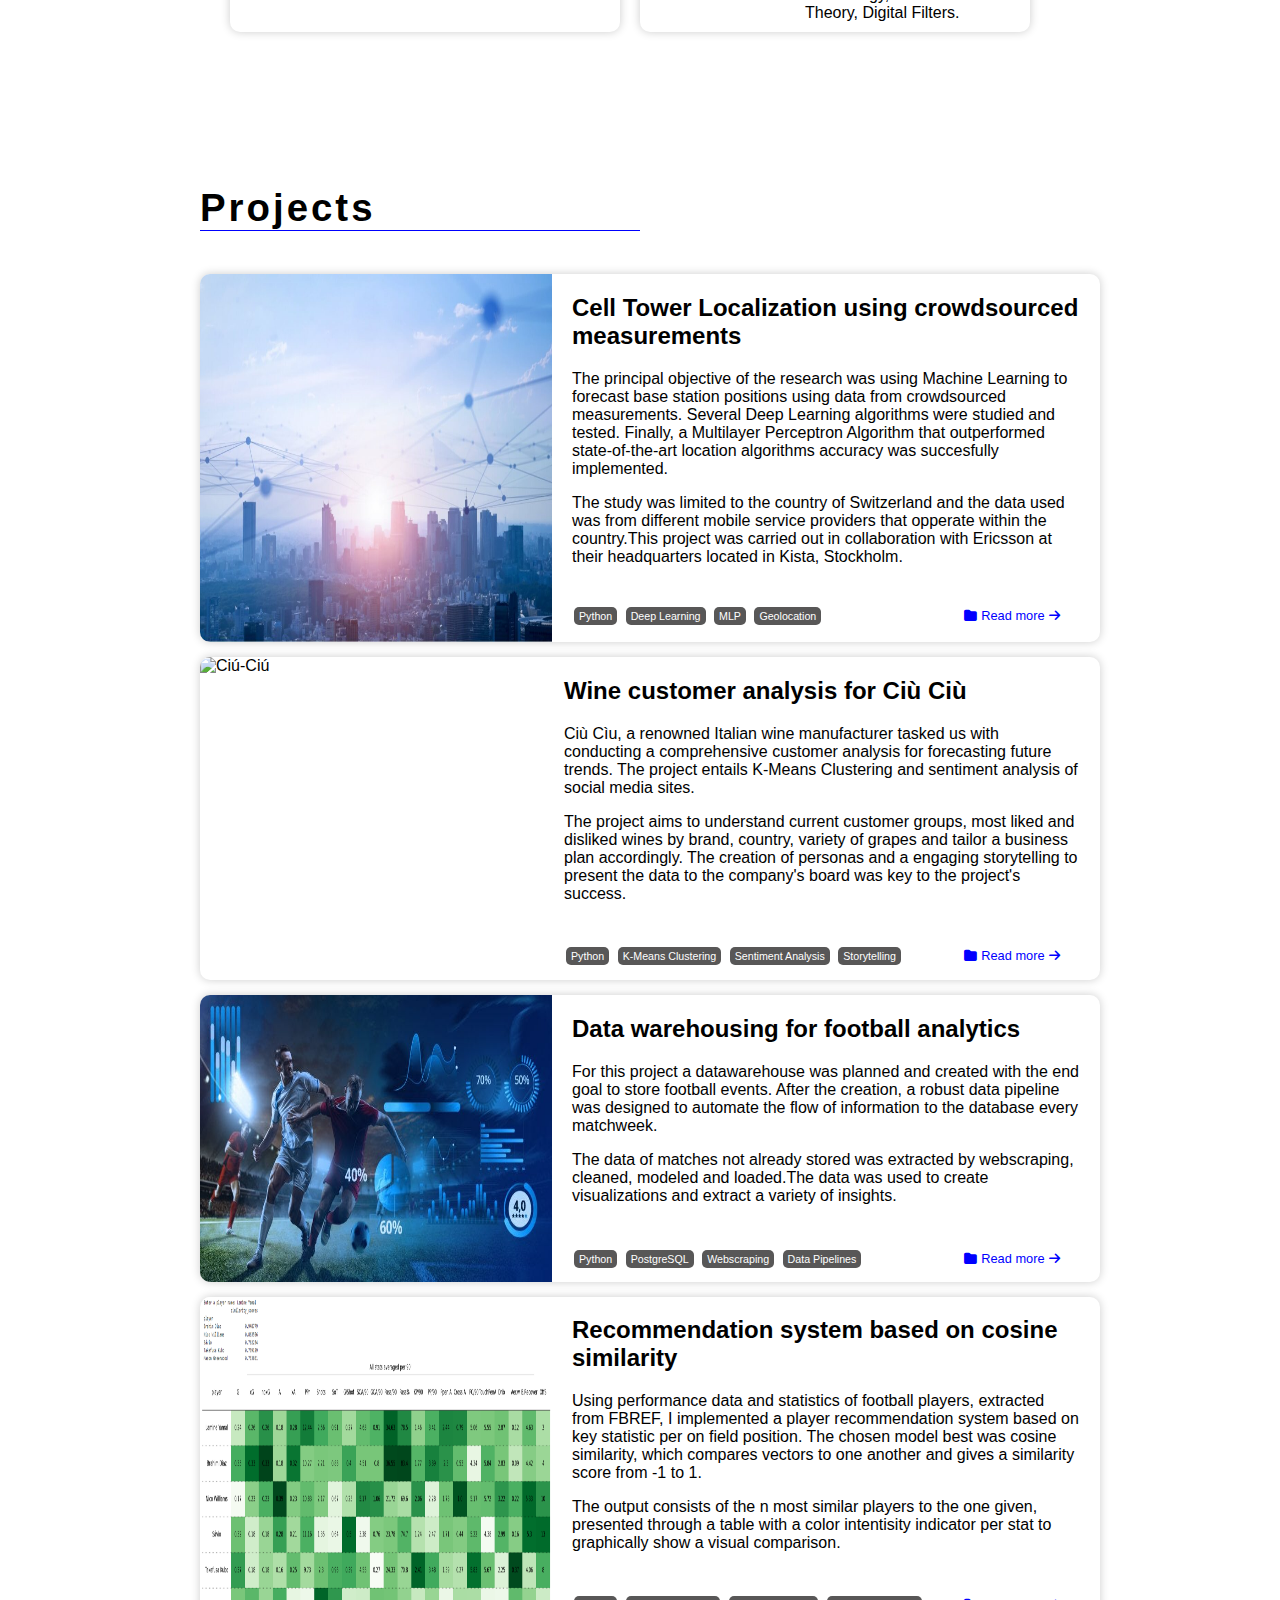
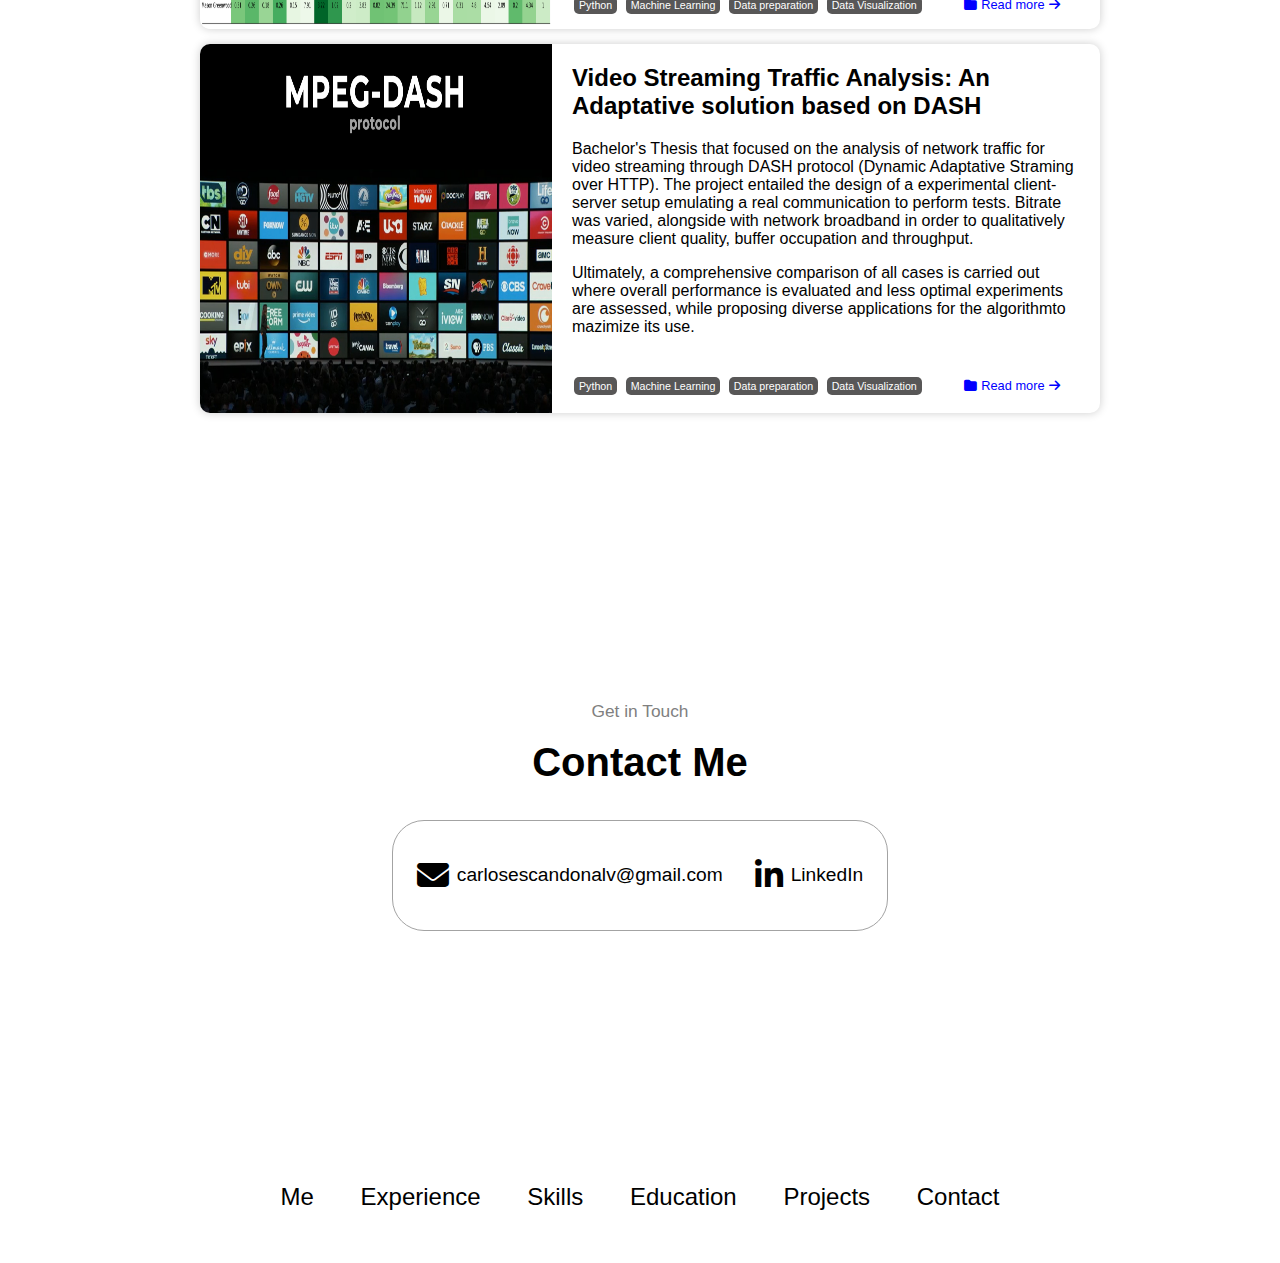
==== commit 00f6dce0: "25/03/2024" ====
--- a/index.html
+++ b/index.html
@@ -269,9 +269,9 @@
                     <span class="tech">Geolocation</span>
                   </div>
                   <div class ="read_div">
-                    <i class="fa-sharp fa-solid fa-folder"></i>
+                    <a href="proyectos_pages/CellTower.html"><i class="fa-sharp fa-solid fa-folder"></i>
                     <span class="read">Read more</span>
-                    <i class="fa-solid fa-arrow-right"></i>
+                    <i class="fa-solid fa-arrow-right"></i></a>
                   </div>
                 </div>
               </div>
--- a/style.css
+++ b/style.css
@@ -84,7 +84,7 @@
   justify-content: center;
   gap: 1rem;
   padding-bottom: 1%;
-  margin-right: 1%;
+  margin-left: 0;
 }
 
 
@@ -575,6 +575,9 @@
  font-size: 10pt;
 }
 
+.read_div a{
+  text-decoration: none;
+}
 .tech{
   justify-content: center;
   color:white;
--- a/mediaqueries.css
+++ b/mediaqueries.css
@@ -280,7 +280,7 @@
   justify-content: center;
   gap: 1rem;
   padding-bottom: 1%;
-  margin-right: 1%;
+  margin-left: 3%;
 }
 
 
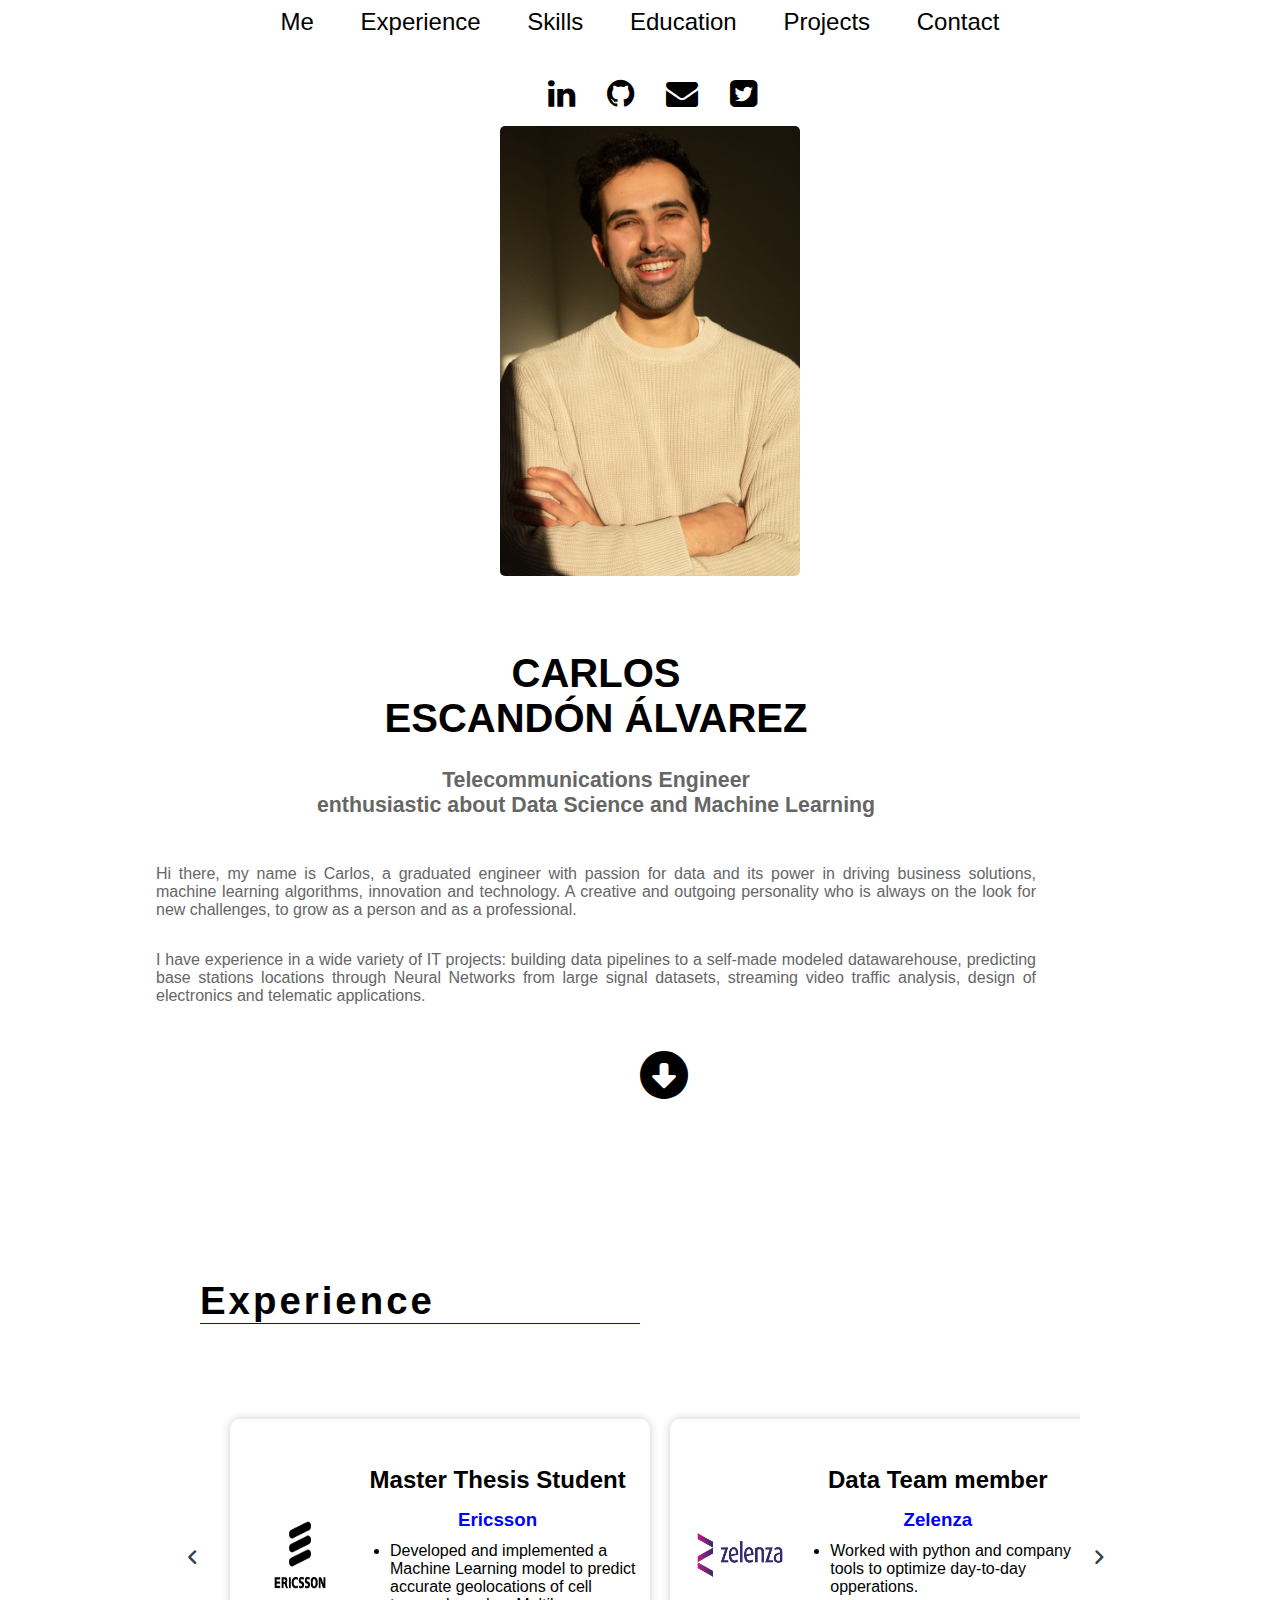
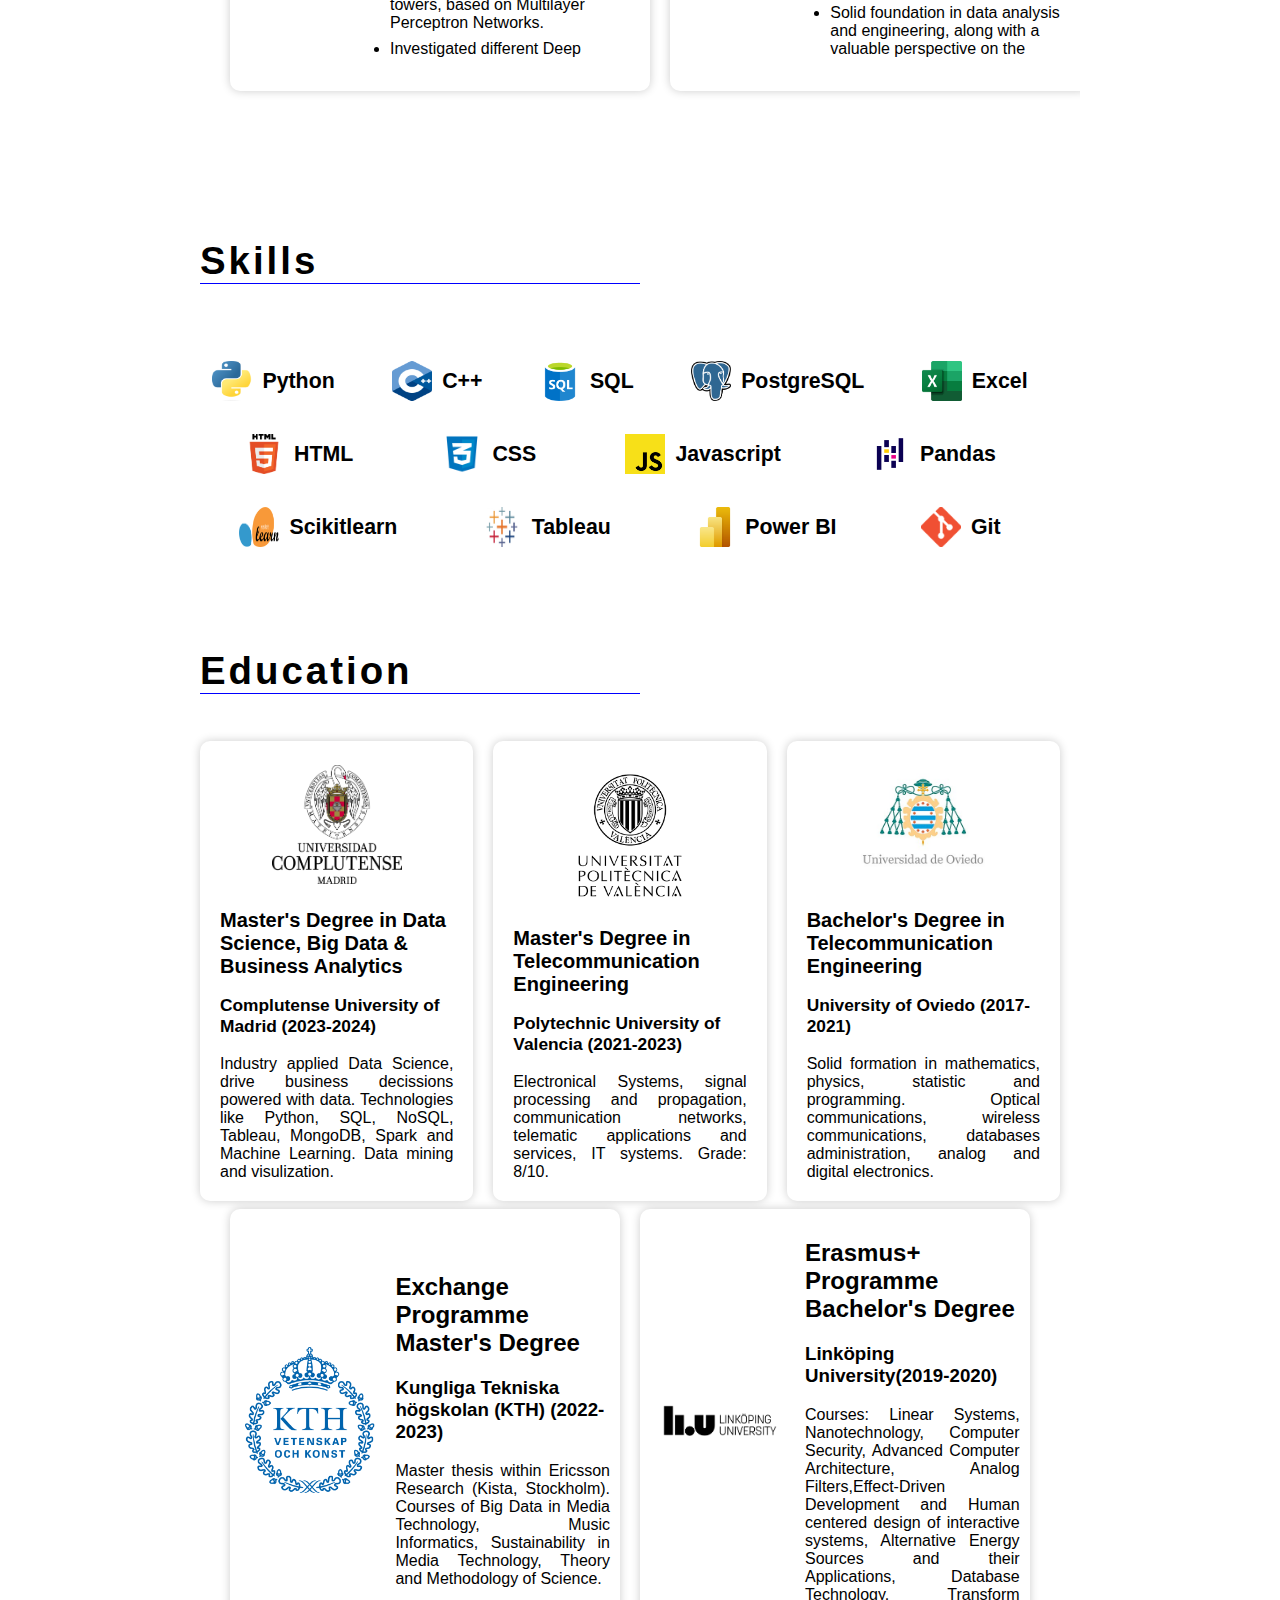
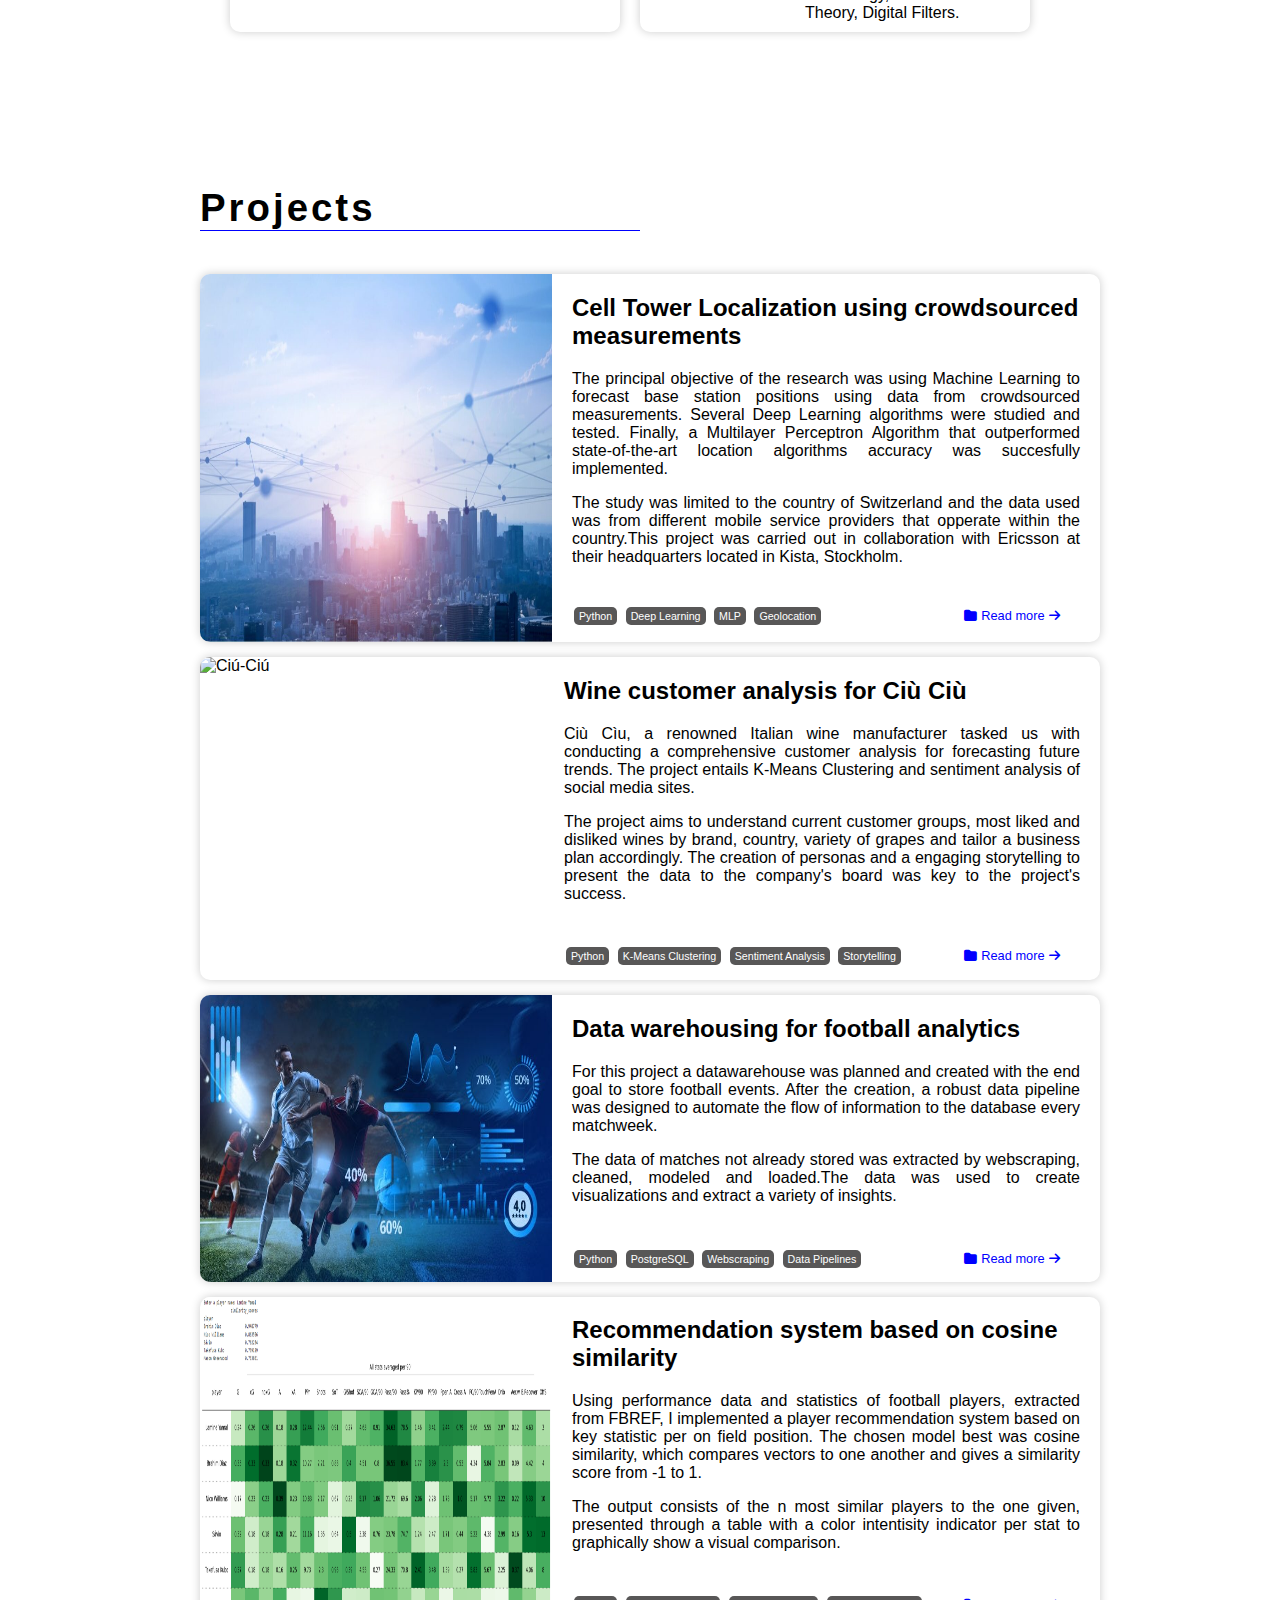
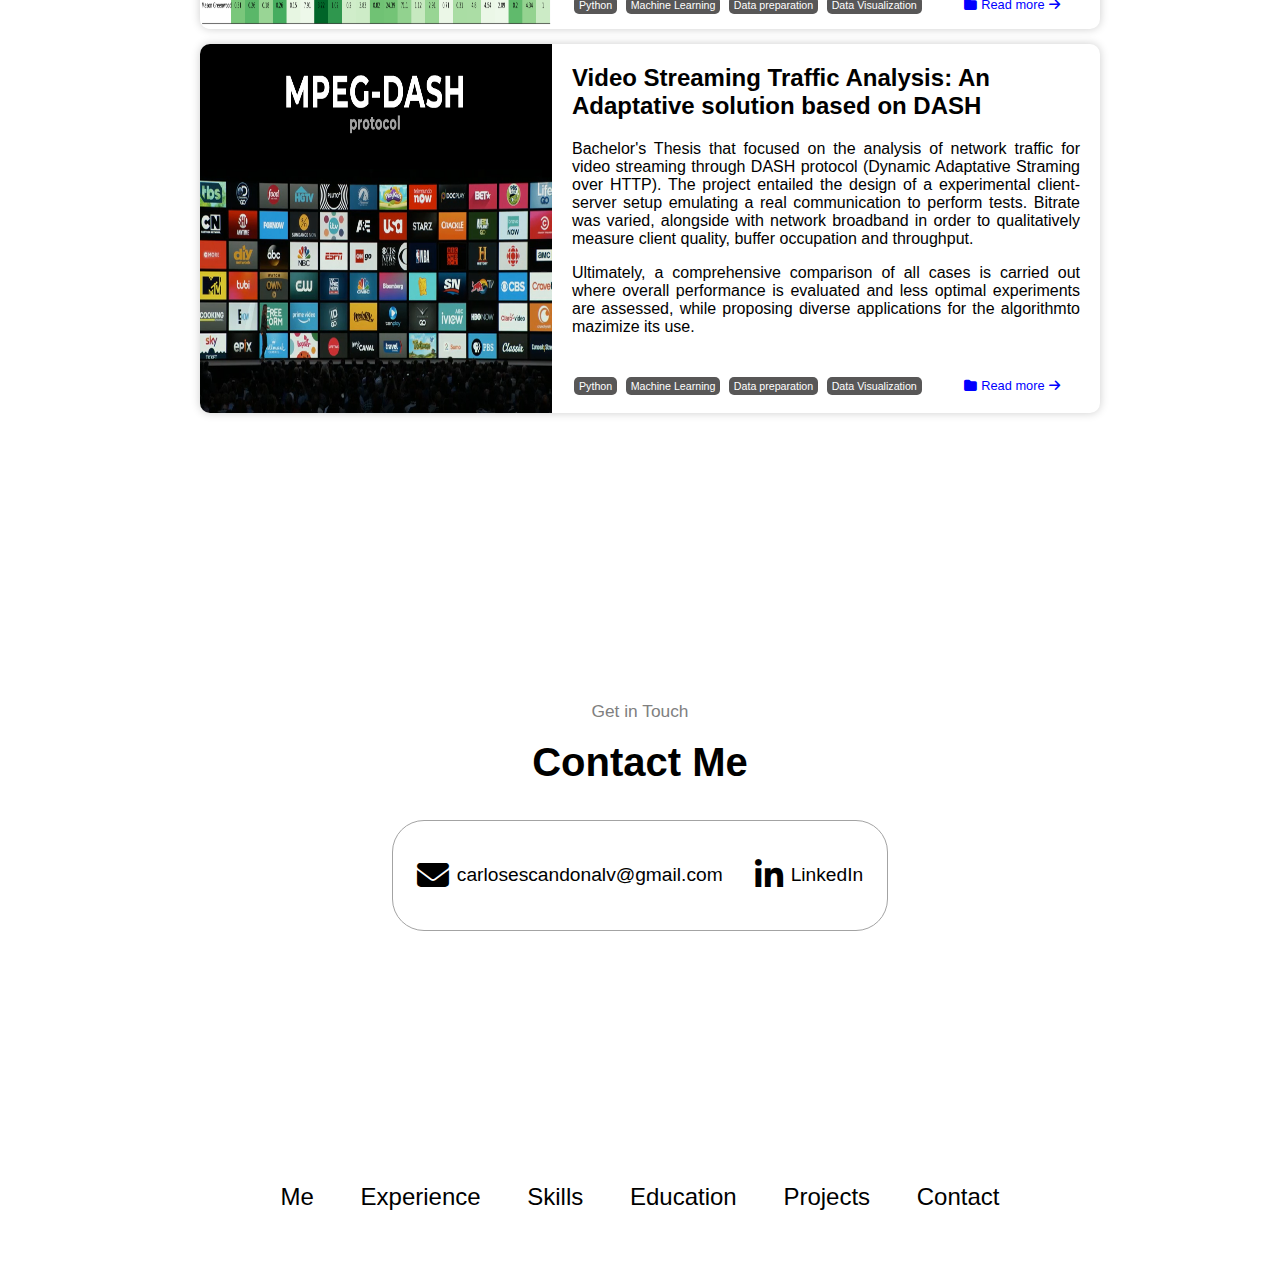
==== commit 64f19b5d: "27/03/2024" ====
--- a/index.html
+++ b/index.html
@@ -300,9 +300,9 @@
                     <span class="tech">Storytelling</span>
                   </div>
                   <div class ="read_div">
-                    <i class="fa-sharp fa-solid fa-folder"></i>
-                    <span class="read">Read more</span>
-                    <i class="fa-solid fa-arrow-right"></i>
+                    <a href="proyectos_pages/WineProject.html"><i class="fa-sharp fa-solid fa-folder"></i>
+                      <span class="read">Read more</span>
+                      <i class="fa-solid fa-arrow-right"></i></a>
                   </div>
                 </div>
               </div>
--- a/style.css
+++ b/style.css
@@ -540,6 +540,9 @@
   flex-direction: column;
 }
 
+.proj_details p{
+  text-align: justify;
+}
 .proj_details p:last-child{
   margin-bottom:4vi;
 }
--- a/mediaqueries.css
+++ b/mediaqueries.css
@@ -194,7 +194,6 @@
   }
   .fa-circle-down:hover{
     color:blue;
-   
   }
   
 
